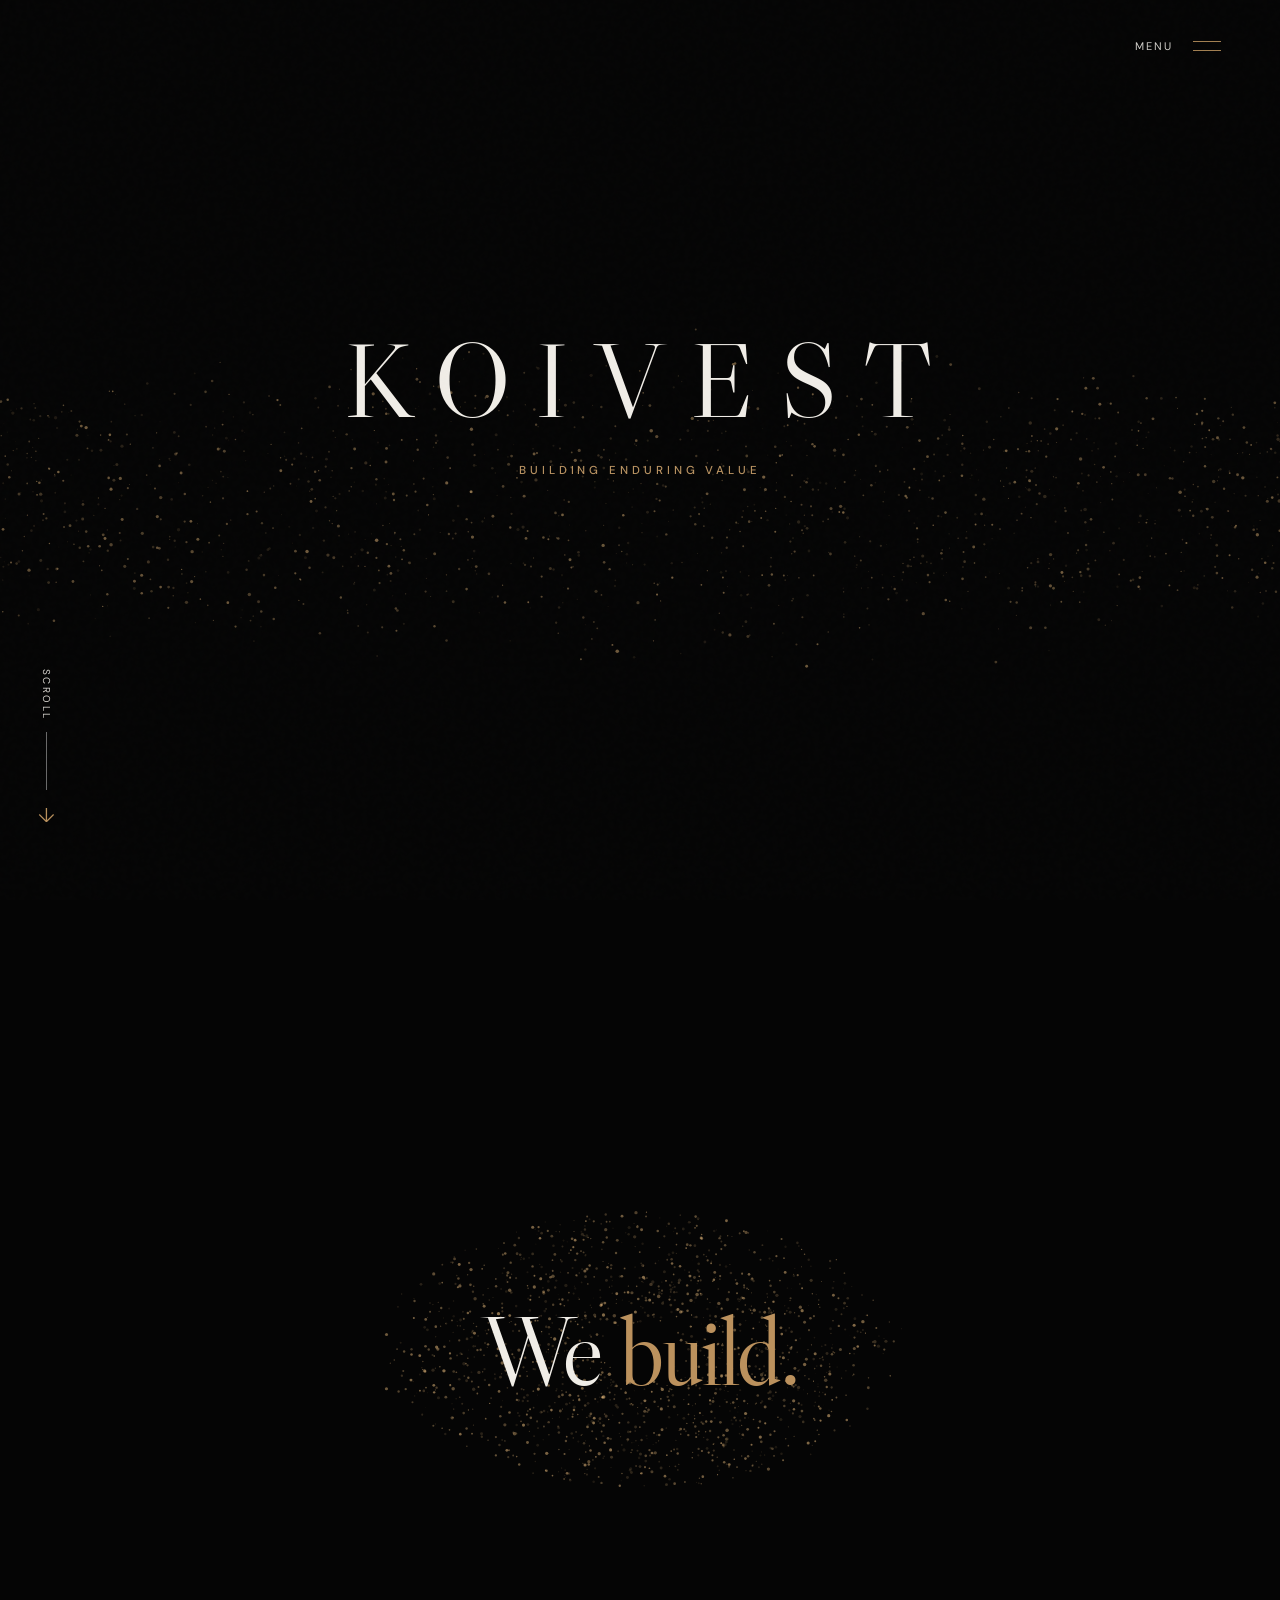
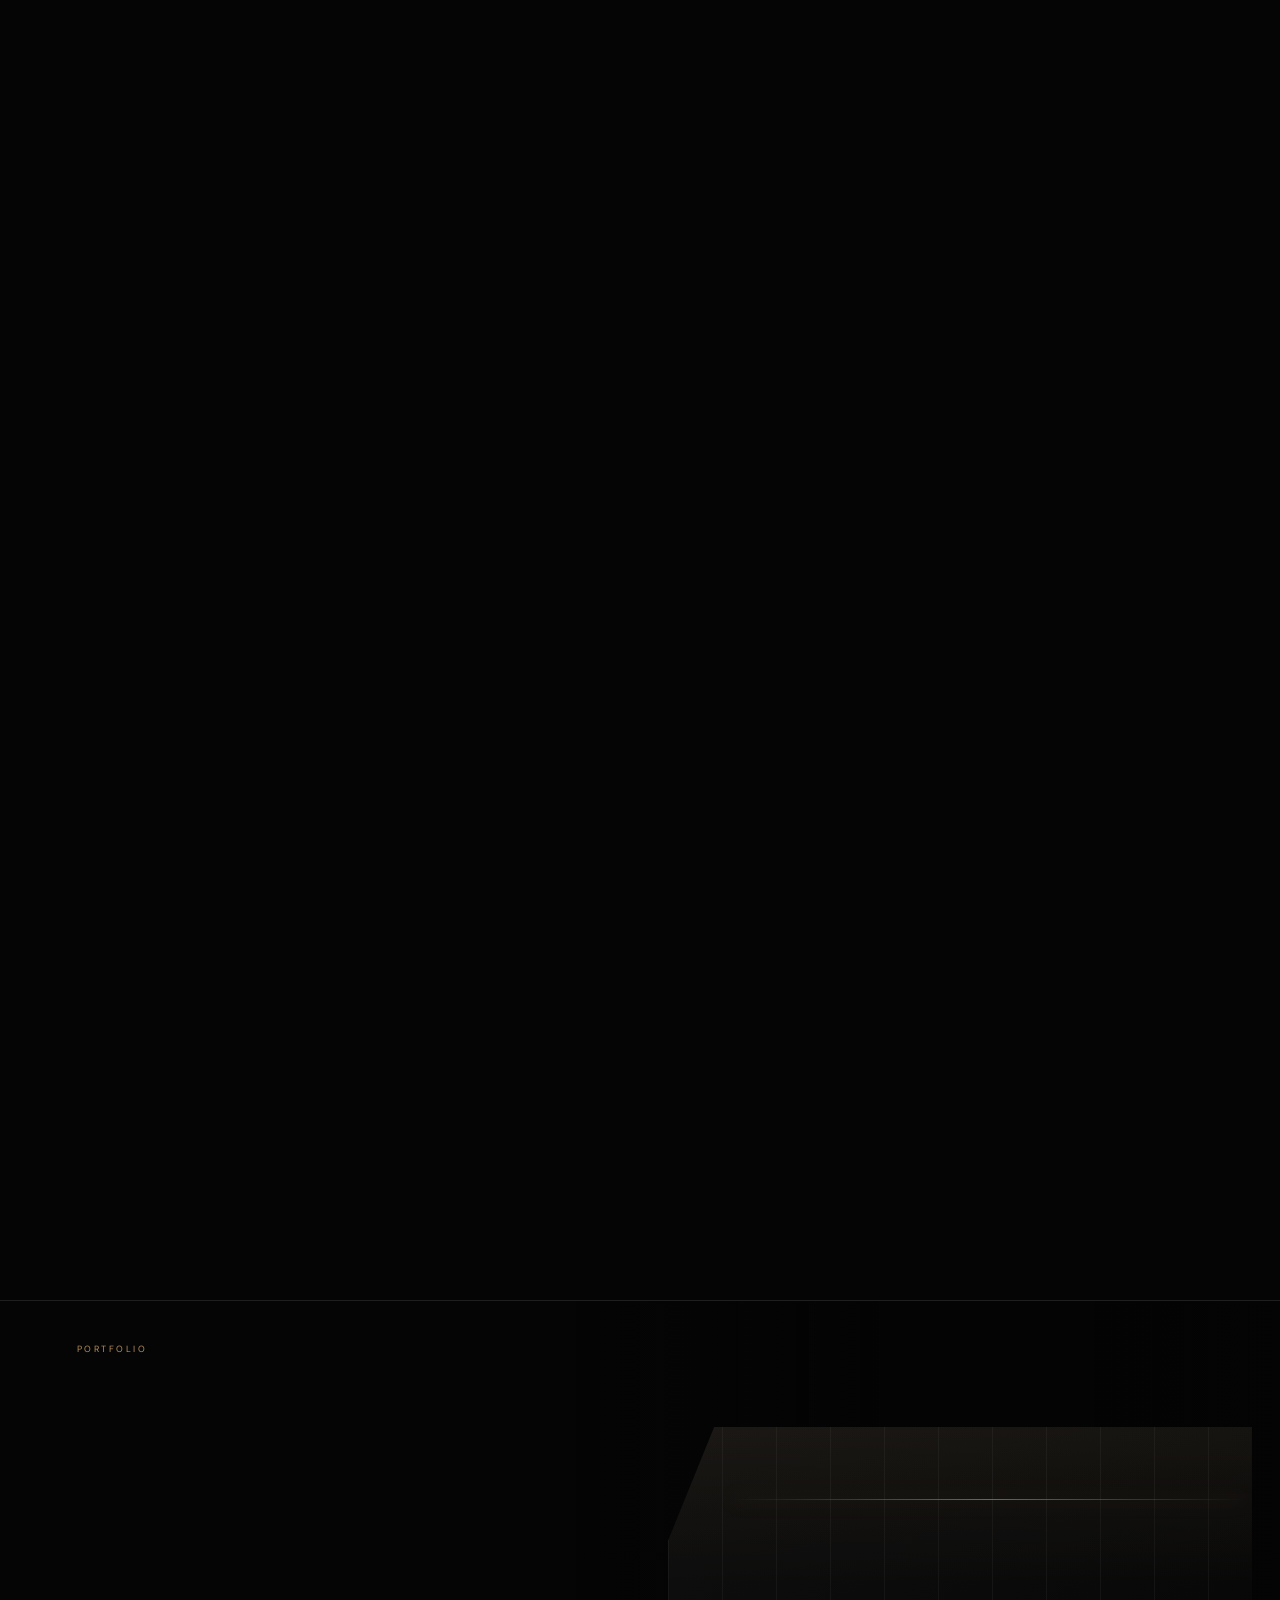
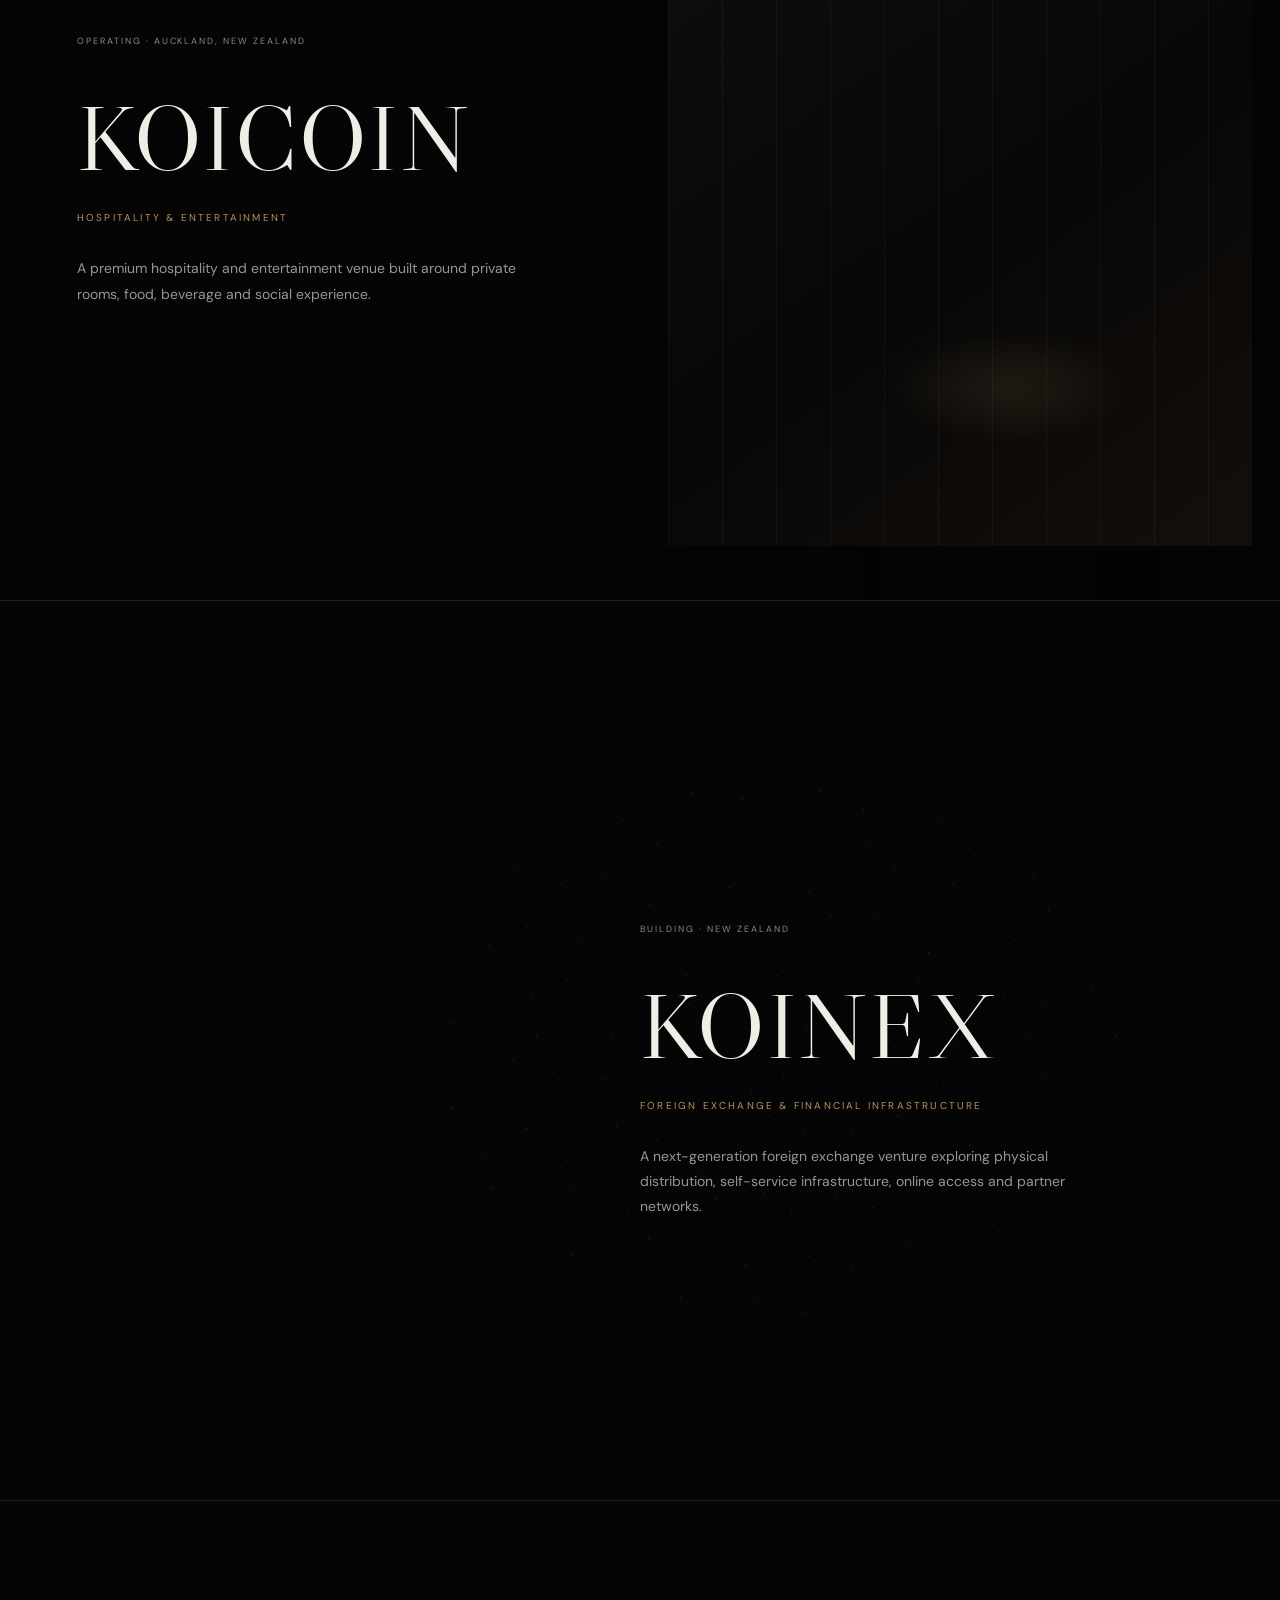
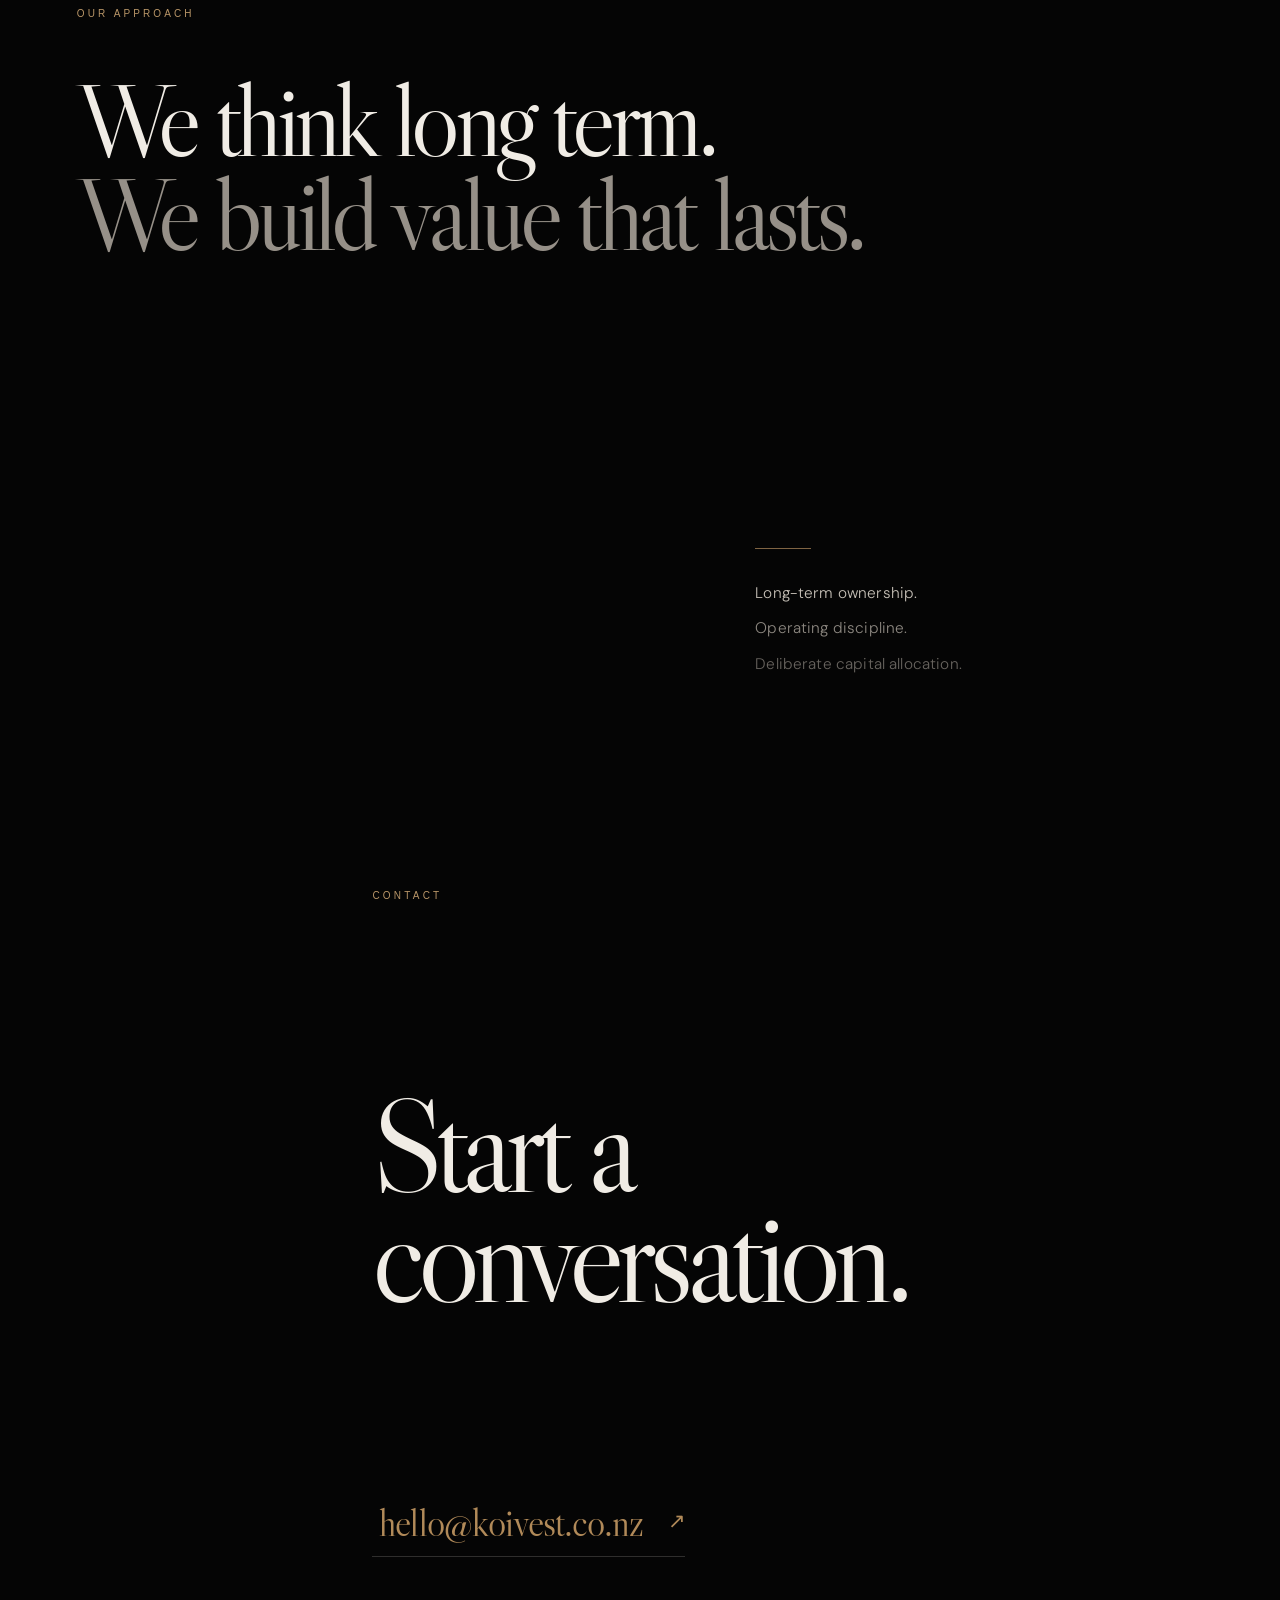
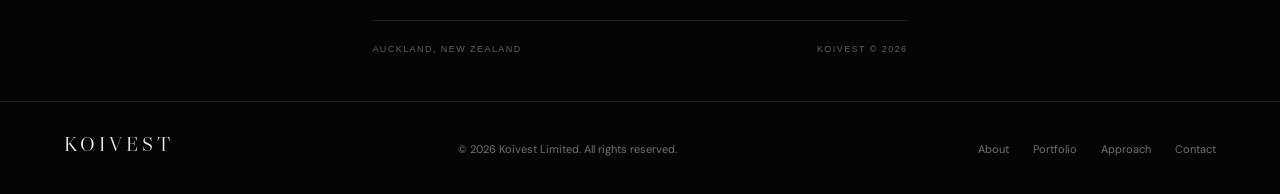
==== index.html @ 76604bec "Add files via upload" ====
<!doctype html>
<html lang="en">
<head>
  <meta charset="utf-8" />
  <meta name="viewport" content="width=device-width, initial-scale=1" />
  <meta name="theme-color" content="#050505" />
  <meta name="description" content="Koivest — an investment and operating company built for the long term." />
  <title>Koivest — Building Enduring Value</title>
  <link rel="preconnect" href="https://fonts.googleapis.com">
  <link rel="preconnect" href="https://fonts.gstatic.com" crossorigin>
  <link href="https://fonts.googleapis.com/css2?family=DM+Sans:wght@300;400;500&family=Libre+Caslon+Display&display=swap" rel="stylesheet">
  <link rel="stylesheet" href="./styles.css?v=11.0" />
</head>
<body>
  <div class="grain" aria-hidden="true"></div>

  <header class="site-header" id="siteHeader">
    <button class="menu-button" id="menuButton" aria-label="Open menu" aria-expanded="false">
      <span>MENU</span>
      <i></i><i></i>
    </button>
  </header>

  <aside class="menu-panel" id="menuPanel" aria-hidden="true">
    <nav class="quiet-menu">
      <a href="#about"><span>About</span></a>
      <a href="#portfolio"><span>Portfolio</span></a>
      <a href="#approach"><span>Approach</span></a>
      <a href="#contact"><span>Contact</span></a>
    </nav>
  </aside>

  <main>
    <section class="hero full-screen" id="hero">
      <canvas id="heroCanvas" aria-hidden="true"></canvas>
      <div class="hero-center">
        <h1>KOIVEST</h1>
        <p>BUILDING ENDURING VALUE</p>
      </div>
      <div class="scroll-cue">
        <span>SCROLL</span>
        <i></i>
        <b>↓</b>
      </div>
    </section>

    <section class="story-pin" id="story">
      <div class="story-sticky">
        <canvas id="storyCanvas" aria-hidden="true"></canvas>

        <div class="story-copy">
          <div class="story-state is-active" data-step="build">
            <h2>We <em>build.</em></h2>
          </div>
          <div class="story-state" data-step="operate">
            <h2>We <em>operate.</em></h2>
          </div>
          <div class="story-state" data-step="allocate">
            <h2>We <em>allocate.</em></h2>
          </div>
          <div class="story-state final-state" data-step="about" id="about">
            <p class="eyebrow">ABOUT KOIVEST</p>
            <h2>An investment &amp; operating company<br><em>built for the long term.</em></h2>
          </div>
        </div>
      </section>

    <section class="portfolio" id="portfolio">
      <div class="section-label inside">PORTFOLIO</div>

      <article class="venture venture-koicoin">
        <div class="venture-media koicoin-visual" aria-hidden="true">
          <div class="room-line"></div>
          <div class="room-glow"></div>
        </div>
        <div class="venture-copy">
          <div class="venture-meta">OPERATING · AUCKLAND, NEW ZEALAND</div>
          <h2>KOICOIN</h2>
          <p class="venture-sector">Hospitality &amp; Entertainment</p>
          <p>A premium hospitality and entertainment venue built around private rooms, food, beverage and social experience.</p>
        </div>
      </article>

      <article class="venture venture-koinex">
        <canvas id="networkCanvas" aria-hidden="true"></canvas>
        <div class="venture-copy">
          <div class="venture-meta">BUILDING · NEW ZEALAND</div>
          <h2>KOINEX</h2>
          <p class="venture-sector">Foreign Exchange &amp; Financial Infrastructure</p>
          <p>A next-generation foreign exchange venture exploring physical distribution, self-service infrastructure, online access and partner networks.</p>
        </div>
      </article>
    </section>

    <section class="kv-approach section-space" id="approach">
      <div class="kv-approach-inner">
        <p class="kv-kicker">OUR APPROACH</p>
        <h2>We think long term.<br><span>We build value that lasts.</span></h2>
        <div class="kv-approach-stack">
          <p>Long-term ownership.</p>
          <p>Operating discipline.</p>
          <p>Deliberate capital allocation.</p>
        </div>
      </div>
    </section>

    <section class="kv-contact section-space" id="contact">
      <div class="kv-contact-inner">
        <p class="kv-kicker">CONTACT</p>
        <h2>Start a<br>conversation.</h2>
        <a class="kv-email" href="mailto:hello@koivest.co.nz">
          <span>hello@koivest.co.nz</span><span class="kv-email-arrow">↗</span>
        </a>
        <div class="kv-contact-meta">
          <p>Auckland, New Zealand</p>
          <p>KOIVEST © 2026</p>
        </div>
      </div>
    </section>
  </main>

  <footer>
    <div class="footer-wordmark">KOIVEST</div>
    <p>© <span id="year"></span> Koivest Limited. All rights reserved.</p>
    <nav>
      <a href="#about">About</a>
      <a href="#portfolio">Portfolio</a>
      <a href="#approach">Approach</a>
      <a href="#contact">Contact</a>
    </nav>
  </footer>

  <script src="./script.js?v=14.0"></script>
</body>
</html>
---- styles.css ----
:root{
  --bg:#050505;
  --bg-soft:#090909;
  --ink:#f1eee8;
  --muted:#9d9a93;
  --line:rgba(241,238,232,.13);
  --gold:#c5a06b;
  --gold-soft:#917047;
  --max:1440px;
}
*{box-sizing:border-box}
html{scroll-behavior:smooth;background:var(--bg)}
body{margin:0;background:var(--bg);color:var(--ink);font-family:"DM Sans",sans-serif;overflow-x:hidden}
a{color:inherit;text-decoration:none}
button{font:inherit}
canvas{display:block}
.grain{position:fixed;inset:0;z-index:100;pointer-events:none;opacity:.028;background-image:url("data:image/svg+xml,%3Csvg viewBox='0 0 180 180' xmlns='http://www.w3.org/2000/svg'%3E%3Cfilter id='n'%3E%3CfeTurbulence type='fractalNoise' baseFrequency='.85' numOctaves='4' stitchTiles='stitch'/%3E%3C/filter%3E%3Crect width='100%25' height='100%25' filter='url(%23n)' opacity='.55'/%3E%3C/svg%3E")}
.site-header{position:fixed;top:0;left:0;right:0;height:92px;z-index:90;display:flex;justify-content:flex-end;align-items:center;padding:0 4vw;mix-blend-mode:normal}
.menu-button{display:grid;grid-template-columns:auto 30px;grid-template-rows:1fr 1fr;background:none;color:var(--ink);border:0;gap:4px 20px;align-items:center;cursor:pointer;letter-spacing:.18em;font-size:11px}
.menu-button span{grid-row:1/3}
.menu-button i{display:block;height:1px;background:var(--gold);width:28px;transition:.25s}
.menu-button[aria-expanded="true"] i:first-of-type{transform:translateY(3px) rotate(45deg)}
.menu-button[aria-expanded="true"] i:last-of-type{transform:translateY(-2px) rotate(-45deg)}
.menu-panel{position:fixed;inset:0;z-index:80;background:rgba(5,5,5,.96);display:grid;place-items:center;opacity:0;visibility:hidden;transition:.35s}
.menu-panel.open{opacity:1;visibility:visible}
.menu-panel nav{display:flex;flex-direction:column;gap:20px;text-align:center}
.menu-panel a{font-family:"Libre Caslon Display",serif;font-size:clamp(42px,7vw,90px);line-height:.95}
.full-screen{height:100svh;min-height:680px;position:relative}
.hero{overflow:hidden;background:#040404}
#heroCanvas,#storyCanvas,#networkCanvas{position:absolute;inset:0;width:100%;height:100%}
.hero-center{position:absolute;inset:0;display:flex;flex-direction:column;justify-content:center;align-items:center;transform:translateY(-6vh);text-align:center}
.hero-center h1{font-family:"Libre Caslon Display",serif;font-size:clamp(62px,9vw,132px);font-weight:400;letter-spacing:.22em;margin:0 0 18px;padding-left:.22em}
.hero-center p{margin:0;font-size:clamp(10px,1.05vw,16px);letter-spacing:.32em;color:var(--gold);font-weight:500}
.scroll-cue{position:absolute;left:3vw;bottom:8vh;display:flex;flex-direction:column;align-items:center;gap:12px;color:#d8d5cf}
.scroll-cue span{writing-mode:vertical-rl;font-size:10px;letter-spacing:.24em}
.scroll-cue i{height:58px;width:1px;background:rgba(255,255,255,.4)}
.scroll-cue b{font-size:20px;color:var(--gold);font-weight:300}
.story-pin{height:400vh;position:relative;background:#050505}
.story-sticky{position:sticky;top:0;height:100svh;min-height:680px;overflow:hidden}
.story-copy{position:absolute;inset:0;display:grid;place-items:center;text-align:center;padding:7vw}
.story-state{position:absolute;max-width:1100px;opacity:0;transform:translateY(30px) scale(.985);transition:opacity .7s ease,transform .8s cubic-bezier(.2,.8,.2,1);pointer-events:none}
.story-state.is-active{opacity:1;transform:none}
.story-state h2{font-family:"Libre Caslon Display",serif;font-size:clamp(58px,8.5vw,132px);font-weight:400;line-height:.98;margin:0;letter-spacing:-.035em}
.story-state h2 em{font-style:normal;color:var(--gold)}
.story-state.final-state{text-align:left;width:min(1180px,82vw)}
.final-state .eyebrow{font-size:11px;letter-spacing:.24em;color:var(--gold);margin-bottom:24px}
.final-state h2{font-size:clamp(48px,6.7vw,100px);line-height:1.02}
.story-body{font-size:clamp(15px,1.3vw,20px);line-height:1.75;color:#b9b6af;max-width:680px;margin:36px 0 0}
.story-progress{position:absolute;right:4vw;top:50%;transform:translateY(-50%);display:flex;flex-direction:column;gap:16px}
.story-progress span{width:5px;height:5px;border-radius:50%;background:#454545;transition:.35s}
.story-progress span.active{background:var(--gold);box-shadow:0 0 0 6px rgba(197,160,107,.08)}
.section-space{padding:150px max(5vw,24px)}
.section-label{font-size:10px;letter-spacing:.24em;color:var(--gold);margin-bottom:62px}
.about{border-top:1px solid var(--line)}
.about-grid{display:grid;grid-template-columns:1.05fr .95fr;gap:12vw;align-items:start;max-width:var(--max);margin:auto}
.about h2,.approach h2,.contact h2{font-family:"Libre Caslon Display",serif;font-size:clamp(48px,6vw,88px);line-height:1.02;font-weight:400;letter-spacing:-.035em;margin:0}
.body-copy{font-size:clamp(16px,1.35vw,20px);line-height:1.85;color:#b6b2aa;padding-top:14px}
.body-copy p{margin:0 0 28px}
.portfolio{border-top:1px solid var(--line);position:relative}
.section-label.inside{position:absolute;z-index:2;top:38px;left:5vw;margin:0}
.venture{min-height:88svh;position:relative;display:flex;align-items:center;border-bottom:1px solid var(--line);overflow:hidden;padding:120px 5vw 80px}
.venture-copy{position:relative;z-index:3;width:min(560px,42vw)}
.venture-meta{font-size:10px;letter-spacing:.2em;color:#aaa59c;margin-bottom:30px}
.venture h2{font-family:"Libre Caslon Display",serif;font-size:clamp(58px,8vw,116px);font-weight:400;letter-spacing:.03em;margin:0 0 12px}
.venture-sector{font-size:13px;text-transform:uppercase;letter-spacing:.16em;color:var(--gold);margin:0 0 30px}
.venture-copy>p:last-child{font-size:16px;line-height:1.75;color:#aaa69e;max-width:520px}
.venture-media{position:absolute;inset:0 0 0 45%;background:
radial-gradient(circle at 65% 55%,rgba(197,160,107,.13),transparent 20%),
linear-gradient(90deg,#050505 0%,rgba(5,5,5,.85) 16%,rgba(5,5,5,.12) 48%,rgba(5,5,5,.35) 100%)}
.koicoin-visual:before{content:"";position:absolute;inset:14% 4% 6% 13%;background:
linear-gradient(180deg,rgba(197,160,107,.08),transparent 22%),
repeating-linear-gradient(90deg,rgba(255,255,255,.05) 0 1px,transparent 1px 54px),
linear-gradient(145deg,#111 0%,#090909 56%,#17110c 100%);clip-path:polygon(8% 0,100% 0,100% 100%,0 100%,0 16%)}
.room-line{position:absolute;left:22%;right:5%;top:22%;height:1px;background:linear-gradient(90deg,transparent,var(--gold-soft),transparent);box-shadow:0 0 20px rgba(197,160,107,.45)}
.room-glow{position:absolute;width:260px;height:120px;right:20%;bottom:17%;border-radius:50%;background:radial-gradient(ellipse at center,rgba(197,160,107,.13),transparent 68%);filter:blur(4px)}
.venture-koinex{background:#050505}
#networkCanvas{opacity:.9}
.venture-koinex .venture-copy{margin-left:auto;text-align:left}
.venture-koinex .venture-copy{width:min(600px,44vw)}
.approach{border-top:1px solid var(--line)}
.approach-grid{max-width:var(--max);margin:auto;display:grid;grid-template-columns:1fr .9fr;gap:12vw}
.approach-intro h2{font-size:clamp(46px,5.6vw,82px)}
.principle-list{display:flex;flex-direction:column}
.principle{background:none;color:#77736c;border:0;border-bottom:1px solid var(--line);text-align:left;padding:19px 0;font-family:"Libre Caslon Display",serif;font-size:clamp(24px,2.4vw,38px);cursor:pointer;transition:.25s}
.principle:hover,.principle.active{color:var(--ink);padding-left:10px}
.principle.active:after{content:" ↗";color:var(--gold);font-family:"DM Sans",sans-serif;font-size:16px}
.principle-copy{color:#a9a59d;line-height:1.7;min-height:85px;margin:28px 0 0;max-width:540px}
.contact{border-top:1px solid var(--line);min-height:78svh;display:flex;flex-direction:column;justify-content:center}
.contact-line{display:flex;justify-content:space-between;border-bottom:1px solid var(--line);padding-bottom:22px;margin-bottom:74px;font-size:11px;letter-spacing:.18em}
.contact-line p{margin:0;color:#8f8b84}
.contact-line a{color:var(--gold)}
.contact h2{font-size:clamp(72px,10vw,150px)}
.contact-meta{display:flex;justify-content:space-between;gap:30px;margin-top:70px;color:#89857e;font-size:12px}
footer{border-top:1px solid var(--line);padding:40px 5vw 54px;display:grid;grid-template-columns:1fr 1fr 1fr;align-items:end;gap:30px;color:#76726b;font-size:11px}
.footer-wordmark{font-family:"Libre Caslon Display",serif;color:var(--ink);font-size:24px;letter-spacing:.2em}
footer p{margin:0}
footer nav{display:flex;justify-content:flex-end;gap:24px}
@media (max-width: 820px){
  .site-header{height:72px}
  .hero-center{transform:translateY(-2vh)}
  .hero-center h1{font-size:clamp(46px,14vw,78px);letter-spacing:.16em;padding-left:.16em}
  .scroll-cue{left:18px;bottom:30px}
  .story-state.final-state{width:86vw}
  .story-progress{right:20px}
  .about-grid,.approach-grid{grid-template-columns:1fr;gap:52px}
  .section-space{padding:100px 22px}
  .venture{min-height:78svh;padding:120px 24px 65px;align-items:flex-end}
  .venture-copy,.venture-koinex .venture-copy{width:100%;margin:0}
  .venture-media{inset:0 0 34% 0;opacity:.75}
  .venture-koinex #networkCanvas{opacity:.65}
  .venture-koinex .venture-copy{margin-top:auto}
  .contact-line,.contact-meta{flex-direction:column}
  .contact h2{font-size:clamp(58px,17vw,92px)}
  footer{grid-template-columns:1fr;gap:18px}
  footer nav{justify-content:flex-start;flex-wrap:wrap}
}
@media (prefers-reduced-motion: reduce){
  html{scroll-behavior:auto}
  .story-state{transition:none}
}


/* ===== V2 EDITORIAL REFINEMENT ===== */
:root{--ink:#f0ede7;--muted:#969189;--gold:#b9915d;--line:rgba(240,237,231,.115)}
.hero-center h1{font-size:clamp(58px,8.2vw,122px);letter-spacing:.245em;font-weight:400}
.hero-center p{font-size:clamp(9px,.9vw,13px);letter-spacing:.34em;color:#b89261}
.menu-button{opacity:.88}
.story-state h2{font-size:clamp(56px,7.7vw,116px);letter-spacing:-.045em}
.story-state h2 em{color:#bb915d}
.story-state.final-state{width:min(1120px,78vw);left:10vw;transform:translateY(30px) scale(.985)}
.story-state.final-state.is-active{transform:none}
.final-state .eyebrow{font-size:9px;letter-spacing:.28em;margin-bottom:30px;color:#b9915d}
.final-state h2{font-size:clamp(48px,6.2vw,88px);max-width:1040px;line-height:1.04}
.story-body{max-width:610px;font-size:clamp(14px,1.08vw,17px);line-height:1.72;margin-top:38px;color:#aaa59d}
.section-label.inside{top:42px;font-size:9px;letter-spacing:.28em}
.venture{min-height:92svh;padding-top:135px}
.venture-copy{width:min(535px,39vw)}
.venture-meta{font-size:9px;letter-spacing:.22em;margin-bottom:34px;color:#8e8981}
.venture h2{font-size:clamp(58px,7.2vw,104px);letter-spacing:.025em;margin-bottom:16px}
.venture-sector{font-size:10px;letter-spacing:.22em;margin-bottom:32px;color:#b9915d}
.venture-copy>p:last-child{max-width:470px;font-size:14px;line-height:1.8;color:#99958e}
.approach-grid{gap:10vw}
.approach-intro h2{font-size:clamp(44px,5vw,72px);line-height:1.06}
.principle{font-size:clamp(23px,2.05vw,32px);padding:21px 0}
.principle-copy{font-size:14px;max-width:500px;color:#98948d}

/* Contact becomes a typographic closing scene rather than another corporate content block. */
.contact{min-height:100svh;padding-top:110px;padding-bottom:46px;justify-content:flex-start}
.contact-kicker{font-size:9px;letter-spacing:.28em;color:#b9915d;margin-bottom:12vh}
.contact-display{display:flex;flex-direction:column;align-items:flex-start;font-family:"Libre Caslon Display",serif;font-size:clamp(78px,11vw,168px);font-weight:400;line-height:.78;letter-spacing:-.055em;width:100%}
.contact-display span:nth-child(2){margin-left:12vw}
.contact-display span:nth-child(3){margin-left:28vw}
.contact-display .accent{color:#b9915d}
.contact-bottom{margin-top:auto;padding-top:12vh;display:grid;grid-template-columns:minmax(280px,520px) auto;justify-content:space-between;align-items:end;gap:70px;border-bottom:1px solid var(--line);padding-bottom:28px}
.contact-bottom p{margin:0;color:#8f8b84;font-size:13px;line-height:1.75;max-width:500px}
.contact-cta{display:flex;align-items:center;gap:44px;color:var(--ink);font-size:12px;letter-spacing:.16em;text-transform:uppercase;white-space:nowrap}
.contact-cta b{font-size:22px;font-weight:300;color:#b9915d;transition:transform .25s ease}
.contact-cta:hover b{transform:translate(4px,-4px)}
.contact-meta{margin-top:24px;font-size:10px;letter-spacing:.08em;color:#716d66}
footer{padding-top:30px;padding-bottom:38px}
.footer-wordmark{font-size:20px}
@media (min-width:1100px){.section-space{padding-left:6vw;padding-right:6vw}.section-label.inside{left:6vw}.venture{padding-left:6vw;padding-right:6vw}}
@media (max-width:820px){
  .story-state.final-state{left:auto;width:86vw}
  .contact{padding-top:90px}
  .contact-kicker{margin-bottom:10vh}
  .contact-display{font-size:clamp(62px,19vw,100px);line-height:.86}
  .contact-display span:nth-child(2){margin-left:5vw}
  .contact-display span:nth-child(3){margin-left:14vw}
  .contact-bottom{grid-template-columns:1fr;gap:38px;padding-top:10vh}
  .contact-cta{justify-content:space-between;width:100%}
}


/* ===== V4 — QUIET LUXURY / MASTER DIRECTION ===== */
:root{
  --v4-white:#eeeae3;
  --v4-muted:#77736d;
  --v4-gold:#b18a59;
  --v4-line:rgba(238,234,227,.105);
}

/* Navigation: restrained, architectural, never louder than the hero */
.menu-panel{
  background:rgba(3,3,3,.985);
}
.quiet-menu{
  width:min(920px,78vw);
  height:100svh;
  margin:0 auto;
  display:flex;
  flex-direction:column;
  justify-content:center;
}
.quiet-menu a{
  display:grid;
  grid-template-columns:1fr auto;
  align-items:baseline;
  padding:22px 0;
  border-bottom:1px solid var(--v4-line);
  color:#a29d95;
  transition:color .25s ease,padding .25s ease;
}
.quiet-menu a:first-child{border-top:1px solid var(--v4-line)}
.quiet-menu span{
  font-family:"Libre Caslon Display",serif;
  font-size:clamp(34px,4.2vw,62px);
  font-weight:400;
  letter-spacing:-.025em;
}
.quiet-menu small{
  font-size:9px;
  letter-spacing:.2em;
  text-transform:uppercase;
  color:#55514c;
}
.quiet-menu a:hover{color:var(--v4-white);padding-left:10px}
.quiet-menu a:hover small{color:var(--v4-gold)}

/* About is a pause in the narrative, not another content page */
.story-state.final-state{
  left:9vw;
  width:min(1120px,82vw);
  text-align:left;
}
.final-state .eyebrow{
  margin-bottom:6vh;
  color:var(--v4-gold);
  font-size:9px;
  letter-spacing:.3em;
}
.final-state h2{
  max-width:1080px;
  font-size:clamp(48px,6.1vw,88px);
  line-height:1.04;
  letter-spacing:-.035em;
}
.final-state h2 em{
  color:#9d9890;
  font-style:normal;
}

/* Portfolio remains cinematic */
.venture{min-height:100svh}
.venture-copy>p:last-child{max-width:450px}
.venture-media{opacity:.88}

/* Approach: only three principles, low visual noise */
.approach{
  min-height:88svh;
  display:grid;
  grid-template-columns:1fr 1fr;
  gap:10vw;
  align-items:center;
}
.approach-head .section-label{
  margin-bottom:36px;
  color:var(--v4-gold);
}
.approach-head h2{
  font-family:"Libre Caslon Display",serif;
  font-size:clamp(46px,5.1vw,76px);
  line-height:1.04;
  font-weight:400;
  letter-spacing:-.04em;
}
.approach-lines{
  border-top:1px solid var(--v4-line);
}
.approach-lines>div{
  display:grid;
  grid-template-columns:54px 1fr;
  align-items:center;
  min-height:104px;
  border-bottom:1px solid var(--v4-line);
}
.approach-lines span{
  color:var(--v4-gold);
  font-size:9px;
  letter-spacing:.16em;
}
.approach-lines p{
  margin:0;
  color:#aaa59d;
  font-size:clamp(16px,1.35vw,20px);
  font-weight:300;
}

/* Closing: brand signature, not a poster and not a form */
.contact{
  min-height:82svh;
  display:flex;
  flex-direction:column;
  justify-content:center;
  padding-top:10vh;
  padding-bottom:7vh;
}
.closing-signature{
  display:flex;
  flex-wrap:wrap;
  align-items:baseline;
  gap:.18em;
  font-family:"Libre Caslon Display",serif;
  font-size:clamp(60px,8.5vw,126px);
  line-height:.96;
  letter-spacing:-.055em;
  color:var(--v4-white);
}
.closing-signature span:nth-child(2){color:#aaa59d}
.closing-signature span:nth-child(3){color:var(--v4-gold)}
.closing-line{
  margin-top:12vh;
  padding-top:25px;
  border-top:1px solid var(--v4-line);
  display:flex;
  justify-content:space-between;
  align-items:center;
  gap:40px;
}
.closing-line p{
  margin:0;
  color:#6f6b65;
  font-size:11px;
}
.closing-line a{
  color:#b6b1a9;
  font-size:10px;
  letter-spacing:.16em;
  text-transform:uppercase;
}
.closing-line i{
  color:var(--v4-gold);
  font-style:normal;
  margin-left:8px;
  display:inline-block;
  transition:transform .25s ease;
}
.closing-line a:hover i{transform:translate(4px,-4px)}

footer{
  border-top:1px solid var(--v4-line);
}

@media(max-width:820px){
  .quiet-menu{width:84vw}
  .quiet-menu span{font-size:clamp(34px,11vw,54px)}
  .story-state.final-state{left:auto;width:86vw}
  .approach{grid-template-columns:1fr;gap:65px;min-height:auto;padding-top:110px;padding-bottom:110px}
  .closing-signature{font-size:clamp(58px,17vw,90px);display:block}
  .closing-signature span{display:block}
  .closing-line{align-items:flex-start;flex-direction:column}
}


/* ===== V5 refinement: remove presentation/report artifacts ===== */

/* Menu: small, centered, quiet. One label per row. */
.quiet-menu{
  width:min(560px,72vw);
  height:100svh;
  margin:0 auto;
  justify-content:center;
}
.quiet-menu a{
  display:block;
  padding:13px 0 15px;
  border-bottom:1px solid rgba(238,234,227,.08);
  color:#8d8982;
}
.quiet-menu a:first-child{border-top:1px solid rgba(238,234,227,.08)}
.quiet-menu span{
  display:block;
  font-family:"Libre Caslon Display",serif;
  font-size:clamp(30px,3.2vw,46px);
  line-height:1;
  letter-spacing:-.025em;
}
.quiet-menu a:hover{
  color:#eeeae3;
  padding-left:7px;
}
.quiet-menu small{display:none!important}

/* Approach: no numbers, no spreadsheet/list feeling. */
.approach{
  min-height:86svh;
  display:block;
  padding-top:15vh;
  padding-bottom:14vh;
}
.approach>.section-label{
  margin-bottom:7vh;
  color:#b18a59;
}
.approach-title{
  max-width:1050px;
  margin:0;
  font-family:"Libre Caslon Display",serif;
  font-size:clamp(48px,6.1vw,88px);
  line-height:1.01;
  font-weight:400;
  letter-spacing:-.045em;
}
.approach-title span{color:#96918a}
.approach-principles{
  margin-top:12vh;
  width:min(850px,72vw);
  display:flex;
  gap:36px;
  padding-top:22px;
  border-top:1px solid rgba(238,234,227,.10);
}
.approach-principles p{
  flex:1;
  margin:0;
  color:#77736d;
  font-size:10px;
  letter-spacing:.10em;
  text-transform:uppercase;
  white-space:nowrap;
}

/* Contact: unmistakably a contact section. */
.contact{
  min-height:76svh;
  display:flex;
  flex-direction:column;
  justify-content:center;
  align-items:flex-start;
  padding-top:12vh;
  padding-bottom:10vh;
}
.contact>.section-label{
  color:#b18a59;
  margin-bottom:7vh;
}
.contact-main h2{
  margin:0 0 28px;
  font-family:"Libre Caslon Display",serif;
  font-size:clamp(54px,7vw,104px);
  line-height:.96;
  font-weight:400;
  letter-spacing:-.045em;
}
.contact-email{
  display:inline-block;
  color:#99948d;
  font-size:clamp(16px,1.5vw,21px);
  border-bottom:1px solid rgba(238,234,227,.16);
  padding-bottom:7px;
  transition:color .25s ease,border-color .25s ease;
}
.contact-email span{
  display:inline-block;
  margin-left:7px;
  color:#b18a59;
  transition:transform .25s ease;
}
.contact-email:hover{
  color:#eeeae3;
  border-color:#b18a59;
}
.contact-email:hover span{transform:translate(4px,-4px)}
.contact-location{
  margin-top:12vh;
  color:#5e5a55;
  font-size:10px;
  letter-spacing:.12em;
  text-transform:uppercase;
}

/* Hide any stale V4 elements if old markup survives browser cache. */
.closing-signature,.closing-line,.approach-lines,.approach-head{display:none!important}

@media(max-width:820px){
  .quiet-menu{width:76vw}
  .quiet-menu span{font-size:clamp(30px,10vw,44px)}
  .approach{padding-top:120px;padding-bottom:110px}
  .approach-principles{
    width:100%;
    flex-direction:column;
    gap:15px;
    margin-top:80px;
  }
  .approach-principles p{white-space:normal}
  .contact{min-height:70svh}
}


/* ===== V6 — COMPACT TOP-RIGHT MENU ===== */

/* The overlay no longer behaves like a full-screen visual page. */
.menu-panel{
  position:fixed !important;
  inset:auto 34px auto auto !important;
  top:72px !important;
  width:190px !important;
  height:auto !important;
  min-height:0 !important;
  background:rgba(7,7,7,.94) !important;
  border:1px solid rgba(238,234,227,.09);
  padding:11px 17px 13px !important;
  z-index:90;
  opacity:0;
  visibility:hidden;
  transform:translateY(-7px);
  transition:opacity .22s ease,transform .22s ease,visibility .22s ease;
  backdrop-filter:blur(16px);
  -webkit-backdrop-filter:blur(16px);
}

/* Support the existing JS/open-state conventions. */
.menu-panel.open,
.menu-panel.is-open,
.menu-panel.active,
body.menu-open .menu-panel{
  opacity:1;
  visibility:visible;
  transform:translateY(0);
}

.quiet-menu{
  width:100% !important;
  height:auto !important;
  min-height:0 !important;
  margin:0 !important;
  display:block !important;
}

.quiet-menu a,
.quiet-menu a:first-child{
  display:block !important;
  padding:8px 0 !important;
  border:0 !important;
  color:#a9a49c !important;
  line-height:1 !important;
  transition:color .18s ease,transform .18s ease !important;
}

.quiet-menu a + a{
  border-top:1px solid rgba(238,234,227,.055) !important;
}

.quiet-menu span{
  display:block !important;
  font-family:"Libre Caslon Display", Georgia, serif !important;
  font-size:19px !important;
  line-height:1.12 !important;
  font-weight:400 !important;
  letter-spacing:-.012em !important;
}

.quiet-menu a:hover{
  color:#d0aa77 !important;
  padding-left:0 !important;
  transform:translateX(3px);
}

.quiet-menu small{display:none !important}

/* Keep MENU itself understated. */
.menu-toggle{
  letter-spacing:.18em !important;
  font-size:9px !important;
}

/* When compact menu is open, don't dim or lock the whole site visually. */
body.menu-open::before{display:none !important}

@media(max-width:820px){
  .menu-panel{
    right:20px !important;
    top:62px !important;
    width:170px !important;
    padding:10px 15px 12px !important;
  }
  .quiet-menu span{font-size:18px !important}
}


/* ===== V7 CLEAN SECTIONS — unique selectors, no legacy collisions ===== */
.kv-kicker{
  margin:0 0 54px !important;
  color:#b18a59 !important;
  font-family:Arial,Helvetica,sans-serif !important;
  font-size:9px !important;
  line-height:1 !important;
  letter-spacing:.28em !important;
  text-transform:uppercase !important;
}

/* Approach */
.kv-approach{
  display:block !important;
  min-height:88svh !important;
  padding:15vh 6vw 13vh !important;
  visibility:visible !important;
  opacity:1 !important;
}
.kv-approach-inner{
  display:block !important;
  width:100% !important;
  max-width:1280px !important;
  margin:0 auto !important;
}
.kv-approach h2{
  display:block !important;
  max-width:1020px !important;
  margin:0 !important;
  color:#eeeae3 !important;
  font-family:"Libre Caslon Display",Georgia,serif !important;
  font-size:clamp(48px,6vw,86px) !important;
  line-height:1.02 !important;
  font-weight:400 !important;
  letter-spacing:-.045em !important;
}
.kv-approach h2 span{color:#8d8982 !important}
.kv-principles{
  display:flex !important;
  gap:36px !important;
  width:min(900px,78vw) !important;
  margin-top:12vh !important;
  padding-top:20px !important;
  border-top:1px solid rgba(238,234,227,.10) !important;
}
.kv-principles p{
  flex:1 !important;
  margin:0 !important;
  color:#716d67 !important;
  font-family:Arial,Helvetica,sans-serif !important;
  font-size:9px !important;
  letter-spacing:.12em !important;
  text-transform:uppercase !important;
}

/* Contact */
.kv-contact{
  display:flex !important;
  min-height:78svh !important;
  padding:14vh 6vw 10vh !important;
  align-items:center !important;
  visibility:visible !important;
  opacity:1 !important;
}
.kv-contact-inner{
  display:block !important;
  width:100% !important;
  max-width:1280px !important;
  margin:0 auto !important;
  visibility:visible !important;
  opacity:1 !important;
}
.kv-contact h2{
  display:block !important;
  margin:0 0 30px !important;
  color:#eeeae3 !important;
  font-family:"Libre Caslon Display",Georgia,serif !important;
  font-size:clamp(56px,7vw,102px) !important;
  line-height:.98 !important;
  font-weight:400 !important;
  letter-spacing:-.045em !important;
}
.kv-email{
  display:inline-block !important;
  color:#a09b94 !important;
  font-family:Arial,Helvetica,sans-serif !important;
  font-size:clamp(15px,1.4vw,20px) !important;
  line-height:1.3 !important;
  text-decoration:none !important;
  padding-bottom:7px !important;
  border-bottom:1px solid rgba(238,234,227,.15) !important;
}
.kv-email span{
  display:inline-block !important;
  margin-left:7px !important;
  color:#b18a59 !important;
  transition:transform .2s ease !important;
}
.kv-email:hover{color:#eeeae3 !important;border-color:#b18a59 !important}
.kv-email:hover span{transform:translate(4px,-4px) !important}
.kv-location{
  display:block !important;
  margin:12vh 0 0 !important;
  color:#55514c !important;
  font-family:Arial,Helvetica,sans-serif !important;
  font-size:9px !important;
  letter-spacing:.16em !important;
  text-transform:uppercase !important;
}

/* Do not allow legacy contact/approach rules to hide new sections */
.kv-contact,.kv-contact *,.kv-approach,.kv-approach *{
  box-sizing:border-box;
}

@media(max-width:820px){
  .kv-approach,.kv-contact{padding-left:7vw !important;padding-right:7vw !important}
  .kv-principles{
    width:100% !important;
    flex-direction:column !important;
    gap:14px !important;
    margin-top:70px !important;
  }
  .kv-contact{min-height:72svh !important}
  .kv-location{margin-top:80px !important}
}


/* ===== V8 — EDITORIAL SCALE FOR APPROACH + CONTACT ===== */

/* APPROACH */
.kv-approach{
  min-height:100svh !important;
  padding:0 7vw !important;
  display:flex !important;
  align-items:center !important;
}
.kv-approach-inner{
  max-width:1320px !important;
  margin:0 auto !important;
}
.kv-approach .kv-kicker{
  margin:0 0 5vh !important;
  color:#b99668 !important;
  font-size:10px !important;
  letter-spacing:.30em !important;
}
.kv-approach h2{
  max-width:1160px !important;
  font-family:"Libre Caslon Display",Georgia,serif !important;
  font-size:clamp(64px,7.15vw,112px) !important;
  line-height:.94 !important;
  font-weight:400 !important;
  letter-spacing:-.052em !important;
  color:#f0ece5 !important;
}
.kv-approach h2 span{
  color:#9b958c !important;
}
.kv-principles{
  width:100% !important;
  max-width:1160px !important;
  margin-top:10vh !important;
  padding-top:0 !important;
  border-top:1px solid rgba(238,234,227,.12) !important;
  display:grid !important;
  grid-template-columns:repeat(3,1fr) !important;
  gap:0 !important;
}
.kv-principles p{
  min-height:92px !important;
  display:flex !important;
  align-items:center !important;
  margin:0 !important;
  padding:0 34px 0 0 !important;
  border-right:1px solid rgba(238,234,227,.08) !important;
  color:#8e8981 !important;
  font-family:Arial,Helvetica,sans-serif !important;
  font-size:11px !important;
  line-height:1.45 !important;
  letter-spacing:.08em !important;
  text-transform:uppercase !important;
}
.kv-principles p:nth-child(2){padding-left:34px !important}
.kv-principles p:nth-child(3){
  padding-left:34px !important;
  border-right:0 !important;
}

/* CONTACT — spacious final scene, not a small information block */
.kv-contact{
  min-height:100svh !important;
  padding:0 7vw !important;
  display:flex !important;
  align-items:center !important;
}
.kv-contact-inner{
  position:relative !important;
  max-width:1320px !important;
  min-height:72vh !important;
  margin:0 auto !important;
  display:flex !important;
  flex-direction:column !important;
  justify-content:center !important;
}
.kv-contact .kv-kicker{
  position:absolute !important;
  top:0 !important;
  left:0 !important;
  margin:0 !important;
  color:#b99668 !important;
  font-size:10px !important;
  letter-spacing:.30em !important;
}
.kv-contact h2{
  margin:0 0 4vh !important;
  max-width:1000px !important;
  font-family:"Libre Caslon Display",Georgia,serif !important;
  font-size:clamp(72px,8.3vw,128px) !important;
  line-height:.92 !important;
  font-weight:400 !important;
  letter-spacing:-.055em !important;
  color:#f0ece5 !important;
}
.kv-email{
  font-family:"Libre Caslon Display",Georgia,serif !important;
  font-size:clamp(26px,2.7vw,42px) !important;
  line-height:1.15 !important;
  font-weight:400 !important;
  letter-spacing:-.02em !important;
  color:#969087 !important;
  padding-bottom:10px !important;
  border-bottom:1px solid rgba(238,234,227,.16) !important;
}
.kv-email:hover{color:#d2ad7d !important}
.kv-location{
  position:absolute !important;
  bottom:0 !important;
  left:0 !important;
  margin:0 !important;
  color:#5f5a54 !important;
  font-size:9px !important;
  letter-spacing:.18em !important;
}

/* subtle gold hairline to connect the closing composition */
.kv-contact-inner::after{
  content:"" !important;
  position:absolute !important;
  left:0 !important;
  right:0 !important;
  bottom:42px !important;
  height:1px !important;
  background:linear-gradient(90deg,rgba(185,150,104,.38),rgba(238,234,227,.08) 42%,transparent 88%) !important;
}

@media(max-width:820px){
  .kv-approach,.kv-contact{padding:0 7vw !important}
  .kv-approach h2{font-size:clamp(54px,15vw,78px) !important}
  .kv-principles{
    grid-template-columns:1fr !important;
    margin-top:70px !important;
  }
  .kv-principles p,
  .kv-principles p:nth-child(2),
  .kv-principles p:nth-child(3){
    min-height:58px !important;
    padding:0 !important;
    border-right:0 !important;
    border-bottom:1px solid rgba(238,234,227,.08) !important;
  }
  .kv-contact h2{font-size:clamp(60px,17vw,90px) !important}
  .kv-email{font-size:clamp(23px,6.5vw,34px) !important}
}


/* =========================================================
   V10 — CONTACT FINAL SCENE
   Deliberately overrides all earlier contact declarations.
   ========================================================= */
.kv-contact{
  min-height:100svh !important;
  padding:0 6vw !important;
  display:flex !important;
  align-items:stretch !important;
}
.kv-contact-inner{
  width:100% !important;
  max-width:none !important;
  min-height:100svh !important;
  margin:0 !important;
  padding:10vh 0 5vh !important;
  box-sizing:border-box !important;
  display:grid !important;
  grid-template-rows:auto 1fr auto auto !important;
  align-items:start !important;
  position:relative !important;
}
.kv-contact .kv-kicker{
  position:static !important;
  margin:0 !important;
  color:#b99668 !important;
  font-family:Arial,Helvetica,sans-serif !important;
  font-size:10px !important;
  line-height:1 !important;
  letter-spacing:.32em !important;
  text-transform:uppercase !important;
}
.kv-contact h2{
  align-self:center !important;
  margin:0 !important;
  max-width:1100px !important;
  font-family:"Libre Caslon Display",Georgia,serif !important;
  font-size:clamp(88px,10.2vw,160px) !important;
  line-height:.84 !important;
  font-weight:400 !important;
  letter-spacing:-.06em !important;
  color:#f0ece5 !important;
}
.kv-email{
  justify-self:start !important;
  display:inline-flex !important;
  align-items:center !important;
  gap:18px !important;
  margin:0 0 7vh !important;
  padding:0 0 12px !important;
  border-bottom:1px solid rgba(238,234,227,.18) !important;
  font-family:"Libre Caslon Display",Georgia,serif !important;
  font-size:clamp(30px,3vw,48px) !important;
  line-height:1.1 !important;
  font-weight:400 !important;
  letter-spacing:-.025em !important;
  color:#aaa39a !important;
  transition:color .35s ease,border-color .35s ease !important;
}
.kv-email-arrow{
  color:#b99668 !important;
  font-family:Arial,Helvetica,sans-serif !important;
  font-size:.55em !important;
  transform:translateY(-.15em) !important;
  transition:transform .35s ease !important;
}
.kv-email:hover{
  color:#f0ece5 !important;
  border-color:#b99668 !important;
}
.kv-email:hover .kv-email-arrow{
  transform:translate(.22em,-.37em) !important;
}
.kv-contact-meta{
  width:100% !important;
  padding-top:22px !important;
  border-top:1px solid rgba(238,234,227,.10) !important;
  display:flex !important;
  justify-content:space-between !important;
  gap:24px !important;
}
.kv-contact-meta p{
  margin:0 !important;
  color:#66615b !important;
  font-family:Arial,Helvetica,sans-serif !important;
  font-size:9px !important;
  line-height:1.4 !important;
  letter-spacing:.16em !important;
  text-transform:uppercase !important;
}
.kv-contact-inner::after{display:none !important}
.kv-location{display:none !important}

@media(max-width:820px){
  .kv-contact{padding:0 7vw !important}
  .kv-contact-inner{padding:9vh 0 4vh !important}
  .kv-contact h2{
    font-size:clamp(64px,18vw,100px) !important;
    line-height:.88 !important;
  }
  .kv-email{
    font-size:clamp(25px,7vw,36px) !important;
    margin-bottom:6vh !important;
  }
  .kv-contact-meta{
    align-items:flex-end !important;
  }
}


/* =========================================================
   V11 — APPROACH ASYMMETRIC STACK
   Keeps V10 Contact and approved compact menu untouched.
   ========================================================= */
.kv-approach{
  min-height:100svh !important;
  padding:0 6vw !important;
  display:flex !important;
  align-items:center !important;
}
.kv-approach-inner{
  position:relative !important;
  width:100% !important;
  max-width:none !important;
  min-height:76vh !important;
  margin:0 !important;
  display:block !important;
}
.kv-approach .kv-kicker{
  margin:0 0 6vh !important;
  color:#b99668 !important;
  font-family:Arial,Helvetica,sans-serif !important;
  font-size:10px !important;
  line-height:1 !important;
  letter-spacing:.31em !important;
  text-transform:uppercase !important;
}
.kv-approach h2{
  margin:0 !important;
  max-width:1120px !important;
  font-family:"Libre Caslon Display",Georgia,serif !important;
  font-size:clamp(74px,8vw,126px) !important;
  line-height:.92 !important;
  font-weight:400 !important;
  letter-spacing:-.055em !important;
  color:#f0ece5 !important;
}
.kv-approach h2 span{
  color:#969088 !important;
}
.kv-approach-stack{
  position:absolute !important;
  right:2vw !important;
  bottom:2vh !important;
  width:min(430px,33vw) !important;
  display:flex !important;
  flex-direction:column !important;
  gap:13px !important;
  align-items:flex-start !important;
}
.kv-approach-stack p{
  margin:0 !important;
  font-family:"DM Sans",Arial,Helvetica,sans-serif !important;
  font-size:clamp(14px,1.2vw,18px) !important;
  line-height:1.45 !important;
  font-weight:300 !important;
  letter-spacing:.01em !important;
  text-transform:none !important;
}
.kv-approach-stack p:nth-child(1){color:#c6c0b7 !important}
.kv-approach-stack p:nth-child(2){color:#8d8881 !important}
.kv-approach-stack p:nth-child(3){color:#67635e !important}
.kv-approach-stack::before{
  content:"" !important;
  display:block !important;
  width:56px !important;
  height:1px !important;
  background:#a98558 !important;
  margin-bottom:20px !important;
  opacity:.75 !important;
}

/* hide prior horizontal principle constructs if any remain */
.kv-principles{display:none !important}

@media(max-width:820px){
  .kv-approach{padding:0 7vw !important}
  .kv-approach-inner{min-height:78vh !important}
  .kv-approach h2{
    font-size:clamp(60px,17vw,92px) !important;
    line-height:.9 !important;
  }
  .kv-approach-stack{
    position:absolute !important;
    left:0 !important;
    right:auto !important;
    bottom:1vh !important;
    width:100% !important;
  }
  .kv-approach-stack p{
    font-size:14px !important;
  }
}
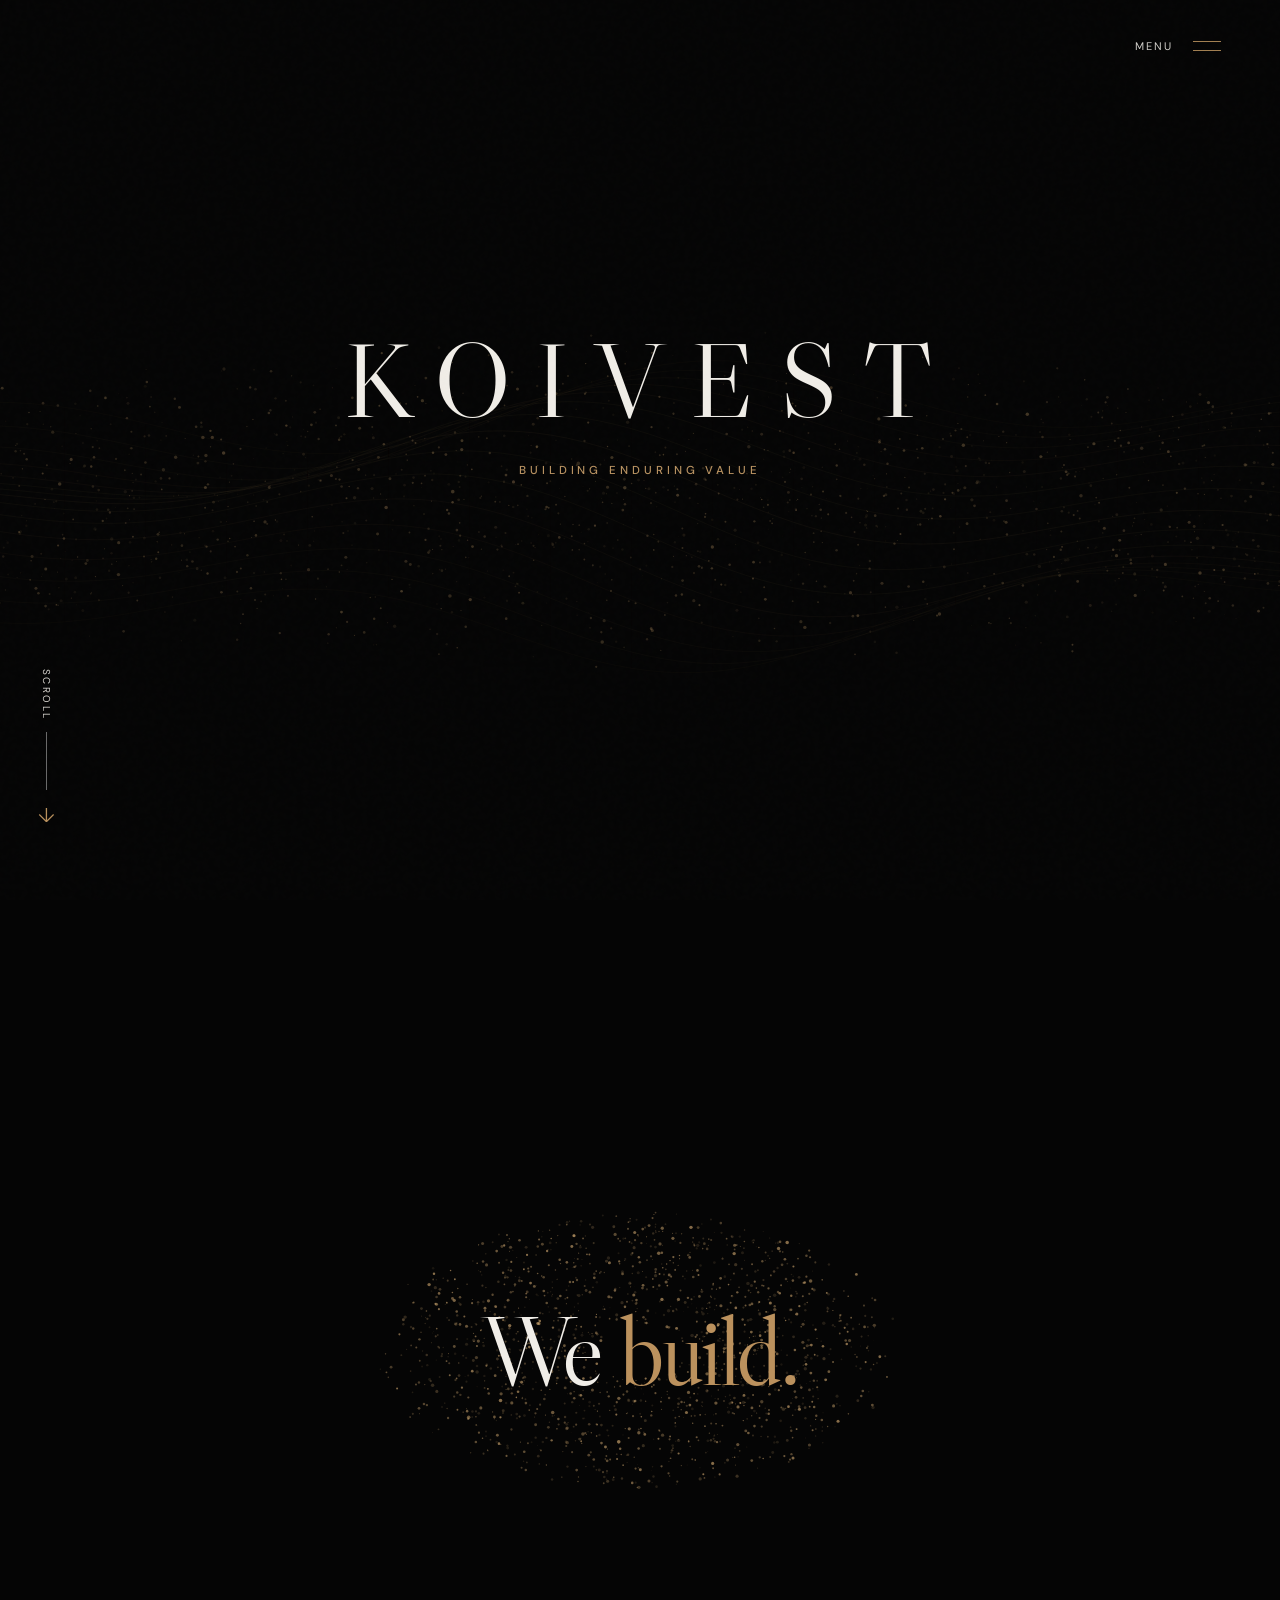
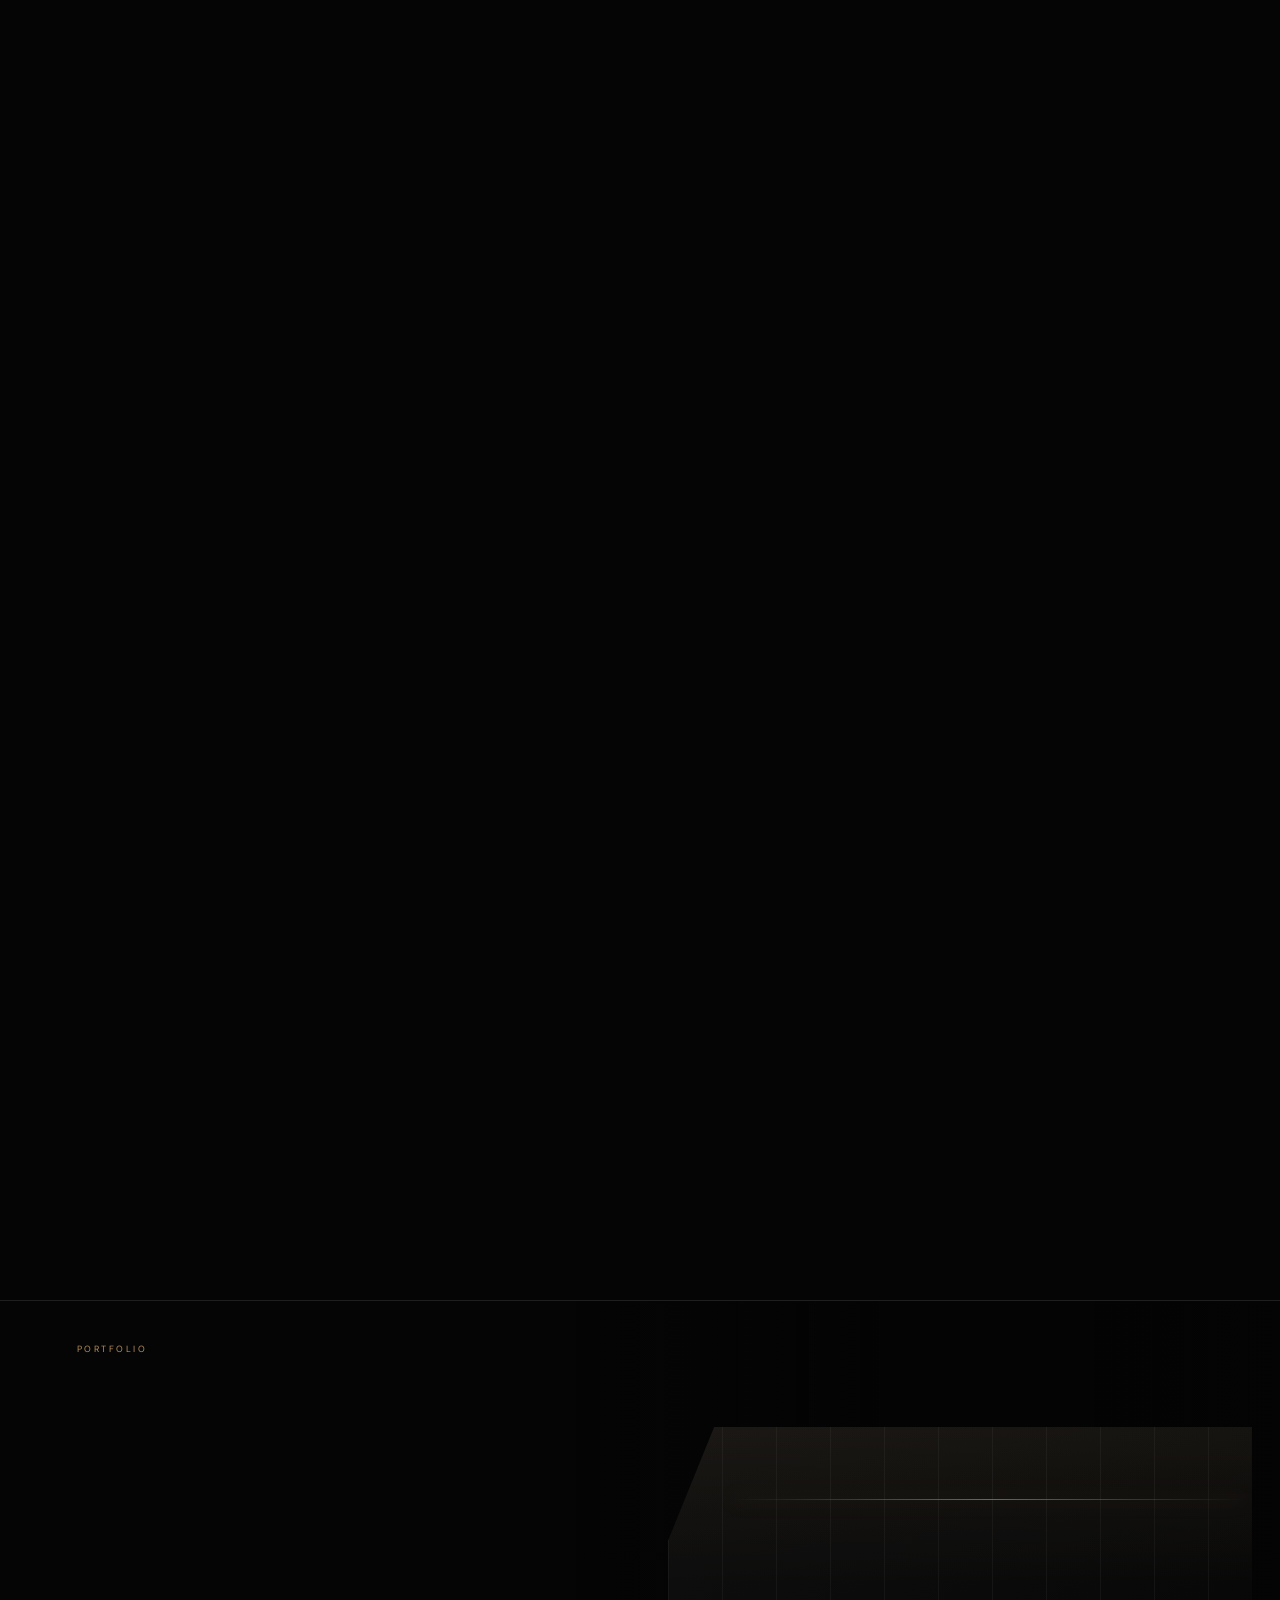
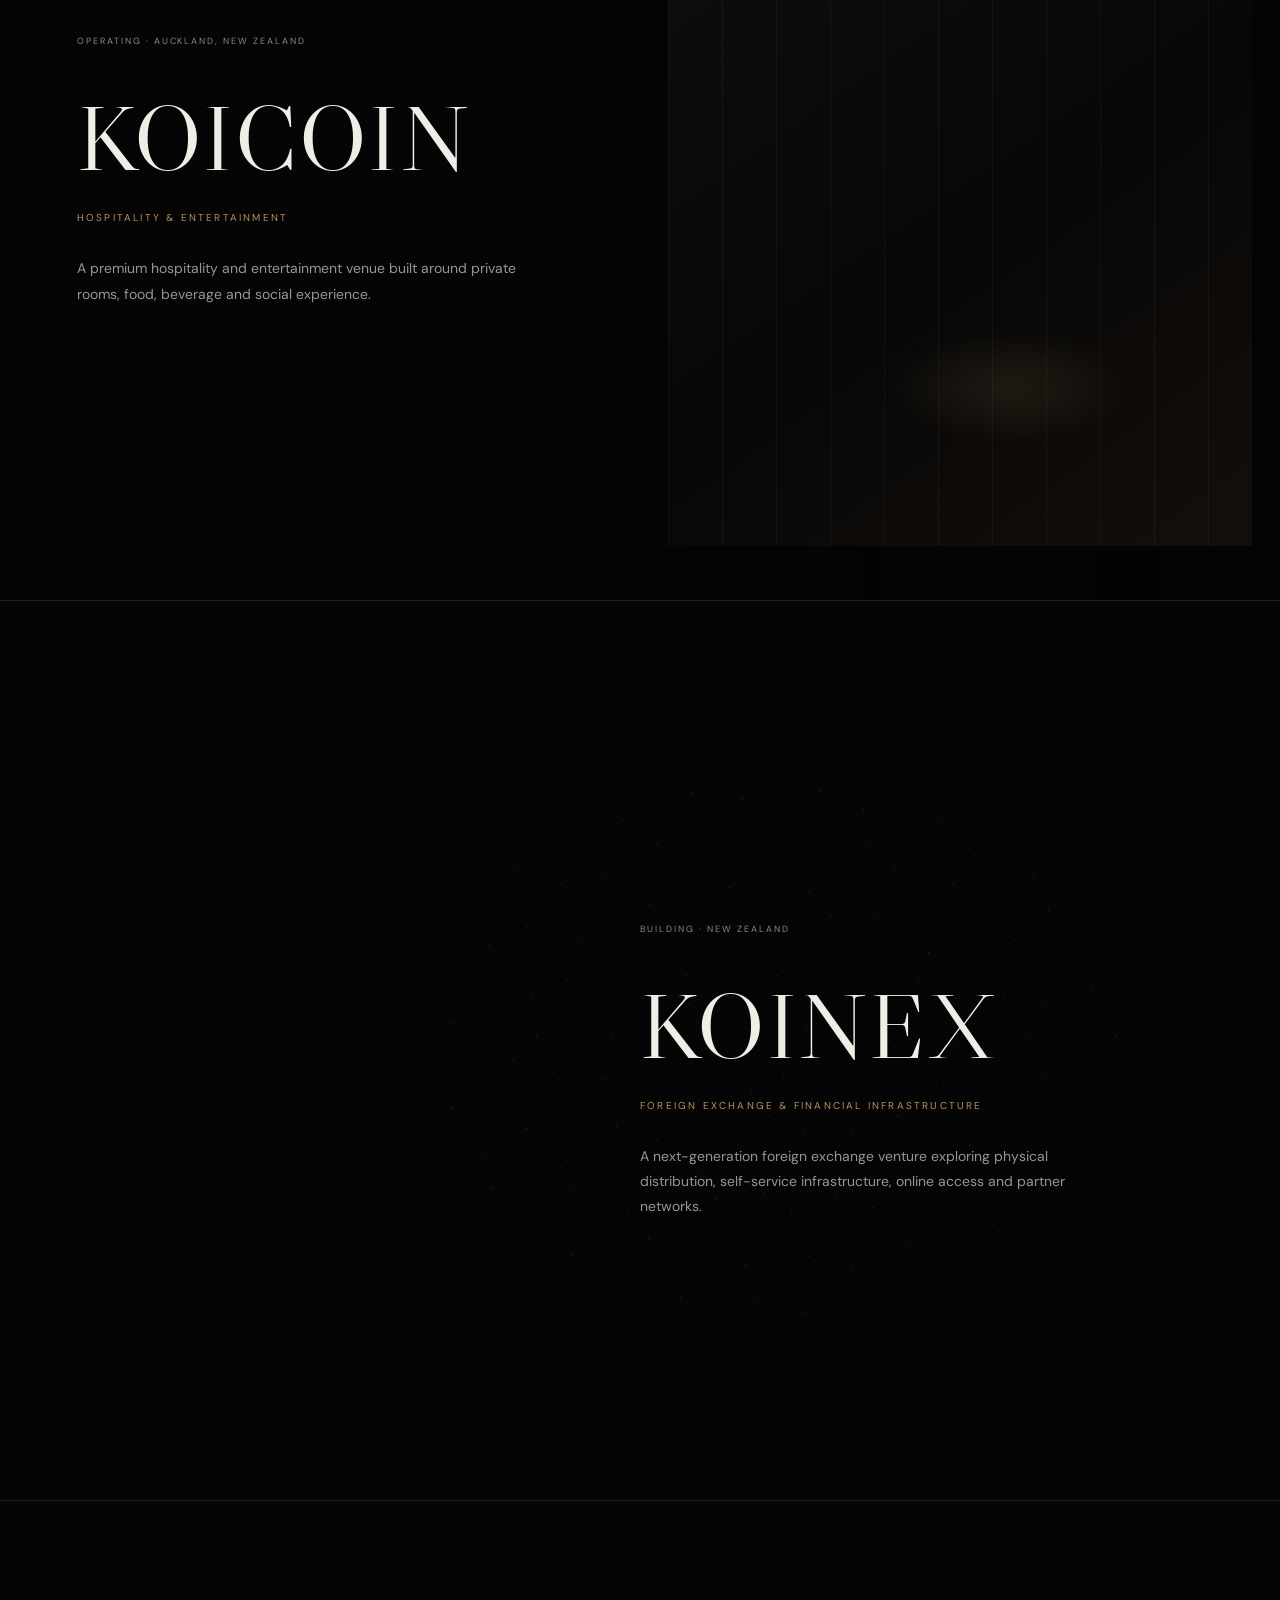
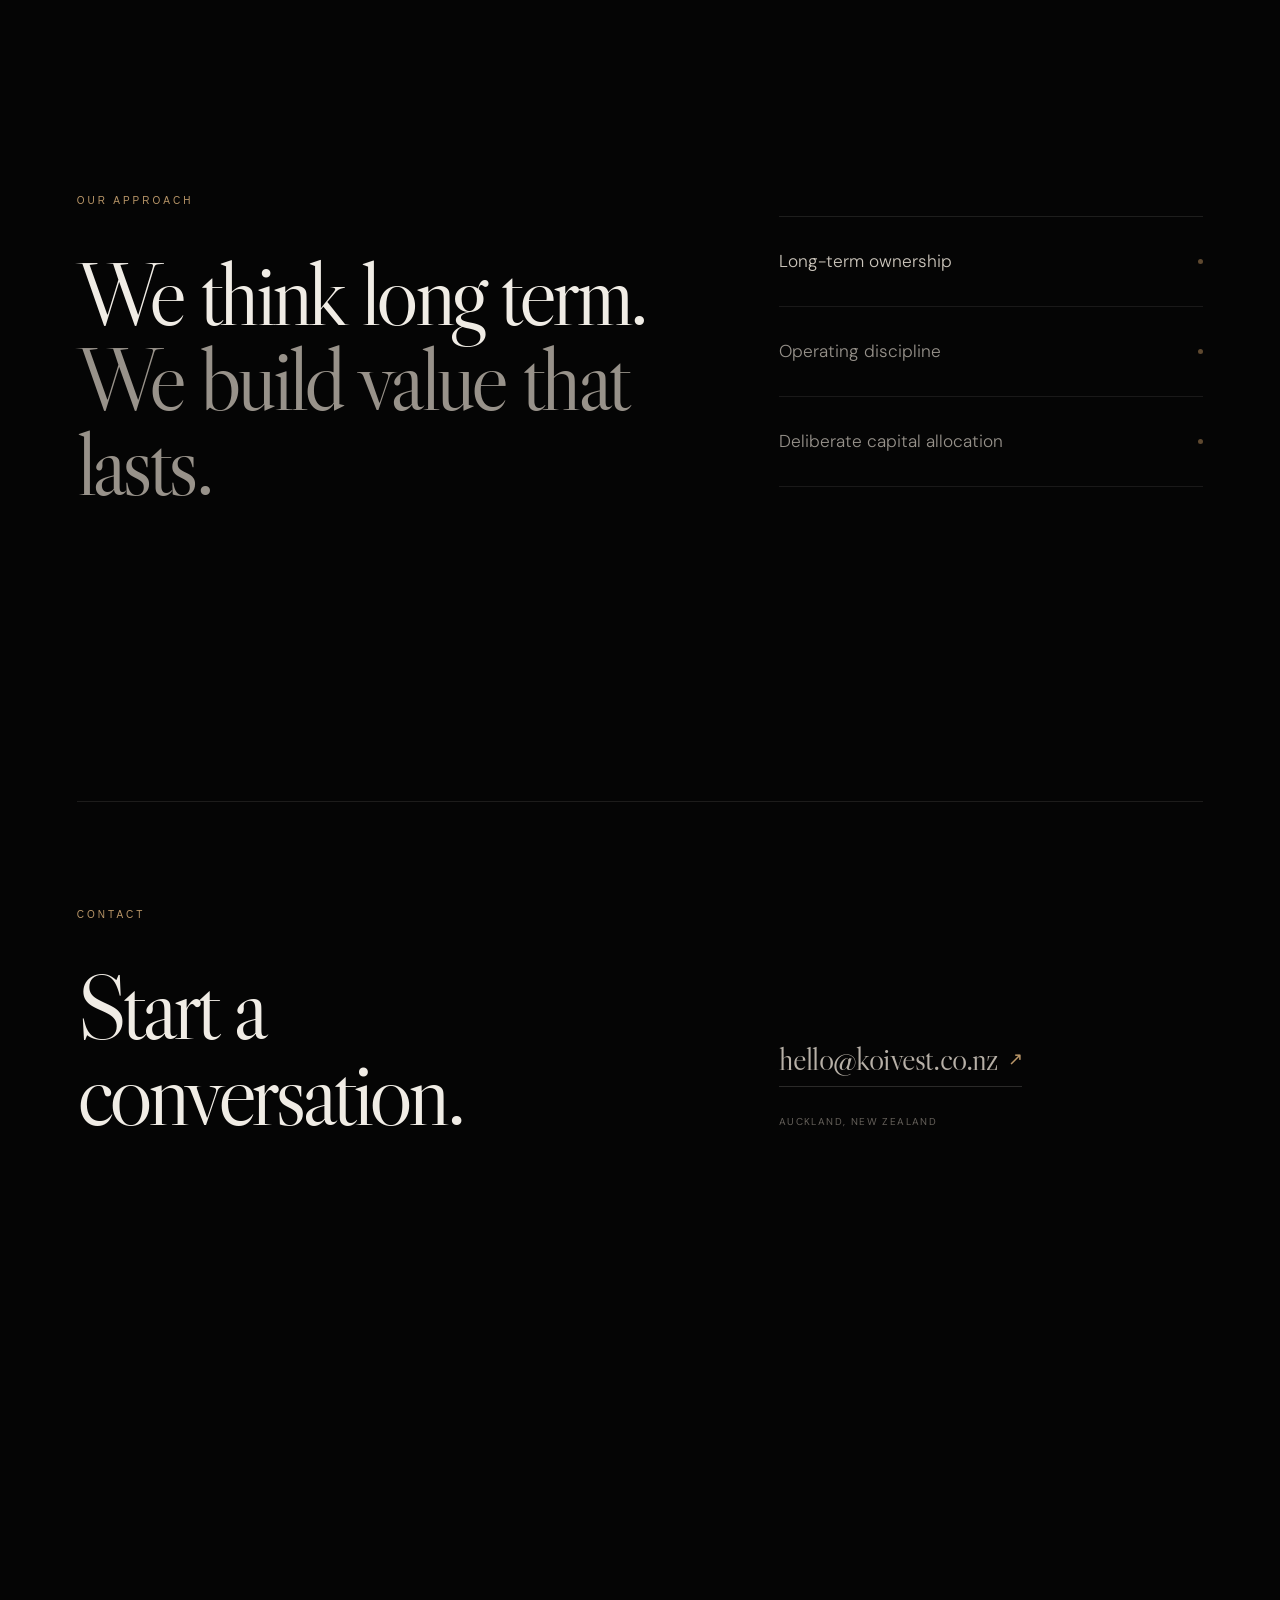
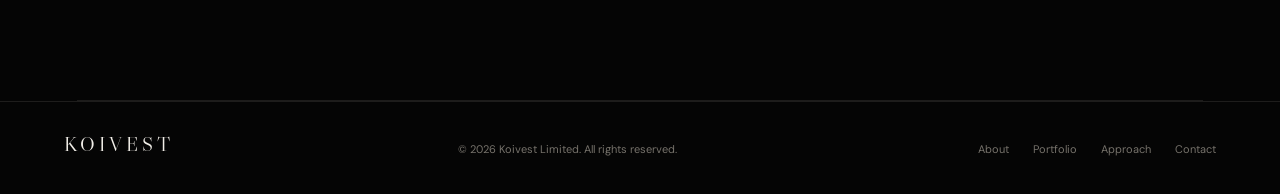
==== commit ae4d467f: "Add files via upload" ====
--- a/index.html
+++ b/index.html
@@ -9,7 +9,7 @@
   <link rel="preconnect" href="https://fonts.googleapis.com">
   <link rel="preconnect" href="https://fonts.gstatic.com" crossorigin>
   <link href="https://fonts.googleapis.com/css2?family=DM+Sans:wght@300;400;500&family=Libre+Caslon+Display&display=swap" rel="stylesheet">
-  <link rel="stylesheet" href="./styles.css?v=11.0" />
+  <link rel="stylesheet" href="./styles.css?v=15.0" />
 </head>
 <body>
   <div class="grain" aria-hidden="true"></div>
@@ -94,26 +94,27 @@
 
     <section class="kv-approach section-space" id="approach">
       <div class="kv-approach-inner">
-        <p class="kv-kicker">OUR APPROACH</p>
-        <h2>We think long term.<br><span>We build value that lasts.</span></h2>
-        <div class="kv-approach-stack">
-          <p>Long-term ownership.</p>
-          <p>Operating discipline.</p>
-          <p>Deliberate capital allocation.</p>
+        <div class="kv-approach-left">
+          <p class="kv-kicker">OUR APPROACH</p>
+          <h2>We think long term.<br><span>We build value that lasts.</span></h2>
+        </div>
+        <div class="kv-approach-right">
+          <div class="kv-principle-row"><span>Long-term ownership</span><i></i></div>
+          <div class="kv-principle-row"><span>Operating discipline</span><i></i></div>
+          <div class="kv-principle-row"><span>Deliberate capital allocation</span><i></i></div>
         </div>
       </div>
     </section>
 
     <section class="kv-contact section-space" id="contact">
       <div class="kv-contact-inner">
-        <p class="kv-kicker">CONTACT</p>
-        <h2>Start a<br>conversation.</h2>
-        <a class="kv-email" href="mailto:hello@koivest.co.nz">
-          <span>hello@koivest.co.nz</span><span class="kv-email-arrow">↗</span>
-        </a>
-        <div class="kv-contact-meta">
+        <div class="kv-contact-left">
+          <p class="kv-kicker">CONTACT</p>
+          <h2>Start a conversation.</h2>
+        </div>
+        <div class="kv-contact-right">
+          <a class="kv-contact-email" href="mailto:hello@koivest.co.nz">hello@koivest.co.nz <span>↗</span></a>
           <p>Auckland, New Zealand</p>
-          <p>KOIVEST © 2026</p>
         </div>
       </div>
     </section>
@@ -130,6 +131,6 @@
     </nav>
   </footer>
 
-  <script src="./script.js?v=14.0"></script>
+  <script src="./script.js?v=15.0"></script>
 </body>
 </html>
--- a/styles.css
+++ b/styles.css
@@ -1058,3 +1058,149 @@
     font-size:14px !important;
   }
 }
+
+
+/* =========================================================
+   V15 — HERO LINE-MESH + BALANCED APPROACH / CONTACT
+   ========================================================= */
+
+/* Approach */
+.kv-approach{
+  min-height:100svh !important;
+  padding:0 6vw !important;
+  display:flex !important;
+  align-items:center !important;
+}
+.kv-approach-inner{
+  width:100% !important;
+  max-width:none !important;
+  margin:0 !important;
+  display:grid !important;
+  grid-template-columns:minmax(0,1.15fr) minmax(320px,.85fr) !important;
+  gap:10vw !important;
+  align-items:center !important;
+}
+.kv-approach-left .kv-kicker{
+  margin:0 0 5vh !important;
+  color:#b99668 !important;
+  font-size:10px !important;
+  letter-spacing:.30em !important;
+}
+.kv-approach-left h2{
+  margin:0 !important;
+  font-family:"Libre Caslon Display",Georgia,serif !important;
+  font-size:clamp(64px,7vw,108px) !important;
+  line-height:.95 !important;
+  font-weight:400 !important;
+  letter-spacing:-.052em !important;
+  color:#f0ece5 !important;
+}
+.kv-approach-left h2 span{
+  color:#98928a !important;
+}
+.kv-approach-right{
+  display:flex !important;
+  flex-direction:column !important;
+  border-top:1px solid rgba(238,234,227,.11) !important;
+}
+.kv-principle-row{
+  min-height:90px !important;
+  display:flex !important;
+  align-items:center !important;
+  justify-content:space-between !important;
+  gap:24px !important;
+  border-bottom:1px solid rgba(238,234,227,.09) !important;
+  color:#96918a !important;
+  font-size:clamp(16px,1.35vw,20px) !important;
+  font-weight:300 !important;
+}
+.kv-principle-row:first-child{color:#cbc5bb !important}
+.kv-principle-row i{
+  width:5px !important;
+  height:5px !important;
+  border-radius:50% !important;
+  background:#a98254 !important;
+  opacity:.55 !important;
+}
+
+/* Contact */
+.kv-contact{
+  min-height:88svh !important;
+  padding:0 6vw !important;
+  display:flex !important;
+  align-items:center !important;
+}
+.kv-contact-inner{
+  width:100% !important;
+  max-width:none !important;
+  margin:0 !important;
+  display:grid !important;
+  grid-template-columns:minmax(0,1.15fr) minmax(320px,.85fr) !important;
+  gap:10vw !important;
+  align-items:end !important;
+  padding:12vh 0 !important;
+  border-top:1px solid rgba(238,234,227,.10) !important;
+  border-bottom:1px solid rgba(238,234,227,.10) !important;
+}
+.kv-contact-left .kv-kicker{
+  margin:0 0 5vh !important;
+  color:#b99668 !important;
+  font-size:10px !important;
+  letter-spacing:.30em !important;
+}
+.kv-contact-left h2{
+  margin:0 !important;
+  max-width:820px !important;
+  font-family:"Libre Caslon Display",Georgia,serif !important;
+  font-size:clamp(64px,7.2vw,112px) !important;
+  line-height:.93 !important;
+  font-weight:400 !important;
+  letter-spacing:-.055em !important;
+  color:#f0ece5 !important;
+}
+.kv-contact-right{
+  align-self:end !important;
+  padding-bottom:8px !important;
+}
+.kv-contact-email{
+  display:inline-flex !important;
+  align-items:center !important;
+  gap:10px !important;
+  padding-bottom:9px !important;
+  border-bottom:1px solid rgba(238,234,227,.16) !important;
+  color:#b7b0a7 !important;
+  font-family:"Libre Caslon Display",Georgia,serif !important;
+  font-size:clamp(26px,2.5vw,40px) !important;
+  line-height:1.1 !important;
+  letter-spacing:-.025em !important;
+}
+.kv-contact-email span{
+  color:#b99668 !important;
+  font-family:Arial,Helvetica,sans-serif !important;
+  font-size:.55em !important;
+  transition:transform .25s ease !important;
+}
+.kv-contact-email:hover{color:#f0ece5 !important;border-color:#b99668 !important}
+.kv-contact-email:hover span{transform:translate(4px,-4px) !important}
+.kv-contact-right p{
+  margin:28px 0 0 !important;
+  color:#66615b !important;
+  font-size:10px !important;
+  letter-spacing:.14em !important;
+  text-transform:uppercase !important;
+}
+
+/* Hide stale earlier approach/contact constructs */
+.kv-approach-stack,.kv-principles,.kv-email,.kv-location,.kv-contact-meta{display:none !important}
+
+@media(max-width:820px){
+  .kv-approach,.kv-contact{padding:0 7vw !important}
+  .kv-approach-inner,.kv-contact-inner{
+    grid-template-columns:1fr !important;
+    gap:70px !important;
+  }
+  .kv-approach-left h2,.kv-contact-left h2{
+    font-size:clamp(56px,16vw,86px) !important;
+  }
+  .kv-contact-inner{padding:10vh 0 !important}
+}
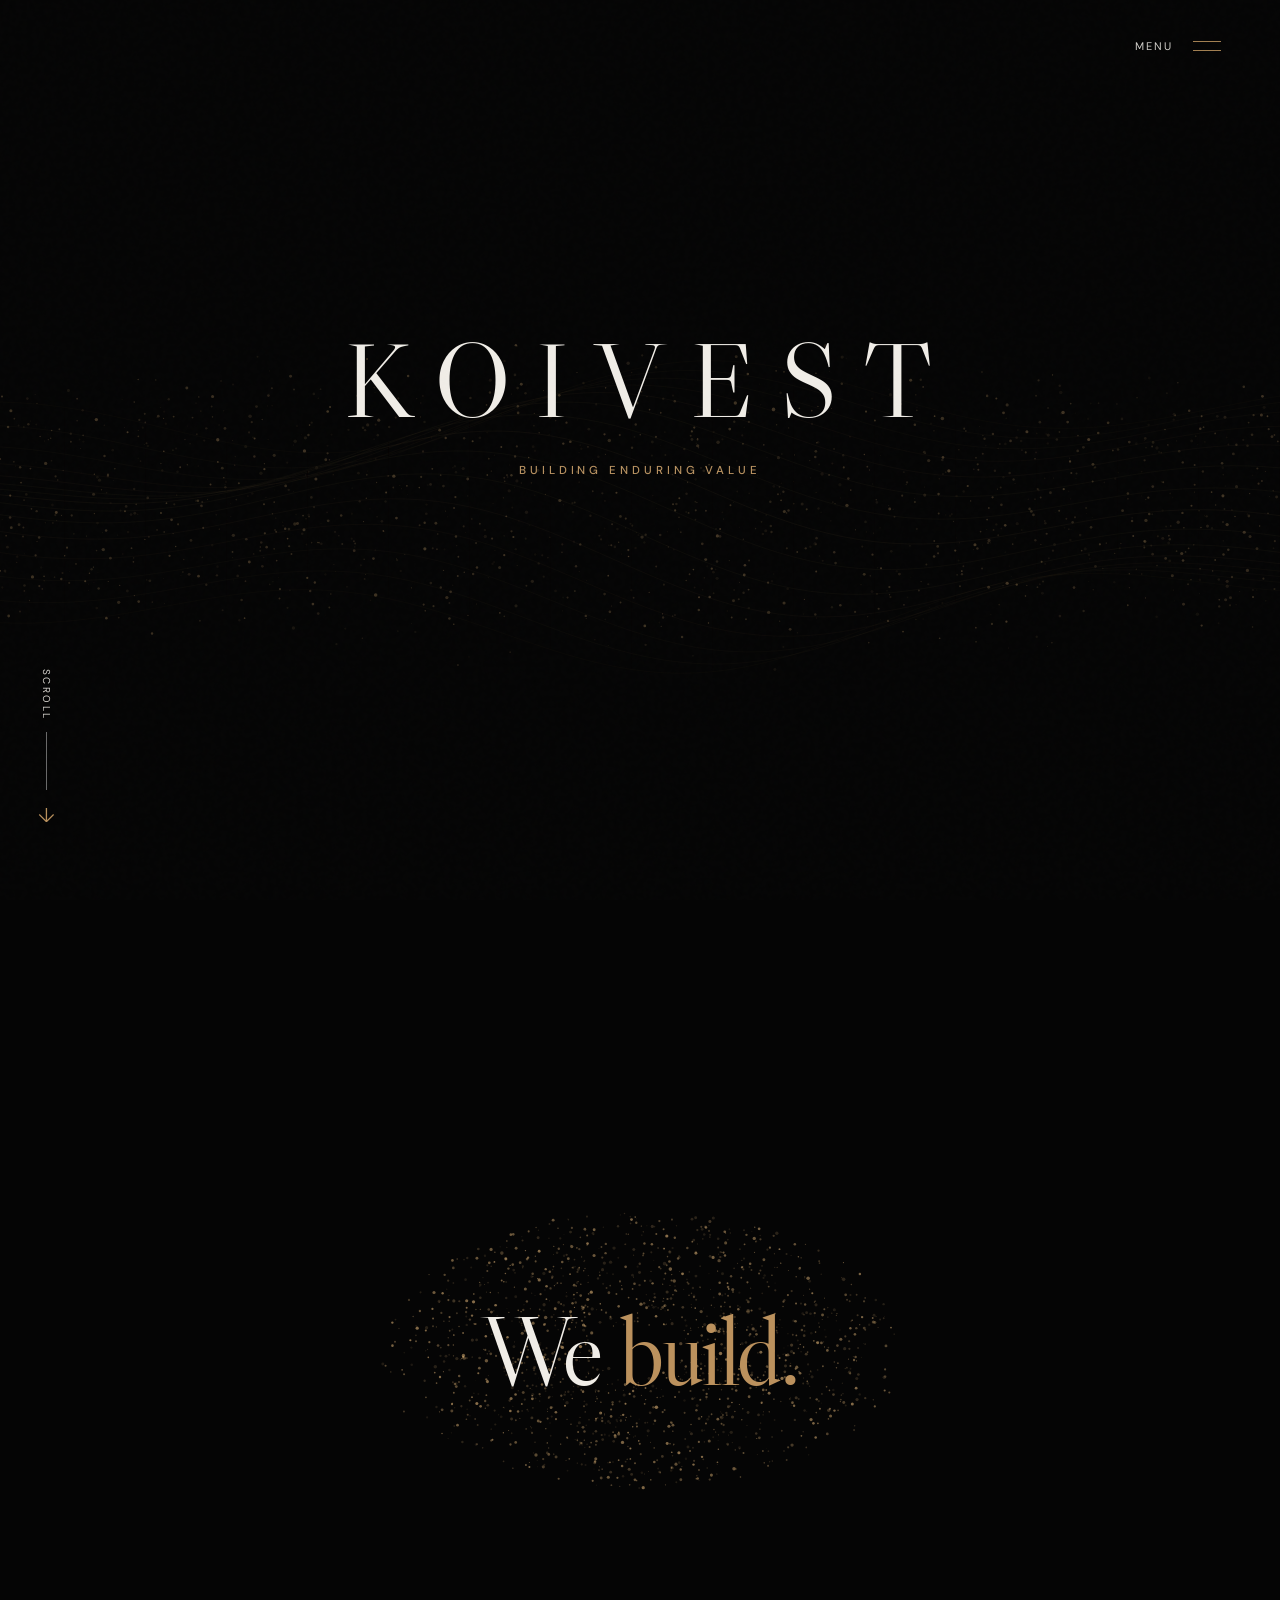
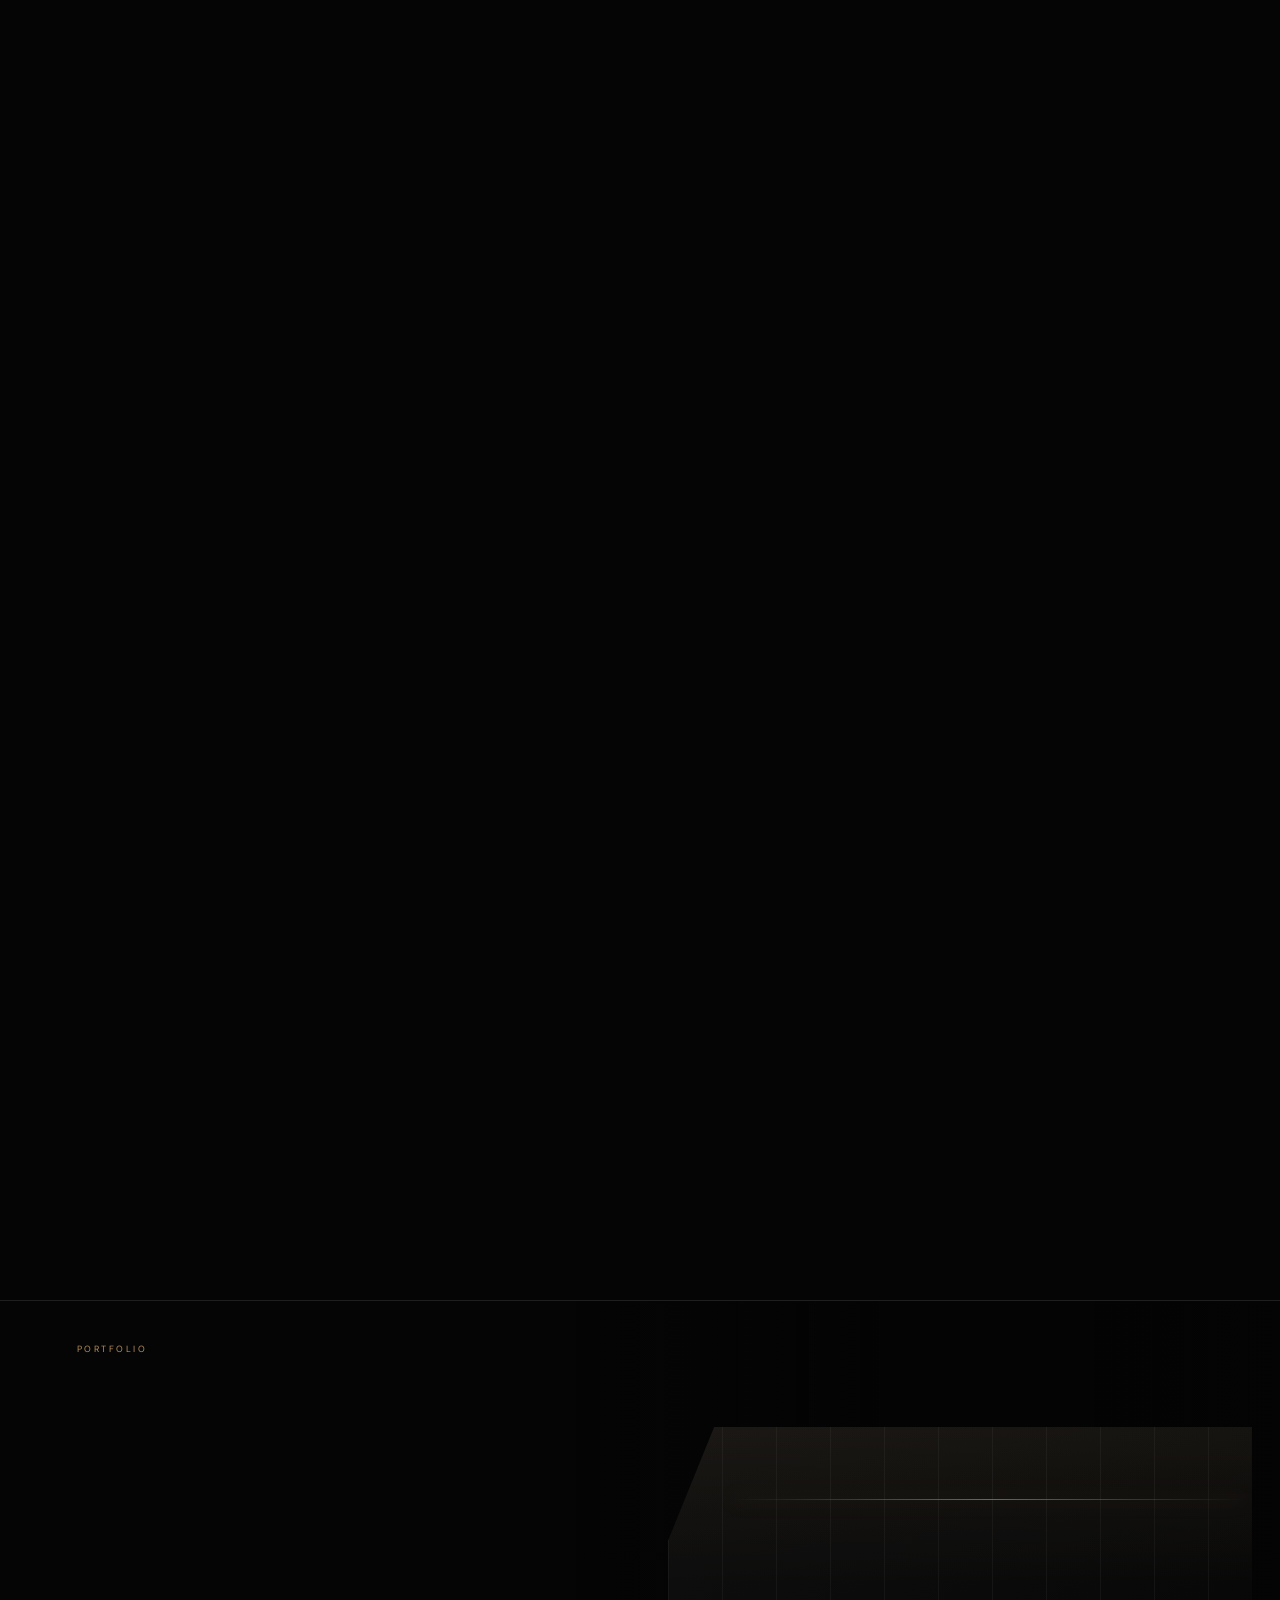
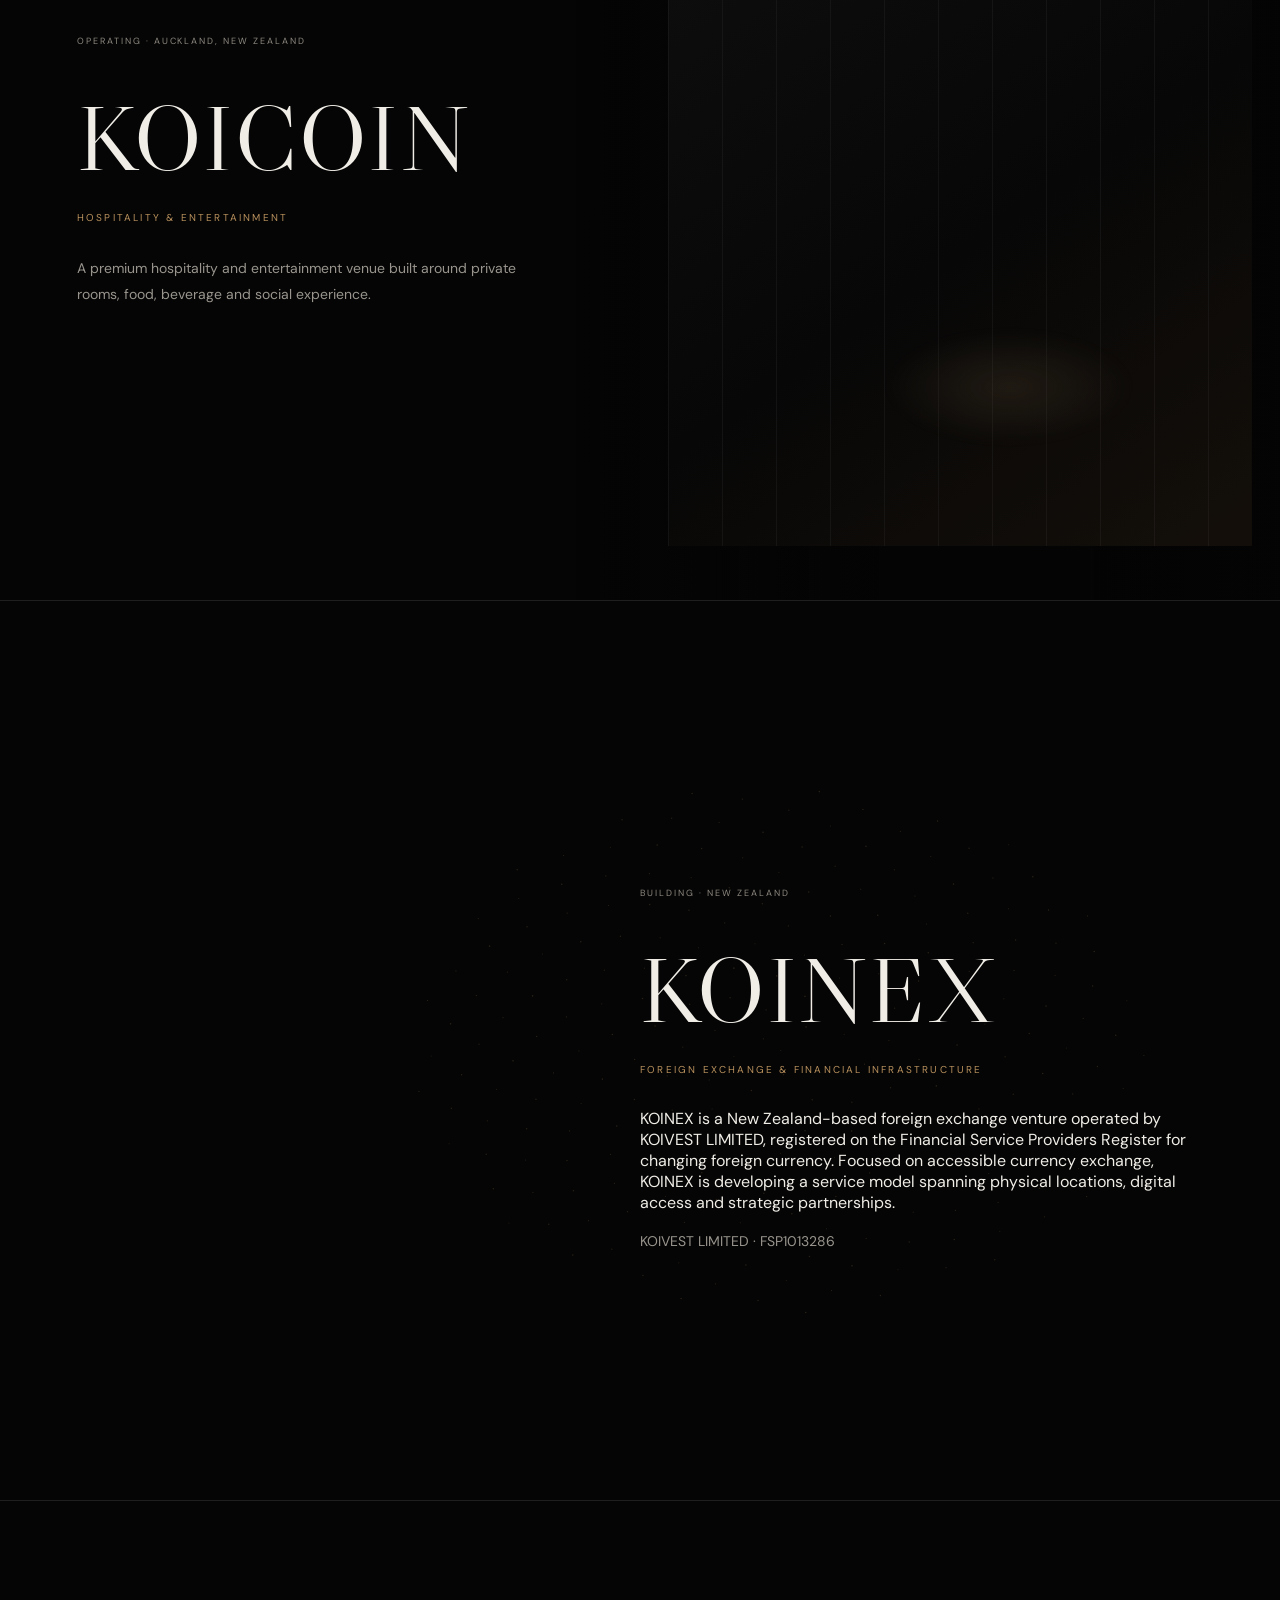
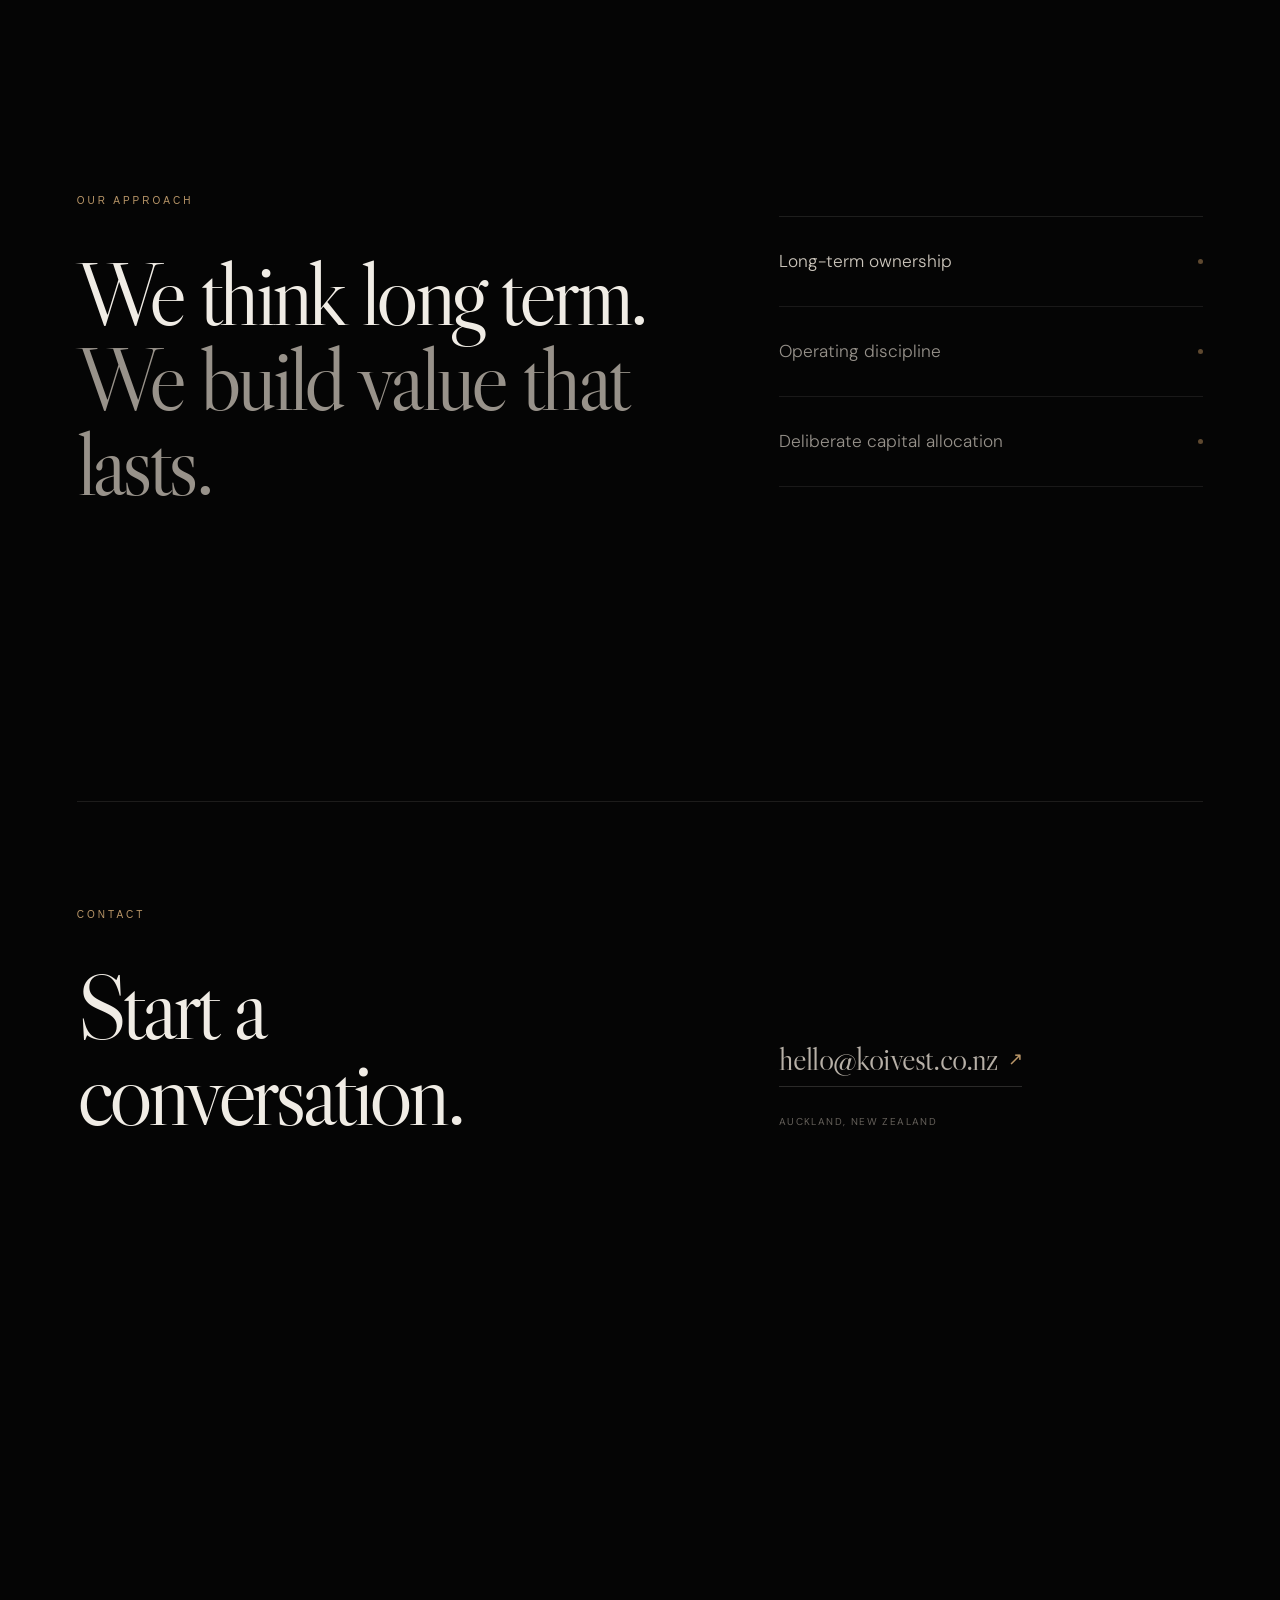
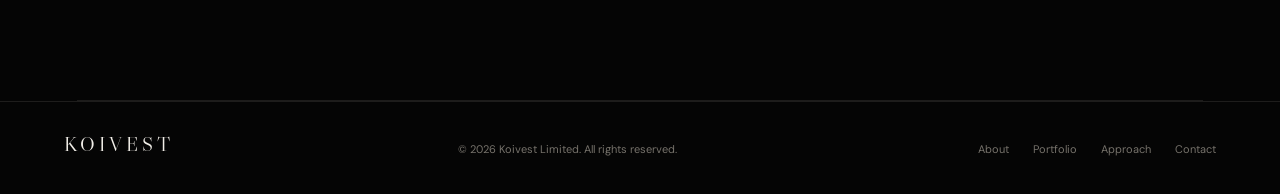
==== commit 8823cf4f: "Add files via upload" ====
--- a/index.html
+++ b/index.html
@@ -87,7 +87,8 @@
           <div class="venture-meta">BUILDING · NEW ZEALAND</div>
           <h2>KOINEX</h2>
           <p class="venture-sector">Foreign Exchange &amp; Financial Infrastructure</p>
-          <p>A next-generation foreign exchange venture exploring physical distribution, self-service infrastructure, online access and partner networks.</p>
+          <p>KOINEX is a New Zealand-based foreign exchange venture operated by KOIVEST LIMITED, registered on the Financial Service Providers Register for changing foreign currency. Focused on accessible currency exchange, KOINEX is developing a service model spanning physical locations, digital access and strategic partnerships.</p>
+          <p class="venture-fsp">KOIVEST LIMITED · FSP1013286</p>
         </div>
       </article>
     </section>
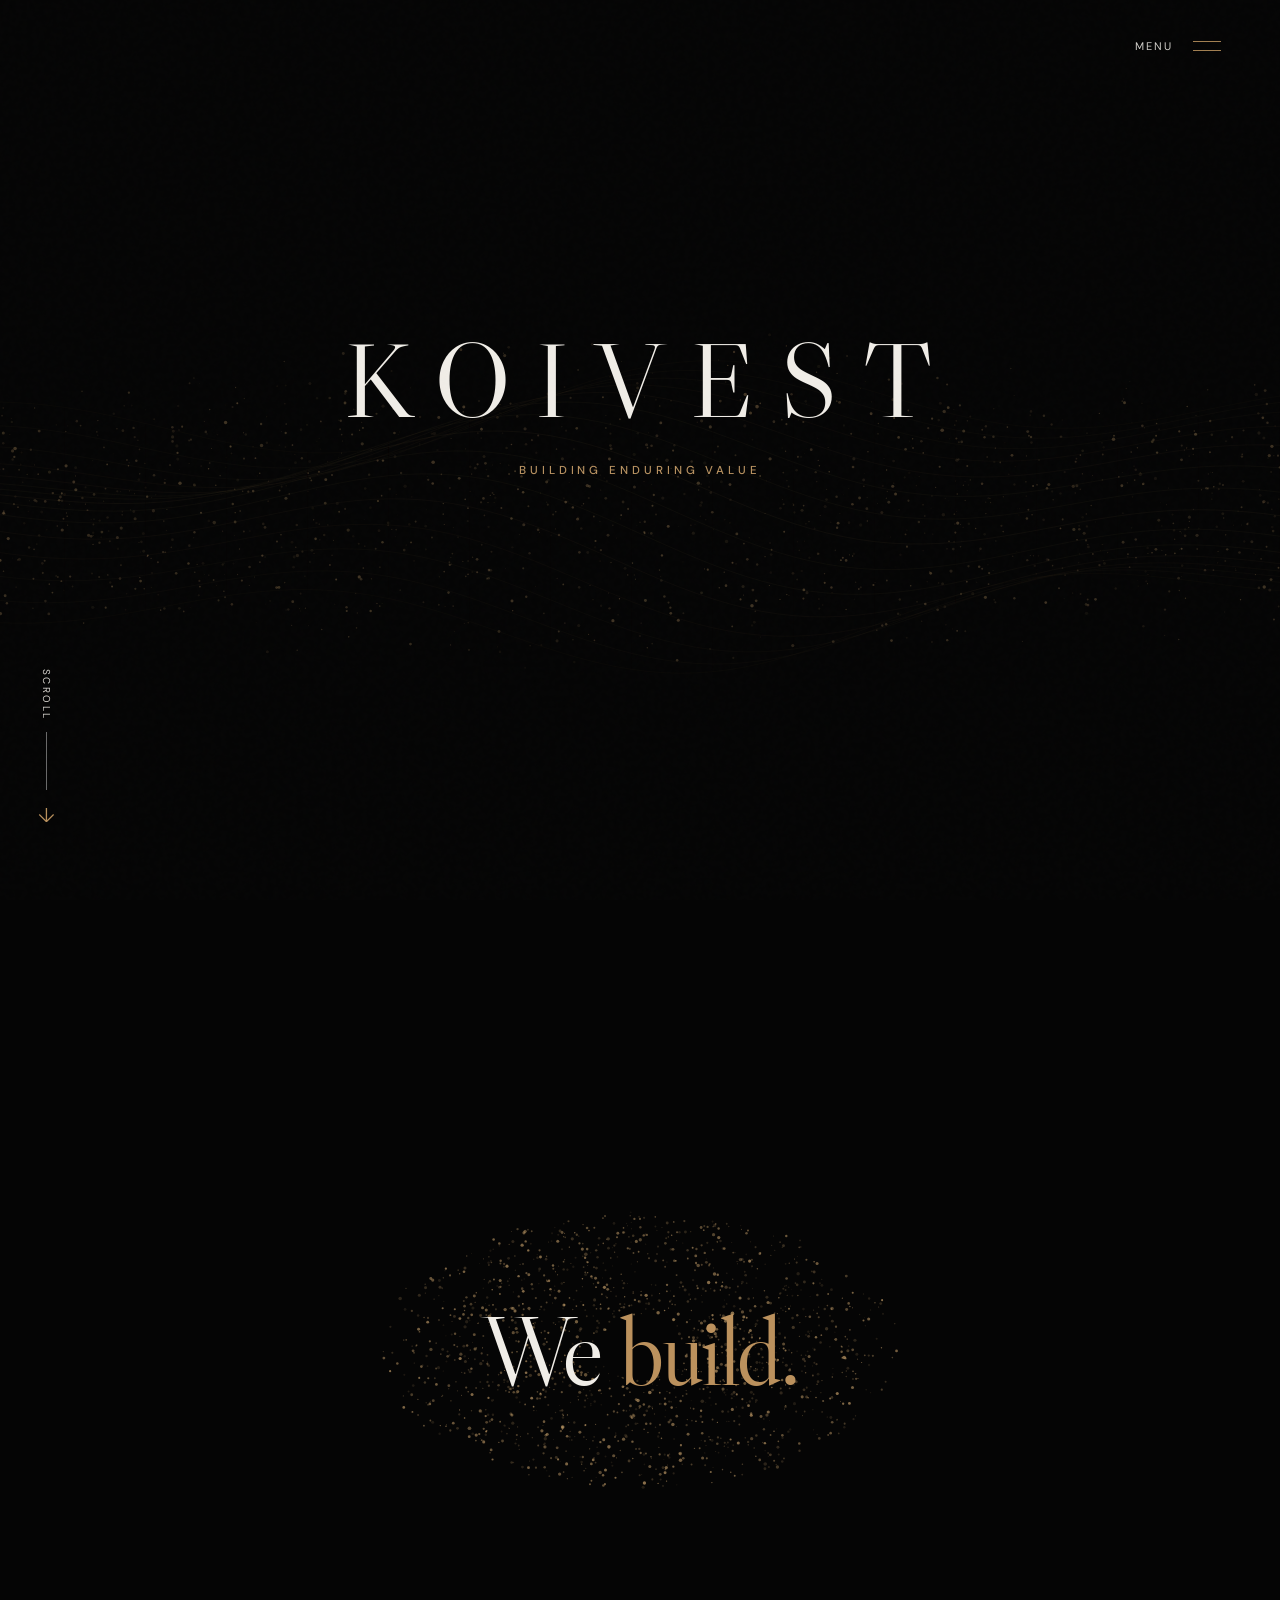
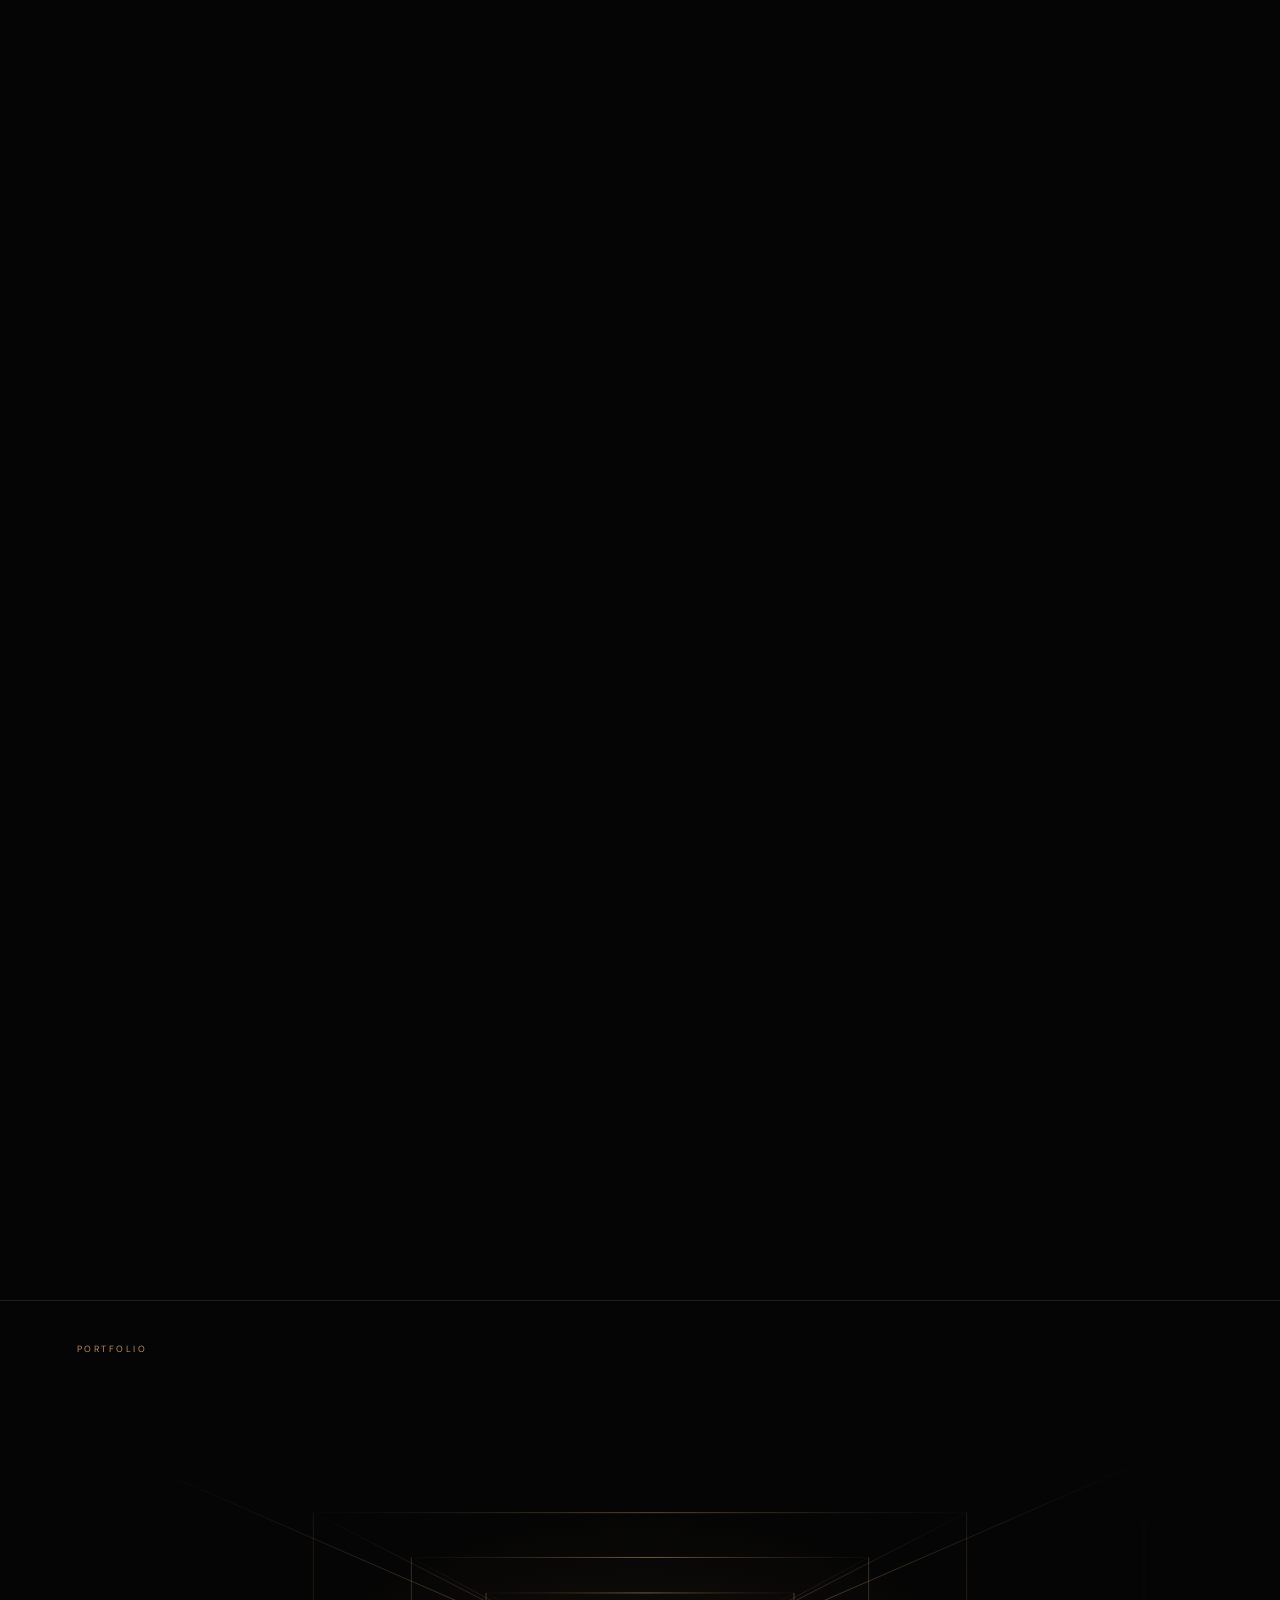
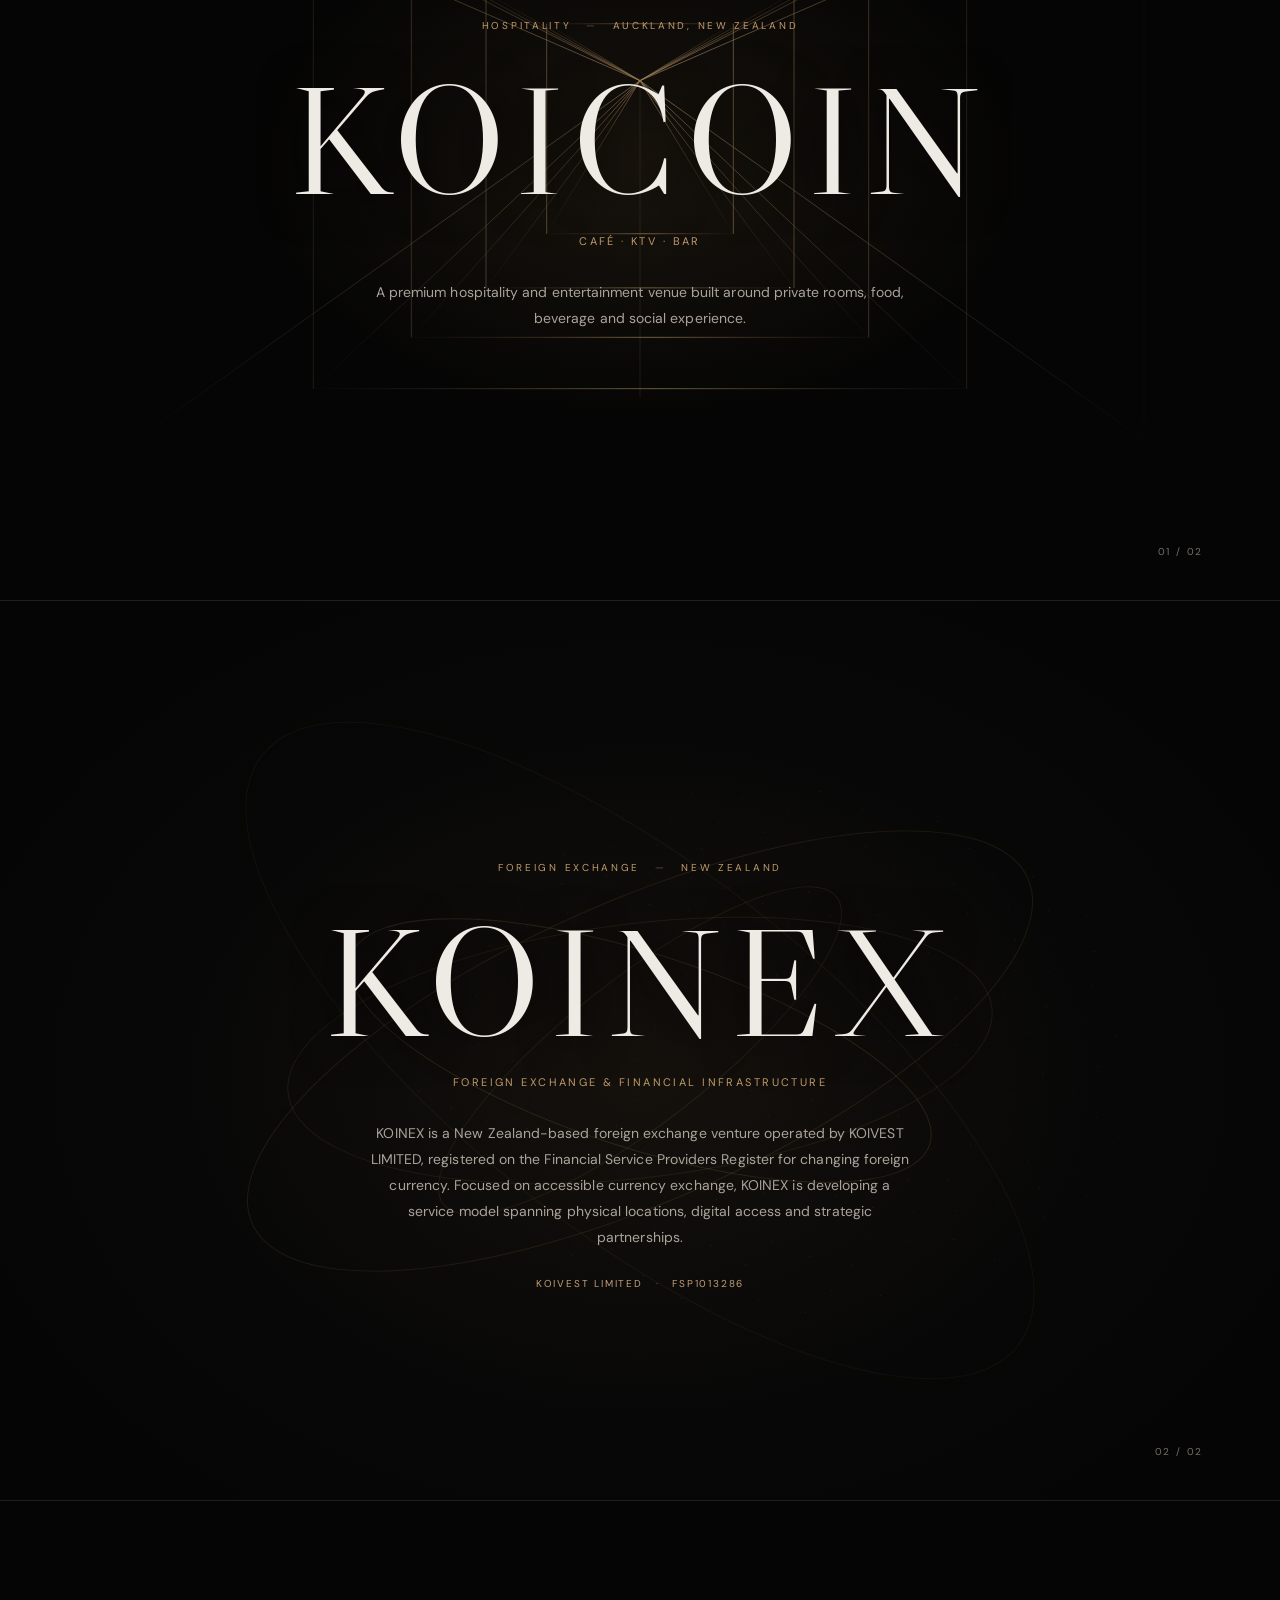
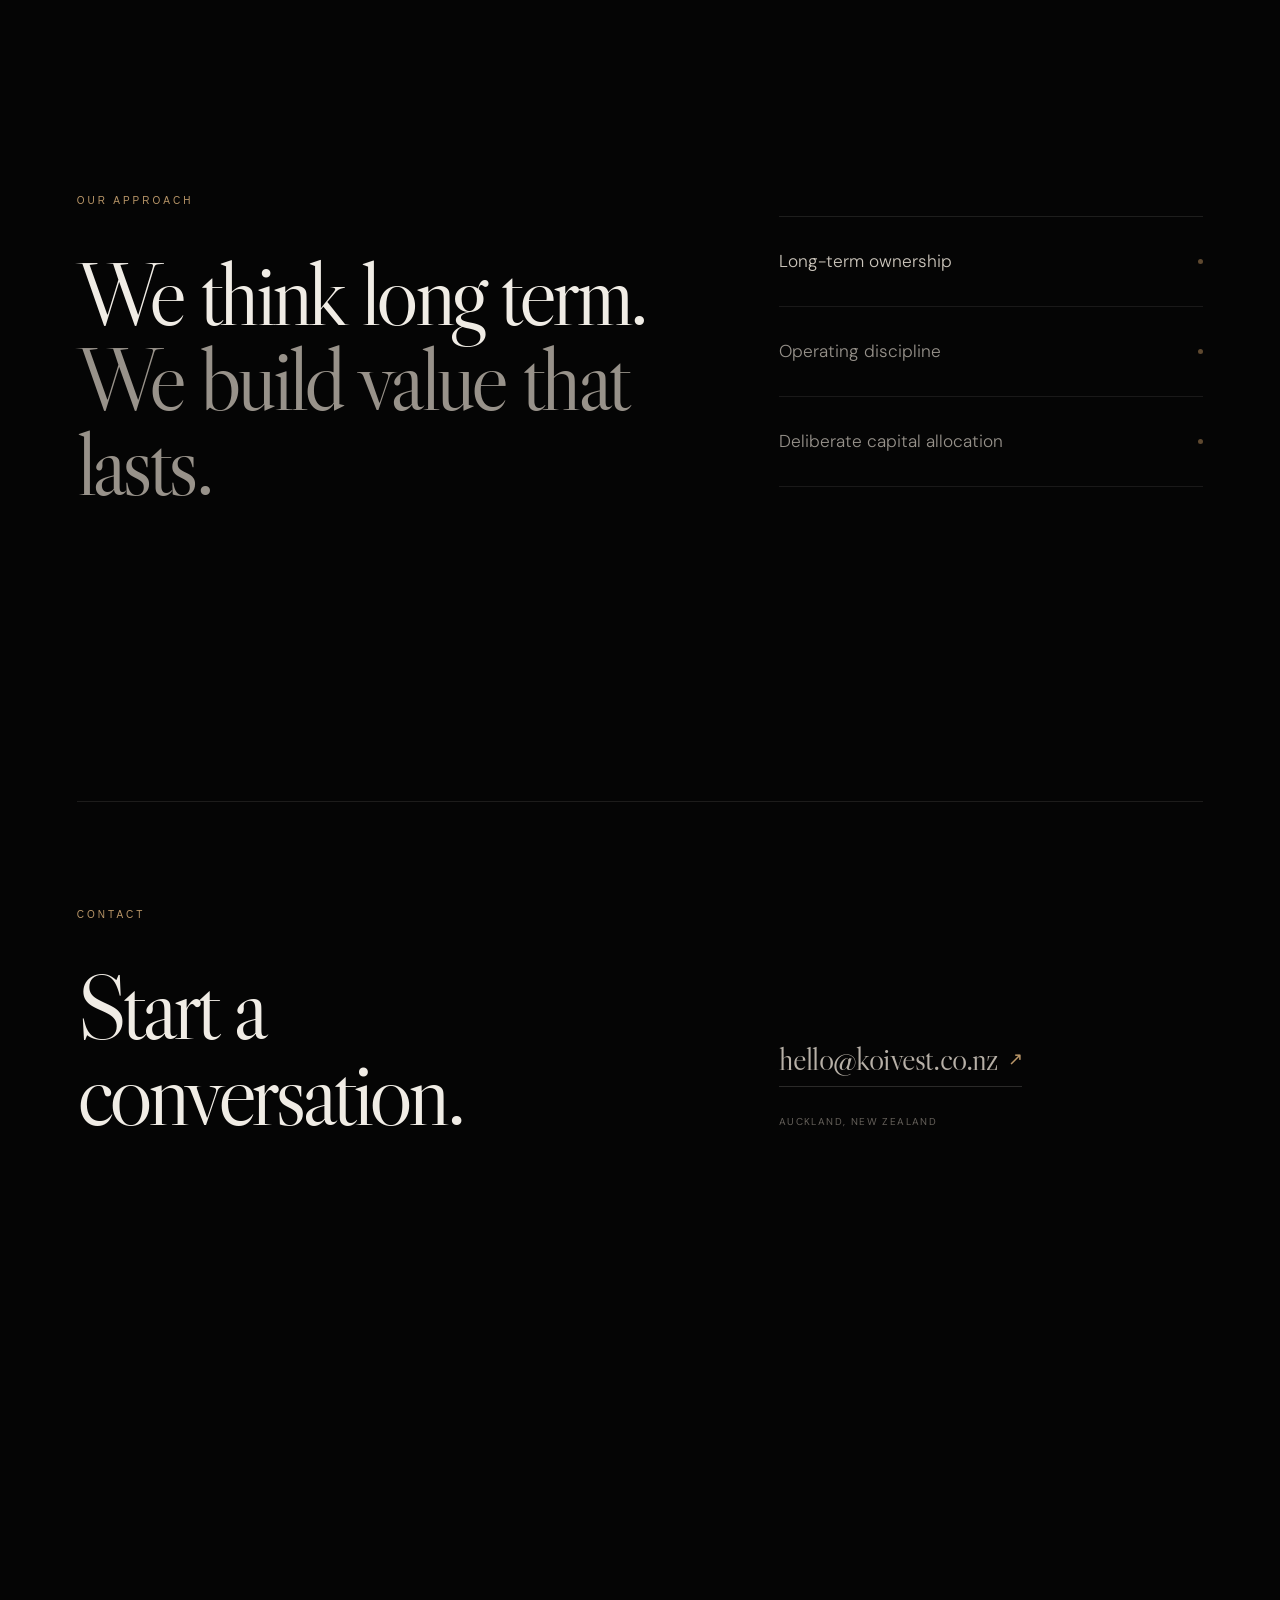
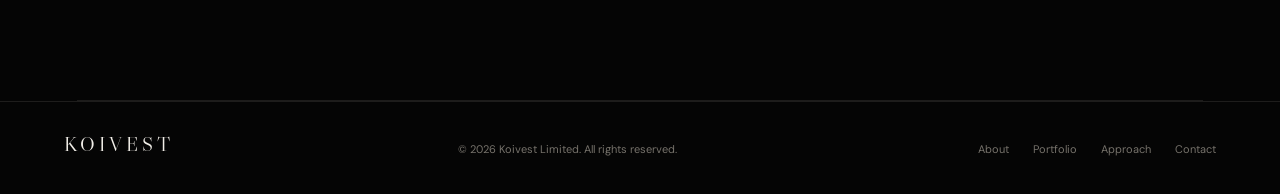
==== commit 1cf4a2f7: "Add files via upload" ====
--- a/index.html
+++ b/index.html
@@ -9,7 +9,7 @@
   <link rel="preconnect" href="https://fonts.googleapis.com">
   <link rel="preconnect" href="https://fonts.gstatic.com" crossorigin>
   <link href="https://fonts.googleapis.com/css2?family=DM+Sans:wght@300;400;500&family=Libre+Caslon+Display&display=swap" rel="stylesheet">
-  <link rel="stylesheet" href="./styles.css?v=15.0" />
+  <link rel="stylesheet" href="./styles.css?v=16.0" />
 </head>
 <body>
   <div class="grain" aria-hidden="true"></div>
@@ -65,31 +65,48 @@
         </div>
       </section>
 
-    <section class="portfolio" id="portfolio">
+    <section class="portfolio portfolio-v16" id="portfolio">
       <div class="section-label inside">PORTFOLIO</div>
 
-      <article class="venture venture-koicoin">
-        <div class="venture-media koicoin-visual" aria-hidden="true">
-          <div class="room-line"></div>
-          <div class="room-glow"></div>
+      <article class="venture venture-koicoin v16-brand" aria-labelledby="koicoin-title">
+        <div class="v16-art v16-architecture" aria-hidden="true">
+          <svg class="v16-room-svg" viewBox="0 0 1200 670" preserveAspectRatio="xMidYMid meet">
+            <defs>
+              <linearGradient id="roomGold" x1="0" x2="1"><stop offset="0" stop-color="#6e4e30" stop-opacity=".05"/><stop offset=".52" stop-color="#d7ae79" stop-opacity=".72"/><stop offset="1" stop-color="#6e4e30" stop-opacity=".08"/></linearGradient>
+              <radialGradient id="roomGlow"><stop stop-color="#b88b53" stop-opacity=".15"/><stop offset="1" stop-color="#b88b53" stop-opacity="0"/></radialGradient>
+            </defs>
+            <ellipse cx="600" cy="350" rx="430" ry="280" fill="url(#roomGlow)"/>
+            <g class="v16-room-lines" fill="none" stroke="url(#roomGold)" stroke-width="1">
+              <path d="M600 260 L60 25 M600 260 L1140 25 M600 260 L60 645 M600 260 L1140 645"/>
+              <path d="M600 260 L250 80 L950 80 Z M600 260 L250 590 L950 590 Z"/>
+              <path d="M600 260 L355 128 L845 128 Z M600 260 L355 535 L845 535 Z"/>
+              <path d="M600 260 L435 166 L765 166 Z M600 260 L435 482 L765 482 Z"/>
+              <path d="M600 260 L500 199 L700 199 Z M600 260 L500 424 L700 424 Z"/>
+              <path d="M60 25 V645 M1140 25 V645 M250 80 V590 M950 80 V590 M355 128 V535 M845 128 V535 M435 166 V482 M765 166 V482 M500 199 V424 M700 199 V424"/>
+            </g>
+            <path d="M600 260 L600 600" stroke="#cba16e" stroke-width=".7" opacity=".24"/>
+          </svg>
         </div>
-        <div class="venture-copy">
-          <div class="venture-meta">OPERATING · AUCKLAND, NEW ZEALAND</div>
-          <h2>KOICOIN</h2>
-          <p class="venture-sector">Hospitality &amp; Entertainment</p>
-          <p>A premium hospitality and entertainment venue built around private rooms, food, beverage and social experience.</p>
+        <div class="v16-brand-copy">
+          <p class="v16-eyebrow">HOSPITALITY <span>—</span> AUCKLAND, NEW ZEALAND</p>
+          <h2 id="koicoin-title">KOICOIN</h2>
+          <p class="v16-sector">Café · KTV · Bar</p>
+          <p class="v16-description">A premium hospitality and entertainment venue built around private rooms, food, beverage and social experience.</p>
         </div>
+        <span class="v16-index" aria-hidden="true">01 / 02</span>
       </article>
 
-      <article class="venture venture-koinex">
+      <article class="venture venture-koinex v16-brand" aria-labelledby="koinex-title">
         <canvas id="networkCanvas" aria-hidden="true"></canvas>
-        <div class="venture-copy">
-          <div class="venture-meta">BUILDING · NEW ZEALAND</div>
-          <h2>KOINEX</h2>
-          <p class="venture-sector">Foreign Exchange &amp; Financial Infrastructure</p>
-          <p>KOINEX is a New Zealand-based foreign exchange venture operated by KOIVEST LIMITED, registered on the Financial Service Providers Register for changing foreign currency. Focused on accessible currency exchange, KOINEX is developing a service model spanning physical locations, digital access and strategic partnerships.</p>
-          <p class="venture-fsp">KOIVEST LIMITED · FSP1013286</p>
+        <div class="v16-orbits" aria-hidden="true"><i></i><i></i><i></i><i></i><i></i></div>
+        <div class="v16-brand-copy">
+          <p class="v16-eyebrow">FOREIGN EXCHANGE <span>—</span> NEW ZEALAND</p>
+          <h2 id="koinex-title">KOINEX</h2>
+          <p class="v16-sector">Foreign Exchange &amp; Financial Infrastructure</p>
+          <p class="v16-description">KOINEX is a New Zealand-based foreign exchange venture operated by KOIVEST LIMITED, registered on the Financial Service Providers Register for changing foreign currency. Focused on accessible currency exchange, KOINEX is developing a service model spanning physical locations, digital access and strategic partnerships.</p>
+          <p class="v16-fsp">KOIVEST LIMITED <span>·</span> FSP1013286</p>
         </div>
+        <span class="v16-index" aria-hidden="true">02 / 02</span>
       </article>
     </section>
 
--- a/styles.css
+++ b/styles.css
@@ -1204,3 +1204,32 @@
   }
   .kv-contact-inner{padding:10vh 0 !important}
 }
+
+
+/* V16 — portfolio-only redesign; other sections untouched */
+.portfolio-v16{background:#050505}
+.portfolio-v16 .v16-brand{min-height:100svh;display:flex;flex-direction:column;justify-content:center;align-items:center;text-align:center;padding:145px 6vw 95px;isolation:isolate;overflow:hidden}
+.portfolio-v16 .v16-brand-copy{position:relative;z-index:4;width:min(800px,90vw);margin:0 auto;text-align:center}
+.portfolio-v16 .v16-eyebrow{font-size:10px;letter-spacing:.27em;color:#c19b6a;margin:0 0 38px;text-transform:uppercase}
+.portfolio-v16 .v16-eyebrow span{color:#605443;margin:0 9px}
+.portfolio-v16 .v16-brand h2{font-family:"Libre Caslon Display",Georgia,serif;font-size:clamp(86px,12vw,180px);font-weight:400;line-height:.92;letter-spacing:.065em;color:#eeeae4;margin:0 0 22px;text-shadow:0 3px 45px #050505}
+.portfolio-v16 .v16-sector{color:#c09a6b;font-size:11px;letter-spacing:.22em;text-transform:uppercase;margin:0 0 32px}
+.portfolio-v16 .v16-description{max-width:540px;margin:0 auto;color:#aaa39a;font-size:14px;line-height:1.85;letter-spacing:.005em}
+.portfolio-v16 .v16-fsp{font-size:10px;letter-spacing:.18em;color:#c4a078;margin:26px 0 0}
+.portfolio-v16 .v16-fsp span{padding:0 8px;color:#76614b}
+.portfolio-v16 .v16-index{position:absolute;z-index:5;bottom:42px;right:6vw;font-size:10px;letter-spacing:.18em;color:#777067}
+.portfolio-v16 .v16-art{position:absolute;inset:0;z-index:0;pointer-events:none}
+.portfolio-v16 .v16-architecture{display:flex;align-items:center;justify-content:center;opacity:.76;mask-image:linear-gradient(to bottom,transparent 4%,black 29%,black 76%,transparent 99%)}
+.portfolio-v16 .v16-room-svg{width:min(1120px,110vw);height:auto;max-height:85vh;animation:v16-breathe 14s ease-in-out infinite alternate}
+@keyframes v16-breathe{from{transform:scale(.97);opacity:.67}to{transform:scale(1.045);opacity:1}}
+.portfolio-v16 .venture-koinex{background:radial-gradient(ellipse at 50% 53%,#15110d 0%,#070707 53%,#050505 82%)}
+.portfolio-v16 #networkCanvas{z-index:1;opacity:.44;pointer-events:none}
+.portfolio-v16 .v16-orbits{position:absolute;inset:0;z-index:2;pointer-events:none;display:flex;align-items:center;justify-content:center;opacity:.65}
+.portfolio-v16 .v16-orbits i{position:absolute;width:min(74vw,850px);height:min(27vw,300px);border:1px solid rgba(191,147,91,.20);border-radius:50%;transform:rotate(-24deg);box-shadow:0 0 35px rgba(176,127,72,.025);animation:v16-orbit 20s ease-in-out infinite alternate}
+.portfolio-v16 .v16-orbits i:nth-child(2){width:min(62vw,710px);height:min(22vw,255px);transform:rotate(-7deg);border-color:rgba(196,153,99,.16);animation-delay:-4s}
+.portfolio-v16 .v16-orbits i:nth-child(3){width:min(53vw,610px);height:min(17vw,195px);transform:rotate(18deg);border-color:rgba(196,153,99,.24);animation-delay:-8s}
+.portfolio-v16 .v16-orbits i:nth-child(4){width:min(84vw,960px);height:min(32vw,365px);transform:rotate(38deg);border-color:rgba(196,153,99,.10);animation-delay:-12s}
+.portfolio-v16 .v16-orbits i:nth-child(5){width:min(43vw,500px);height:min(13vw,145px);transform:rotate(-38deg);border-color:rgba(196,153,99,.16);animation-delay:-15s}
+@keyframes v16-orbit{to{filter:brightness(1.5);opacity:.55;translate:0 -12px}}
+@media(max-width:760px){.portfolio-v16 .v16-brand{min-height:88svh;padding:130px 7vw 90px}.portfolio-v16 .v16-brand h2{font-size:clamp(62px,15vw,110px);letter-spacing:.035em}.portfolio-v16 .v16-eyebrow{font-size:9px;letter-spacing:.16em;margin-bottom:30px}.portfolio-v16 .v16-description{font-size:13px;line-height:1.75}.portfolio-v16 .v16-room-svg{width:155vw;max-width:none}.portfolio-v16 .v16-orbits i{width:100vw;height:44vw}.portfolio-v16 .v16-orbits i:nth-child(2){width:86vw;height:36vw}.portfolio-v16 .v16-orbits i:nth-child(3){width:75vw;height:29vw}.portfolio-v16 .v16-orbits i:nth-child(4){width:120vw;height:52vw}.portfolio-v16 .v16-orbits i:nth-child(5){width:64vw;height:22vw}.portfolio-v16 .v16-index{bottom:30px}}
+@media(prefers-reduced-motion:reduce){.portfolio-v16 .v16-room-svg,.portfolio-v16 .v16-orbits i{animation:none}}
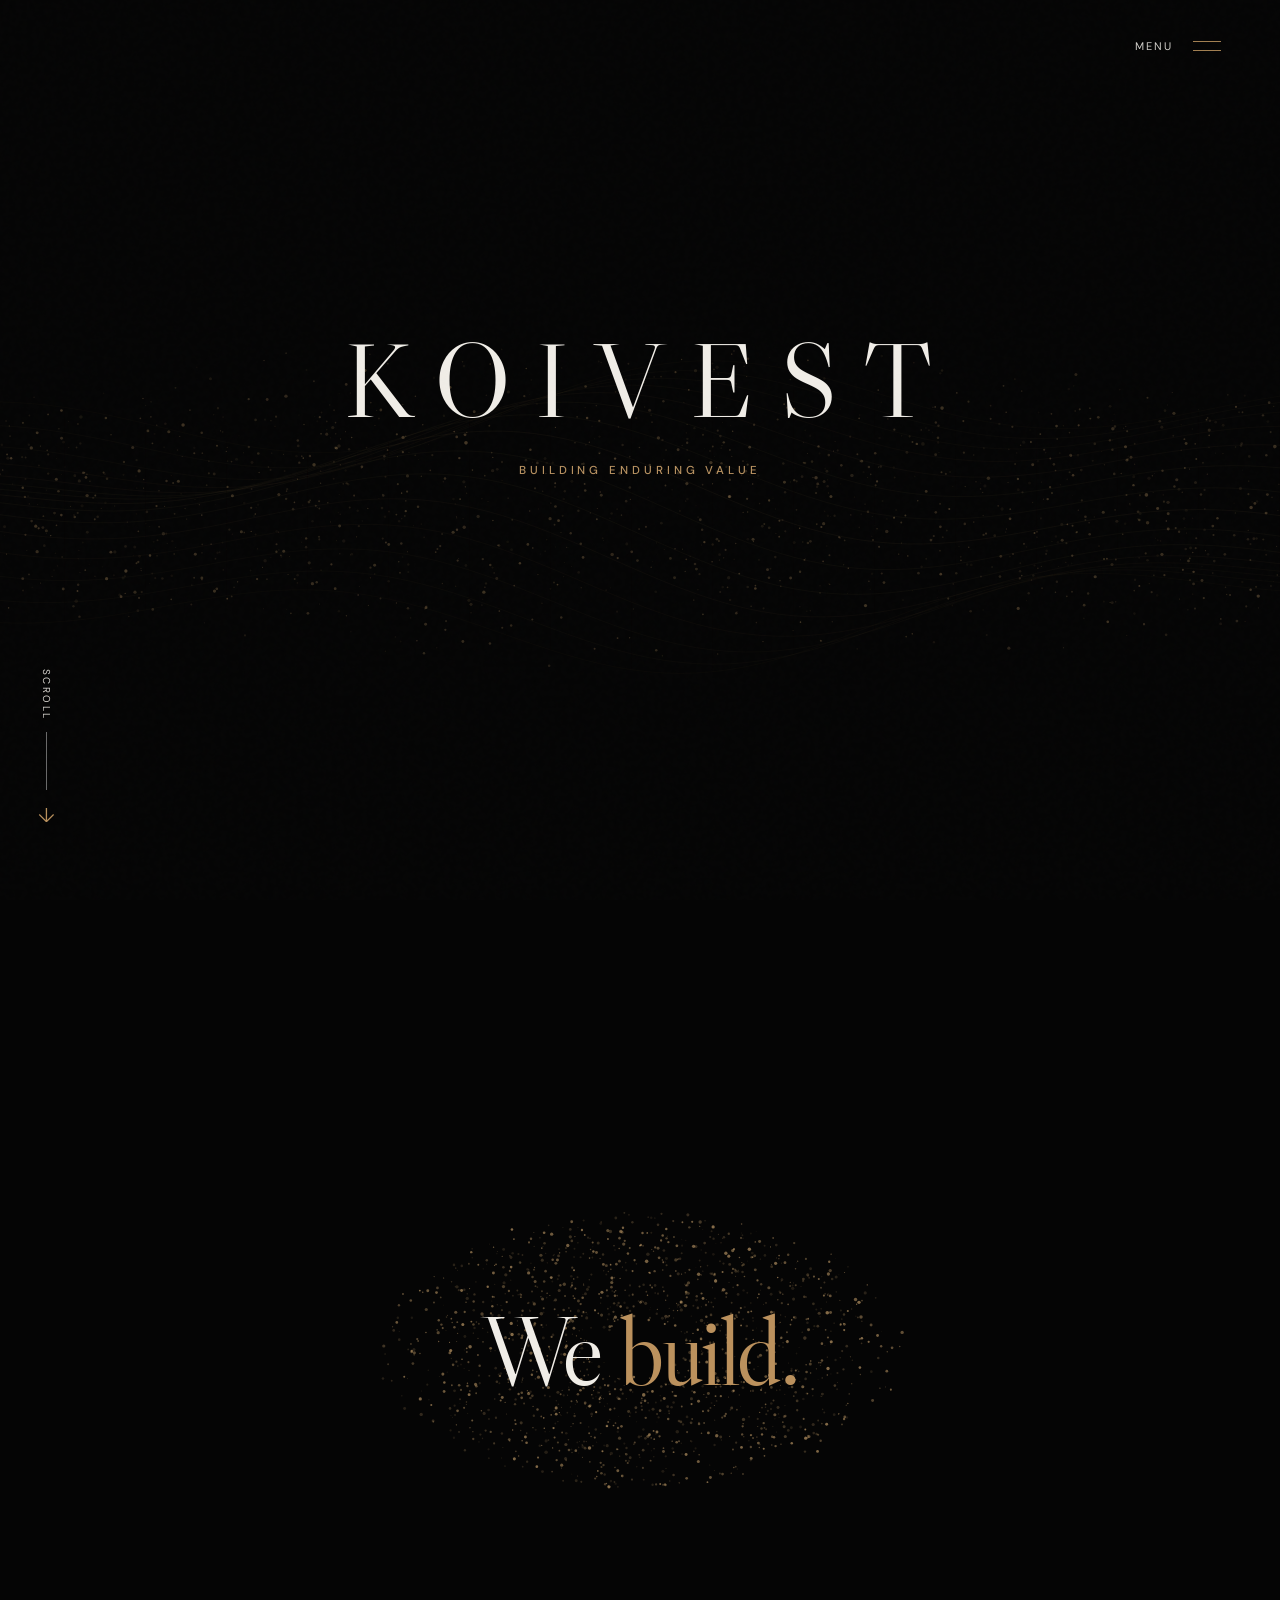
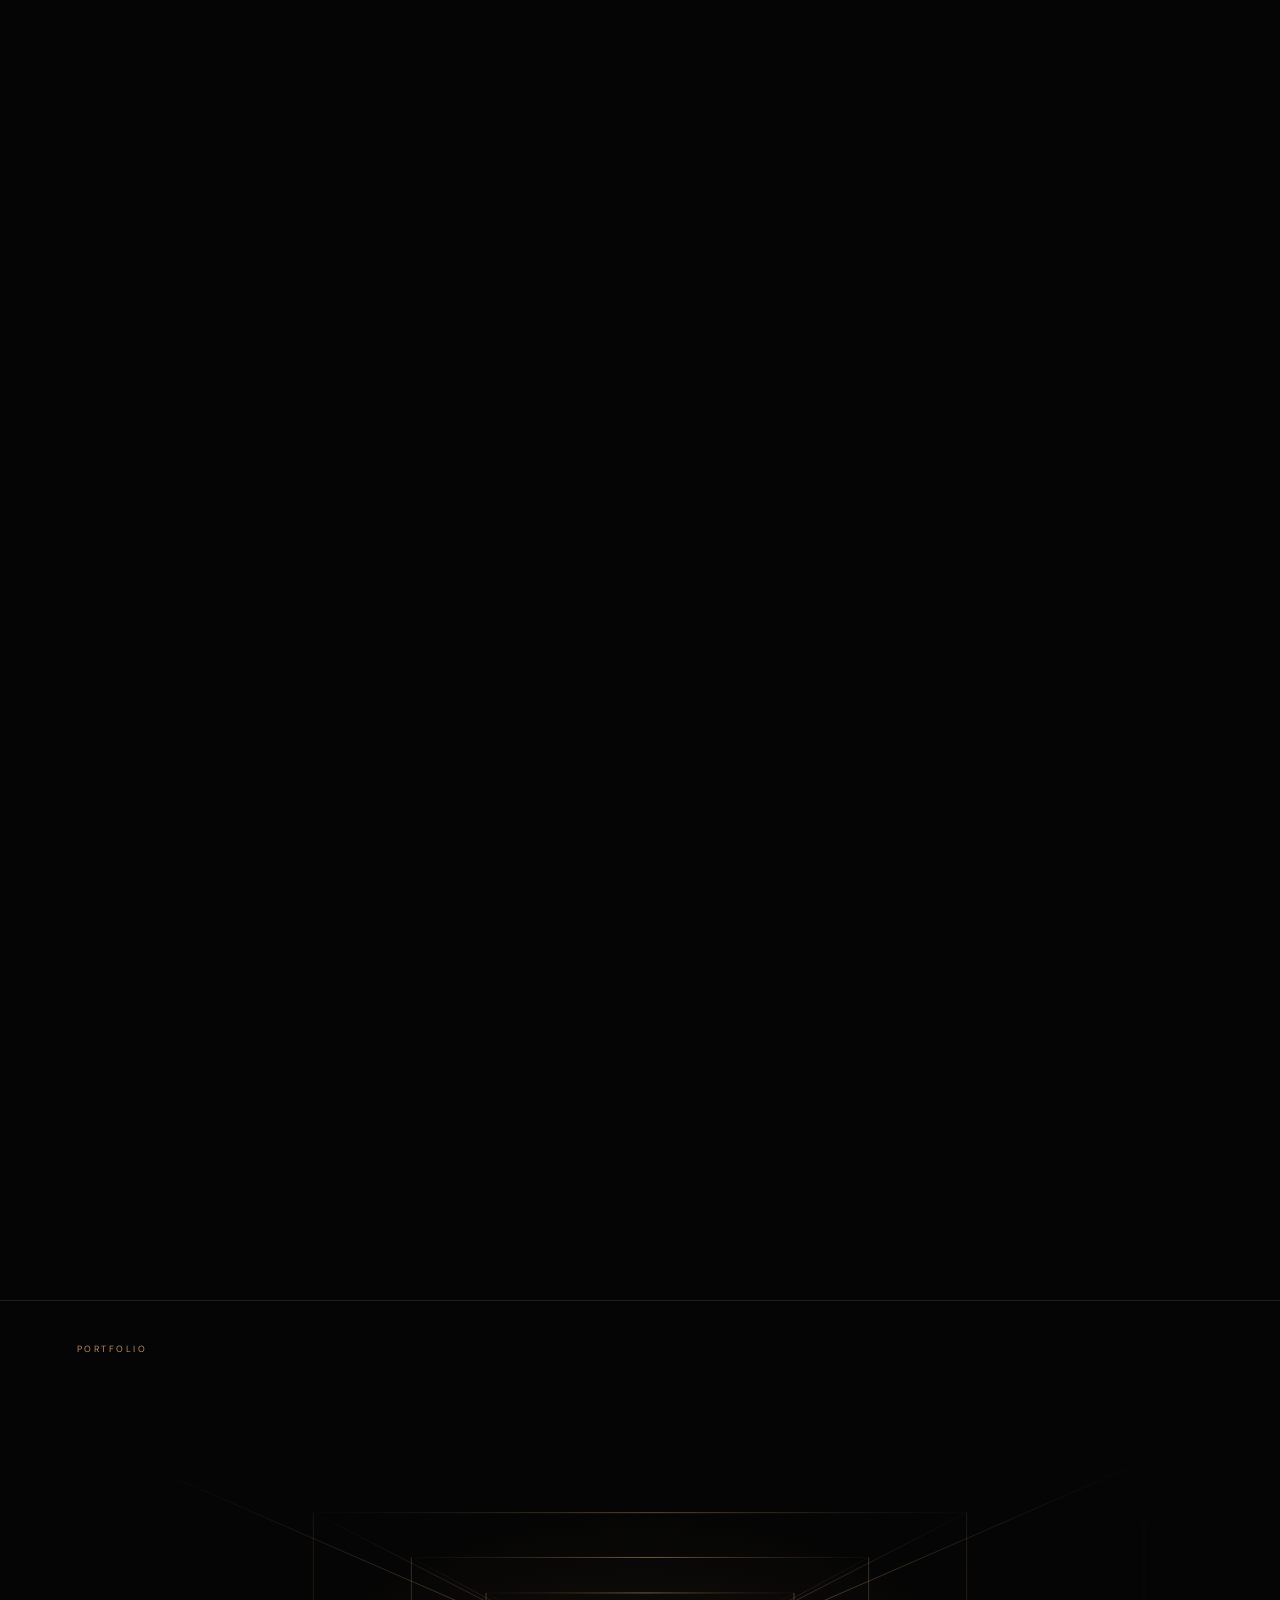
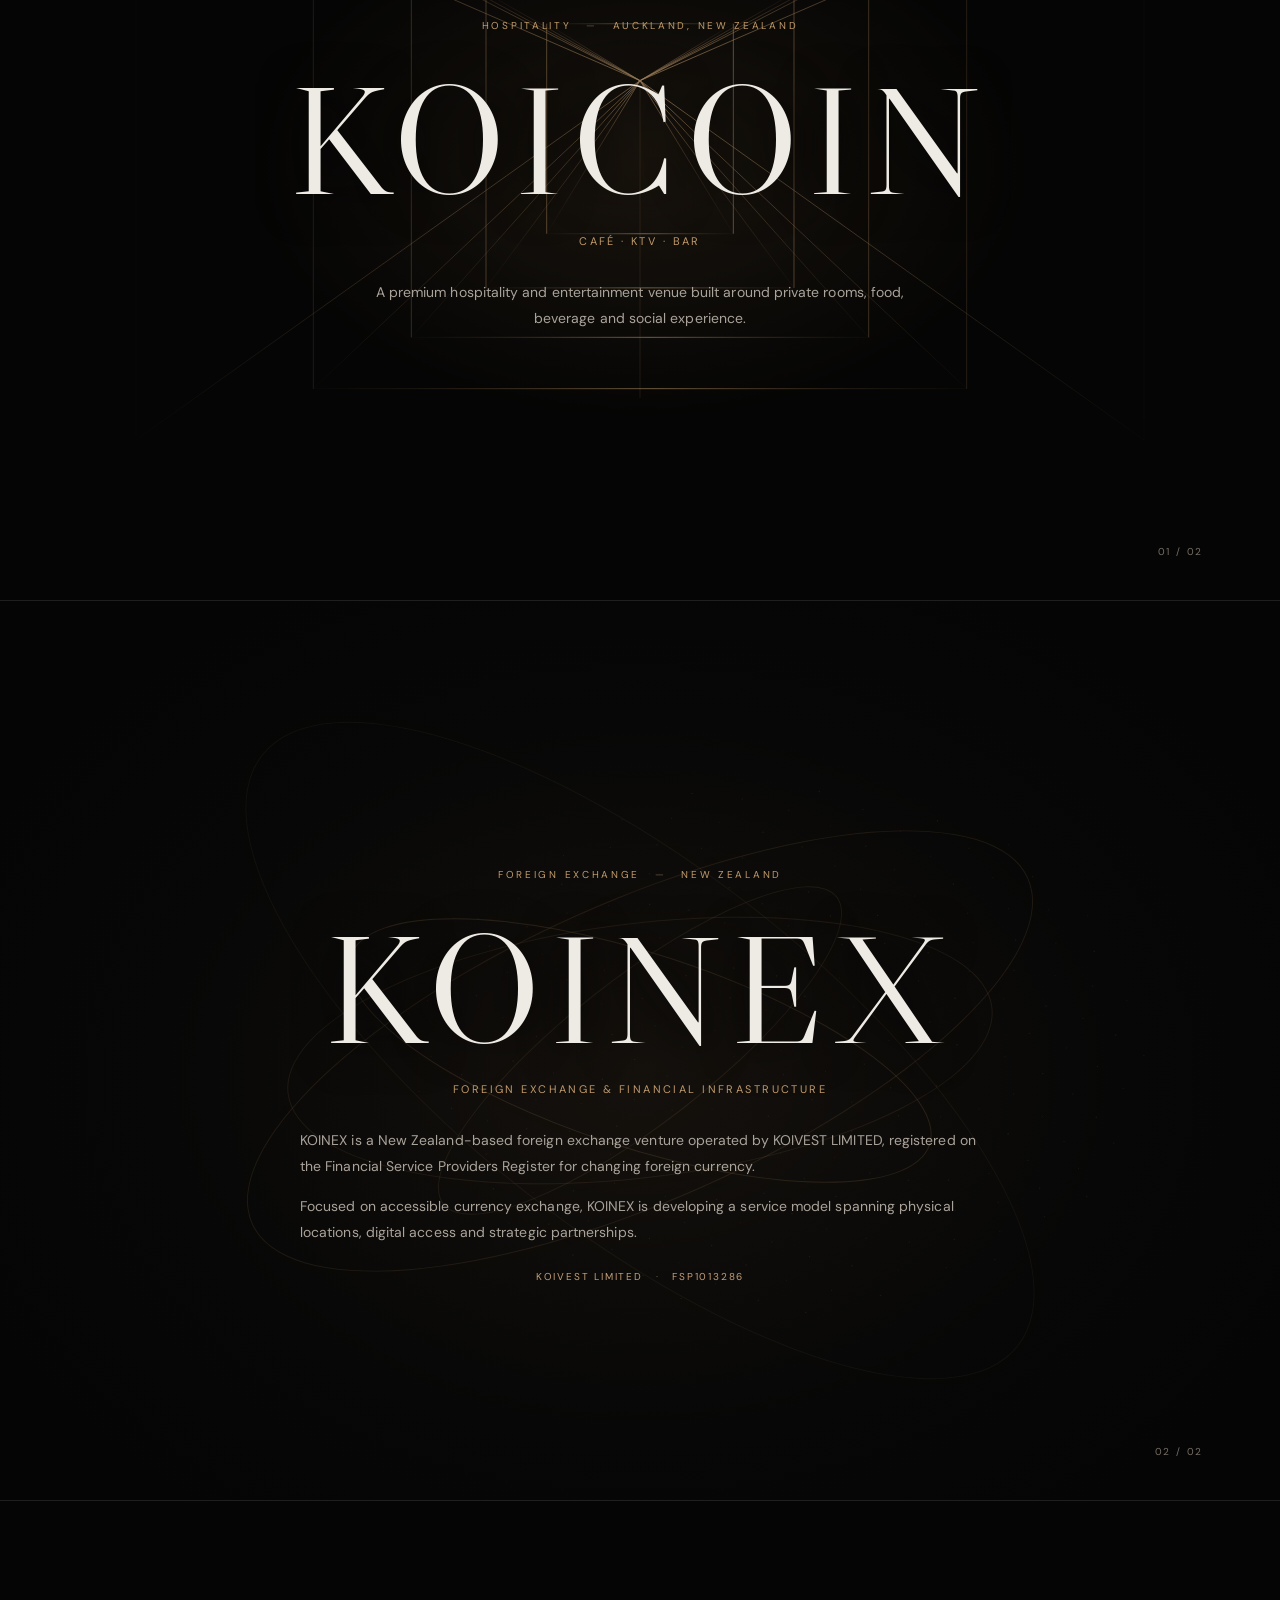
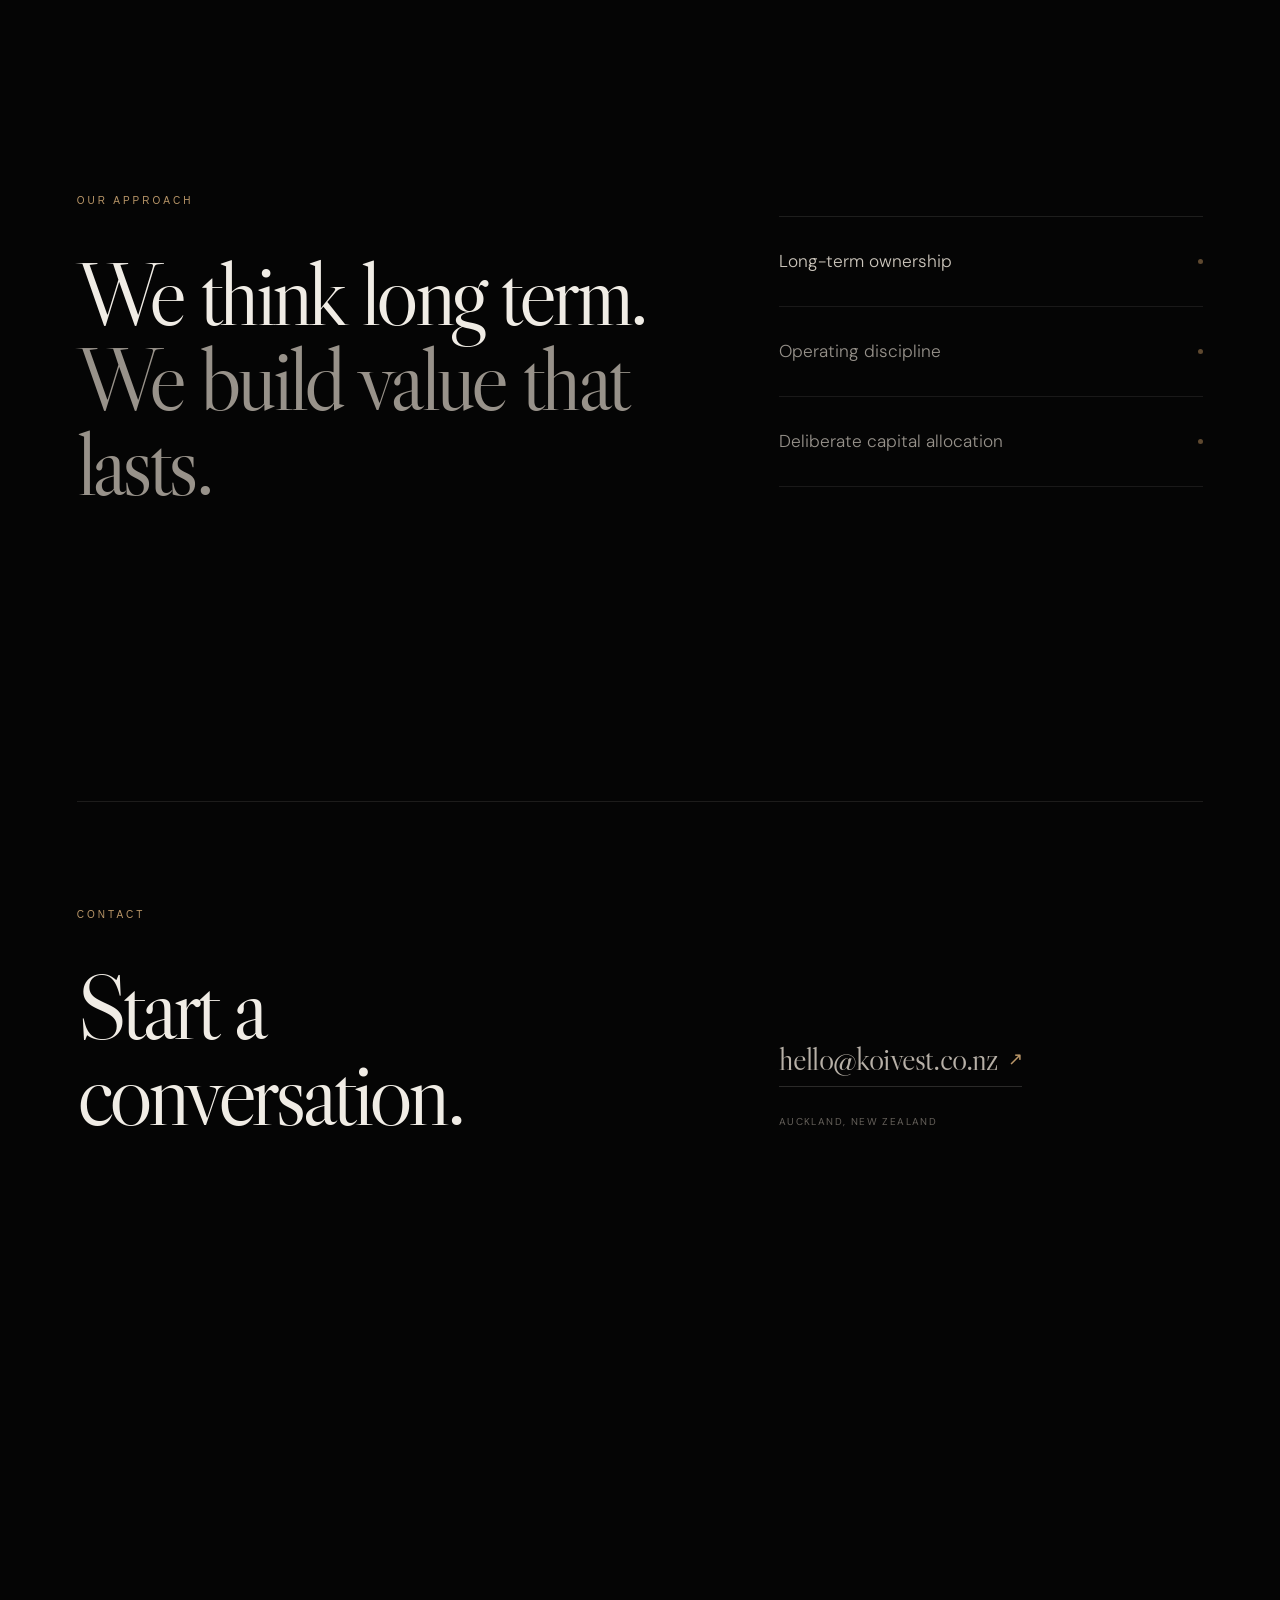
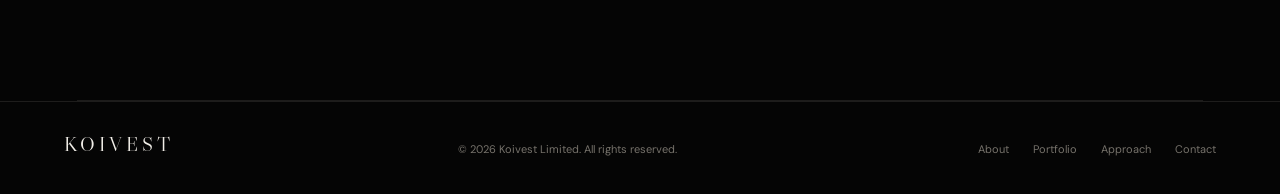
==== commit b935d845: "Add files via upload" ====
--- a/index.html
+++ b/index.html
@@ -9,7 +9,7 @@
   <link rel="preconnect" href="https://fonts.googleapis.com">
   <link rel="preconnect" href="https://fonts.gstatic.com" crossorigin>
   <link href="https://fonts.googleapis.com/css2?family=DM+Sans:wght@300;400;500&family=Libre+Caslon+Display&display=swap" rel="stylesheet">
-  <link rel="stylesheet" href="./styles.css?v=16.0" />
+  <link rel="stylesheet" href="./styles.css?v=16.1" />
 </head>
 <body>
   <div class="grain" aria-hidden="true"></div>
@@ -103,7 +103,8 @@
           <p class="v16-eyebrow">FOREIGN EXCHANGE <span>—</span> NEW ZEALAND</p>
           <h2 id="koinex-title">KOINEX</h2>
           <p class="v16-sector">Foreign Exchange &amp; Financial Infrastructure</p>
-          <p class="v16-description">KOINEX is a New Zealand-based foreign exchange venture operated by KOIVEST LIMITED, registered on the Financial Service Providers Register for changing foreign currency. Focused on accessible currency exchange, KOINEX is developing a service model spanning physical locations, digital access and strategic partnerships.</p>
+          <p class="v16-description v16-koinex-description">KOINEX is a New Zealand-based foreign exchange venture operated by KOIVEST LIMITED, registered on the Financial Service Providers Register for changing foreign currency.</p>
+          <p class="v16-description v16-koinex-description v16-koinex-description-second">Focused on accessible currency exchange, KOINEX is developing a service model spanning physical locations, digital access and strategic partnerships.</p>
           <p class="v16-fsp">KOIVEST LIMITED <span>·</span> FSP1013286</p>
         </div>
         <span class="v16-index" aria-hidden="true">02 / 02</span>
--- a/styles.css
+++ b/styles.css
@@ -1233,3 +1233,10 @@
 @keyframes v16-orbit{to{filter:brightness(1.5);opacity:.55;translate:0 -12px}}
 @media(max-width:760px){.portfolio-v16 .v16-brand{min-height:88svh;padding:130px 7vw 90px}.portfolio-v16 .v16-brand h2{font-size:clamp(62px,15vw,110px);letter-spacing:.035em}.portfolio-v16 .v16-eyebrow{font-size:9px;letter-spacing:.16em;margin-bottom:30px}.portfolio-v16 .v16-description{font-size:13px;line-height:1.75}.portfolio-v16 .v16-room-svg{width:155vw;max-width:none}.portfolio-v16 .v16-orbits i{width:100vw;height:44vw}.portfolio-v16 .v16-orbits i:nth-child(2){width:86vw;height:36vw}.portfolio-v16 .v16-orbits i:nth-child(3){width:75vw;height:29vw}.portfolio-v16 .v16-orbits i:nth-child(4){width:120vw;height:52vw}.portfolio-v16 .v16-orbits i:nth-child(5){width:64vw;height:22vw}.portfolio-v16 .v16-index{bottom:30px}}
 @media(prefers-reduced-motion:reduce){.portfolio-v16 .v16-room-svg,.portfolio-v16 .v16-orbits i{animation:none}}
+
+/* V16.1 — KOINEX copy readability only */
+.portfolio-v16 .venture-koinex .v16-brand-copy{width:min(850px,90vw)}
+.portfolio-v16 .venture-koinex .v16-koinex-description{max-width:680px;width:100%;margin:0 auto;text-align:left;font-size:14px;line-height:1.85;letter-spacing:.005em;text-wrap:pretty}
+.portfolio-v16 .venture-koinex .v16-koinex-description-second{margin-top:14px}
+.portfolio-v16 .venture-koinex .v16-fsp{margin-top:25px}
+@media(max-width:760px){.portfolio-v16 .venture-koinex .v16-koinex-description{max-width:100%;font-size:13px;line-height:1.75}.portfolio-v16 .venture-koinex .v16-koinex-description-second{margin-top:12px}}
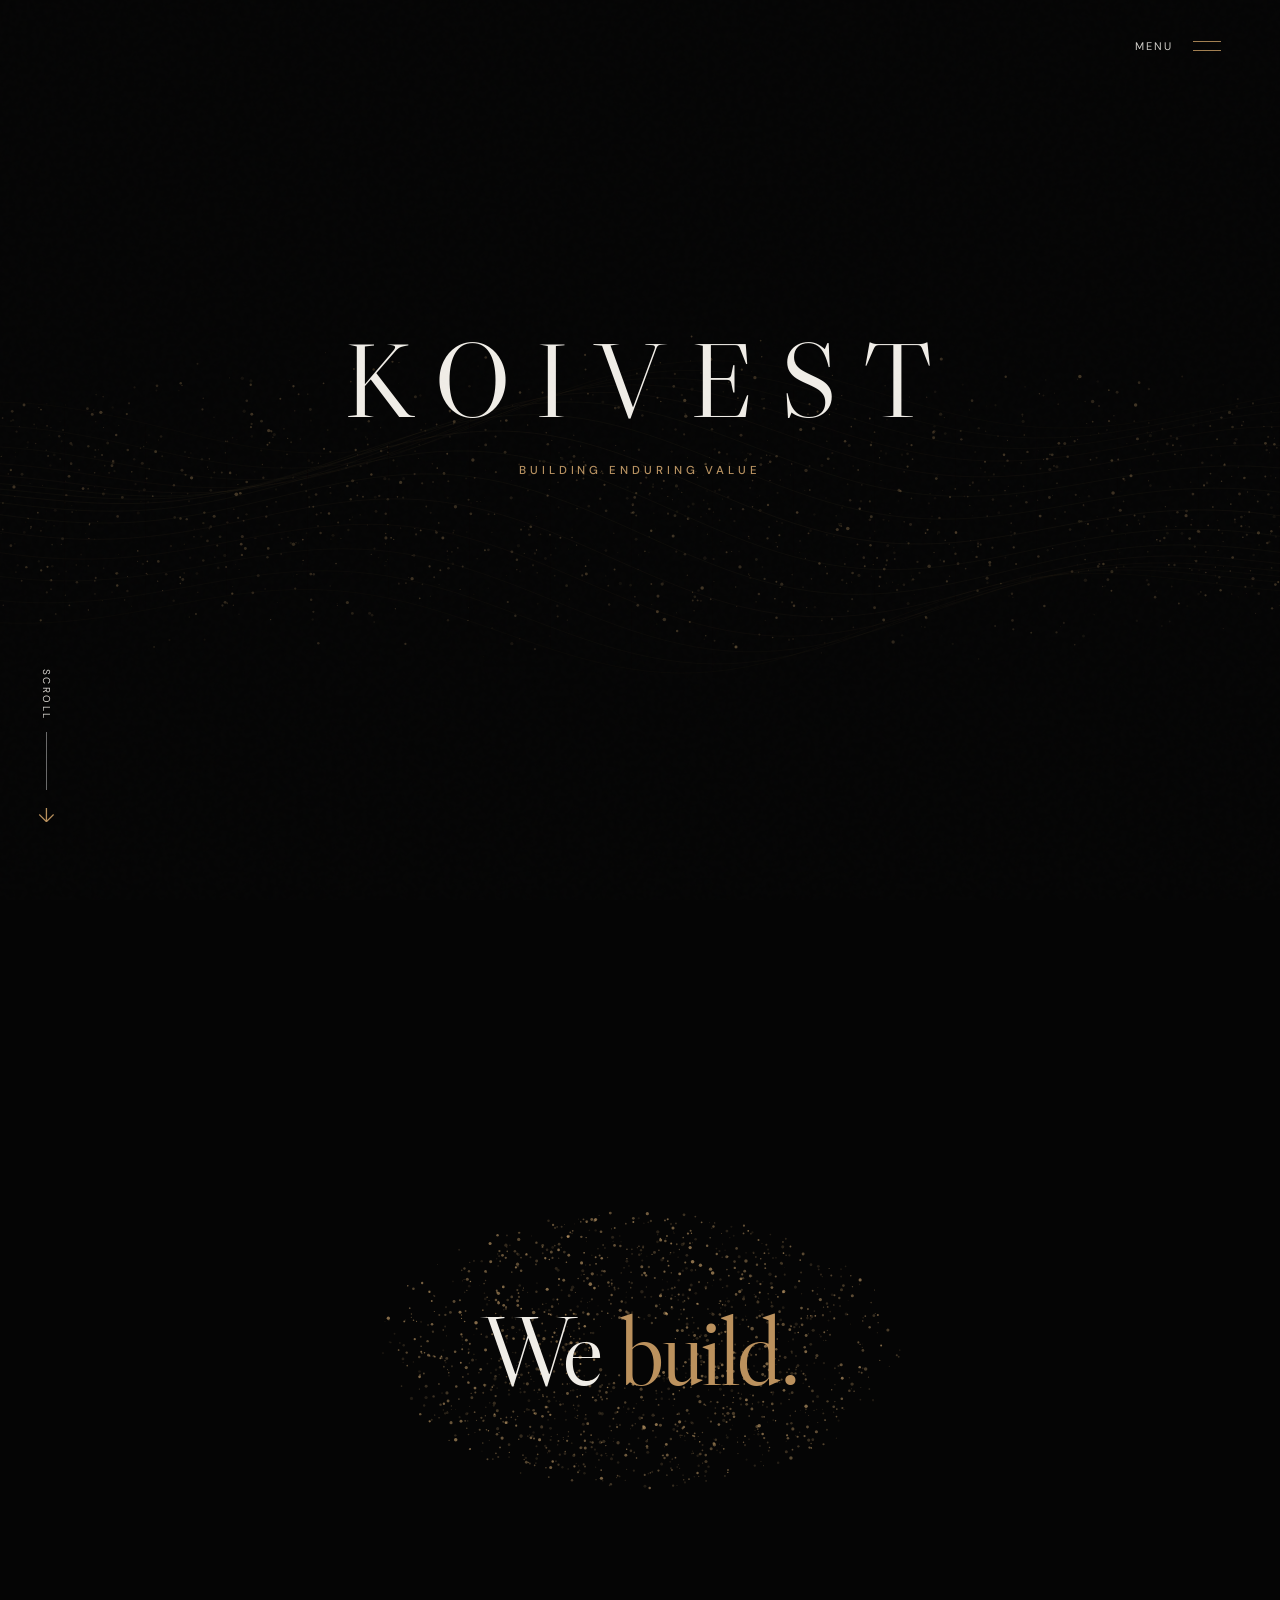
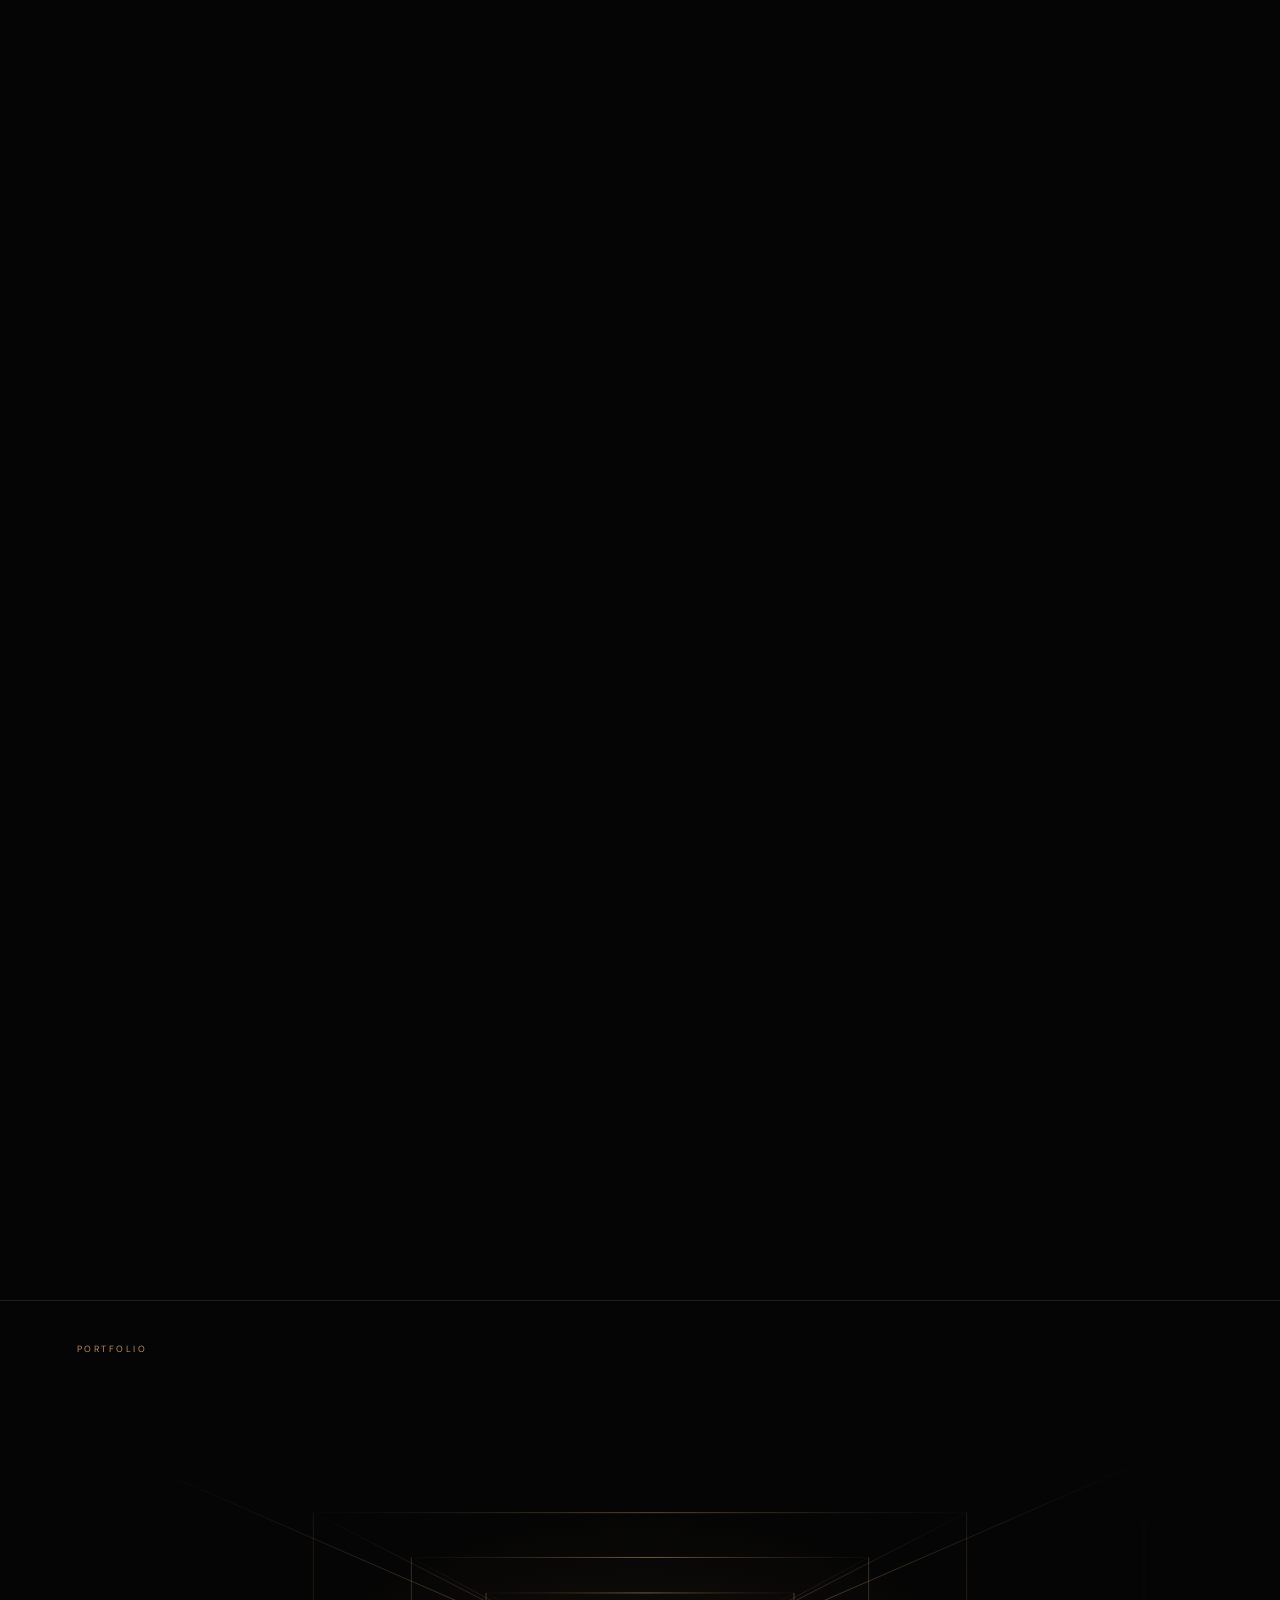
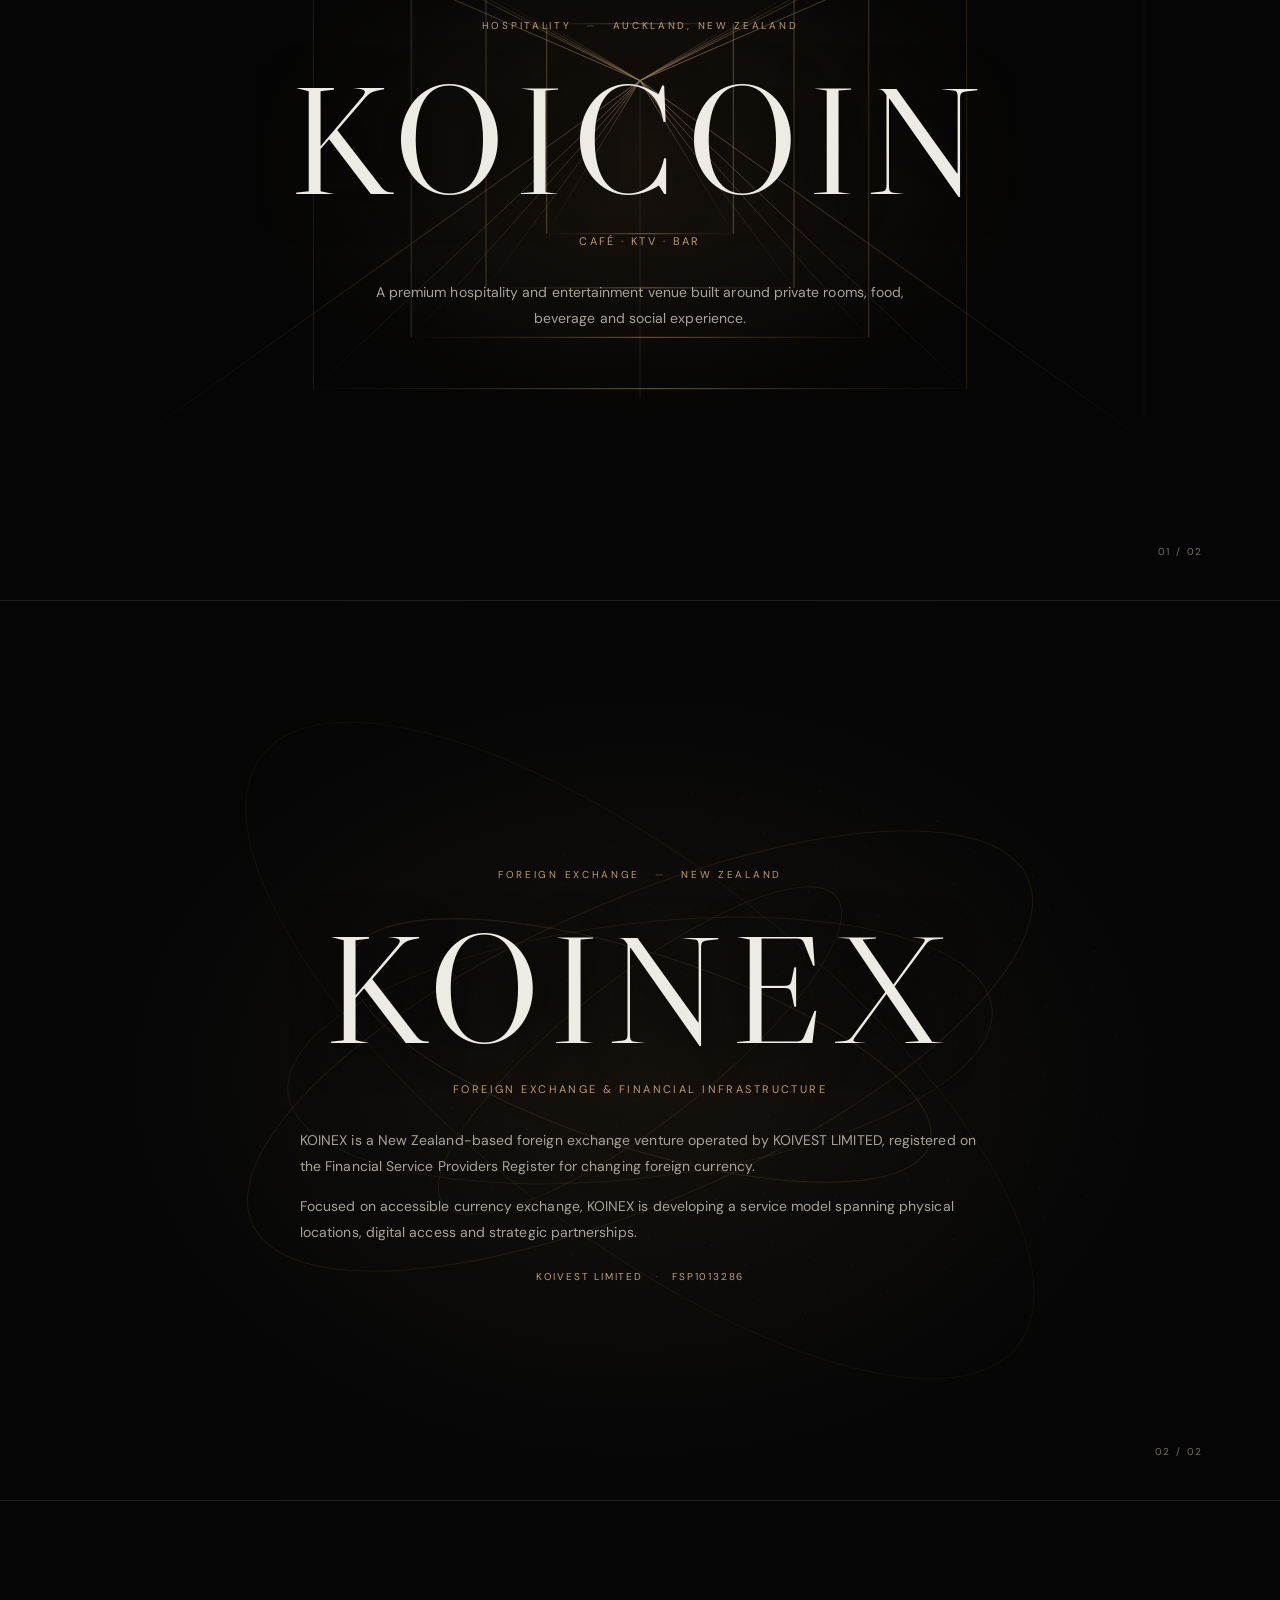
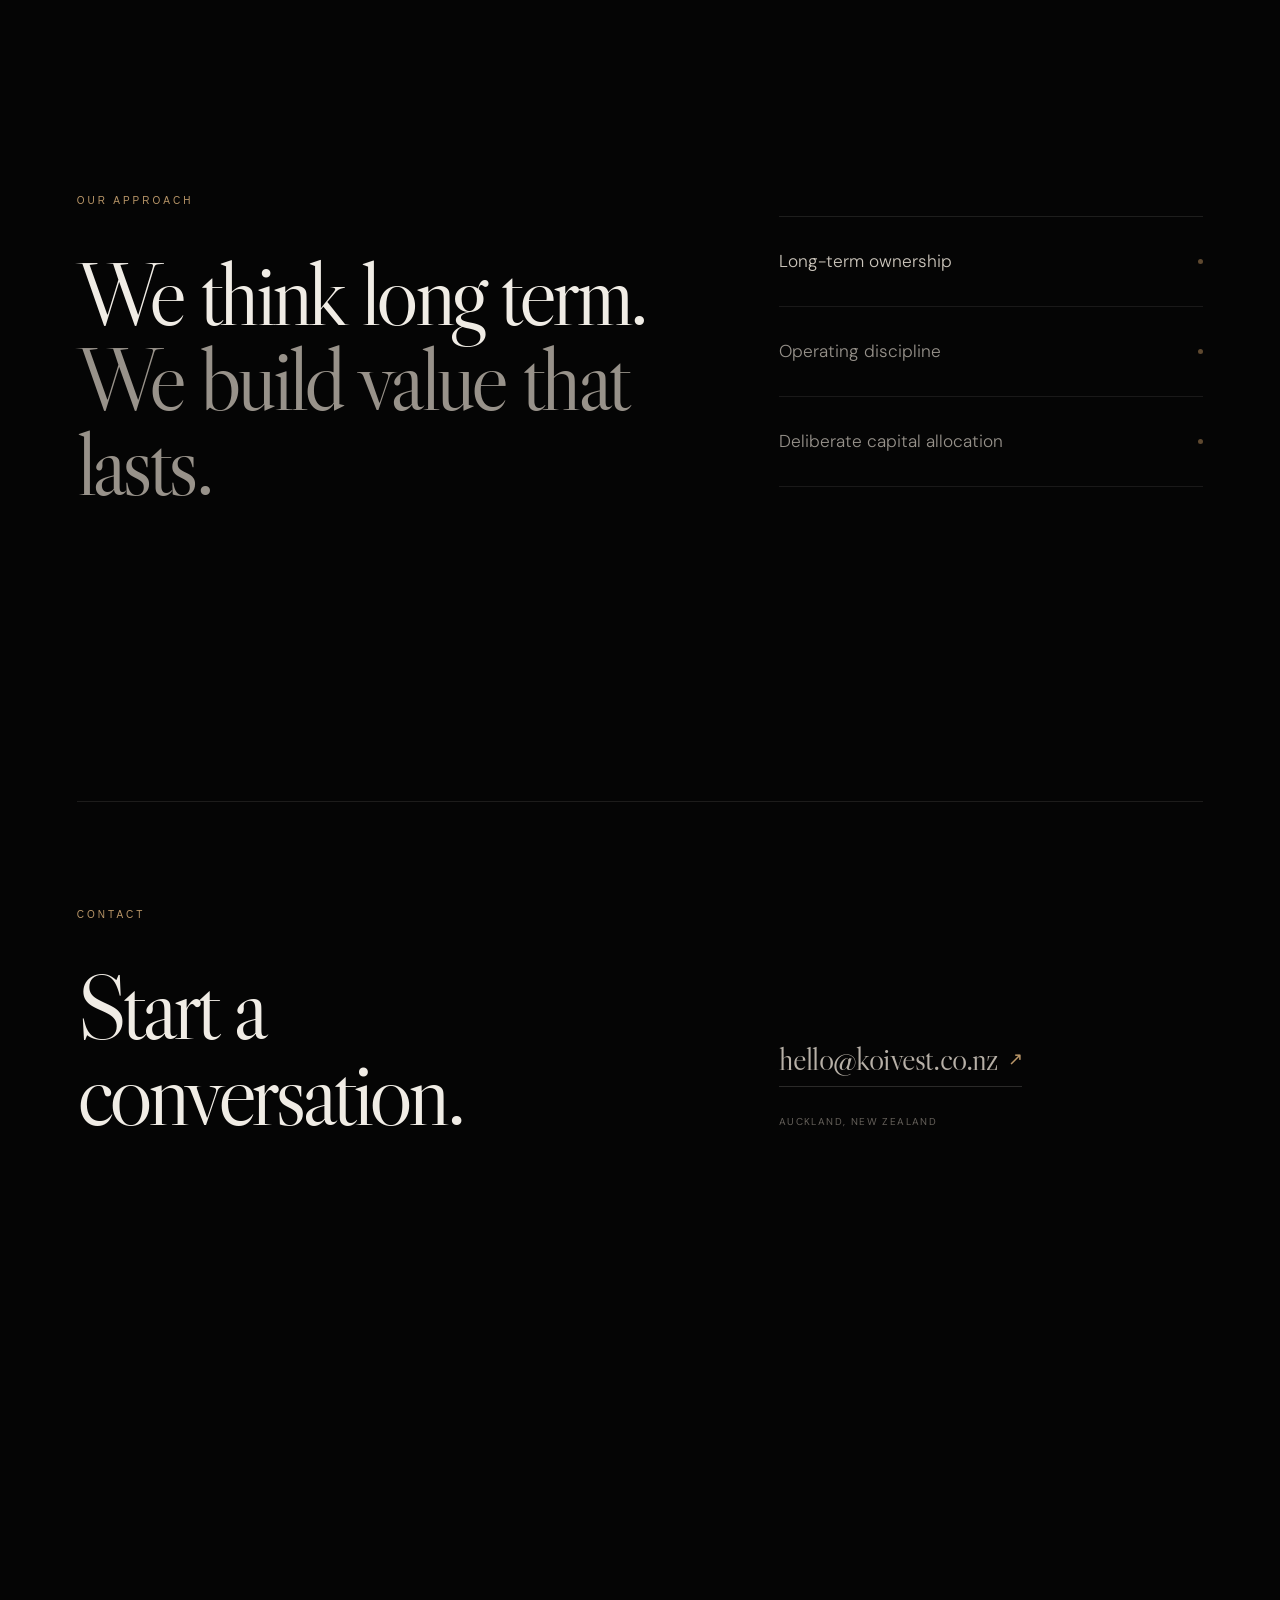
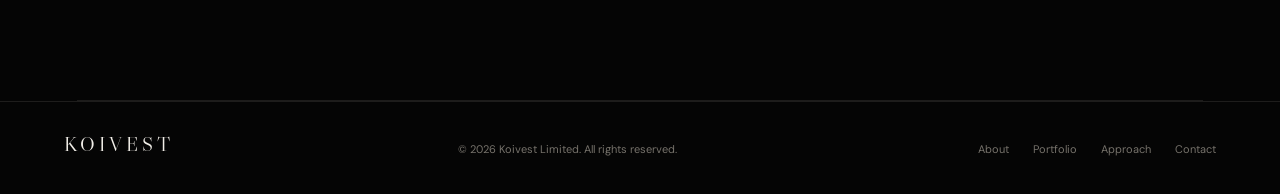
==== commit 27fb93e0: "Add files via upload" ====
--- a/index.html
+++ b/index.html
@@ -9,7 +9,7 @@
   <link rel="preconnect" href="https://fonts.googleapis.com">
   <link rel="preconnect" href="https://fonts.gstatic.com" crossorigin>
   <link href="https://fonts.googleapis.com/css2?family=DM+Sans:wght@300;400;500&family=Libre+Caslon+Display&display=swap" rel="stylesheet">
-  <link rel="stylesheet" href="./styles.css?v=16.1" />
+  <link rel="stylesheet" href="./styles.css?v=16.2" />
 </head>
 <body>
   <div class="grain" aria-hidden="true"></div>
@@ -99,12 +99,12 @@
       <article class="venture venture-koinex v16-brand" aria-labelledby="koinex-title">
         <canvas id="networkCanvas" aria-hidden="true"></canvas>
         <div class="v16-orbits" aria-hidden="true"><i></i><i></i><i></i><i></i><i></i></div>
-        <div class="v16-brand-copy">
+        <div class="v16-brand-copy" style="width:min(850px,90vw);">
           <p class="v16-eyebrow">FOREIGN EXCHANGE <span>—</span> NEW ZEALAND</p>
           <h2 id="koinex-title">KOINEX</h2>
           <p class="v16-sector">Foreign Exchange &amp; Financial Infrastructure</p>
-          <p class="v16-description v16-koinex-description">KOINEX is a New Zealand-based foreign exchange venture operated by KOIVEST LIMITED, registered on the Financial Service Providers Register for changing foreign currency.</p>
-          <p class="v16-description v16-koinex-description v16-koinex-description-second">Focused on accessible currency exchange, KOINEX is developing a service model spanning physical locations, digital access and strategic partnerships.</p>
+          <p class="v16-description v16-koinex-description" style="display:block;max-width:680px;width:100%;margin:0 auto;text-align:left!important;line-height:1.85;">KOINEX is a New Zealand-based foreign exchange venture operated by KOIVEST LIMITED, registered on the Financial Service Providers Register for changing foreign currency.</p>
+          <p class="v16-description v16-koinex-description v16-koinex-description-second" style="display:block;max-width:680px;width:100%;margin:14px auto 0;text-align:left!important;line-height:1.85;">Focused on accessible currency exchange, KOINEX is developing a service model spanning physical locations, digital access and strategic partnerships.</p>
           <p class="v16-fsp">KOIVEST LIMITED <span>·</span> FSP1013286</p>
         </div>
         <span class="v16-index" aria-hidden="true">02 / 02</span>
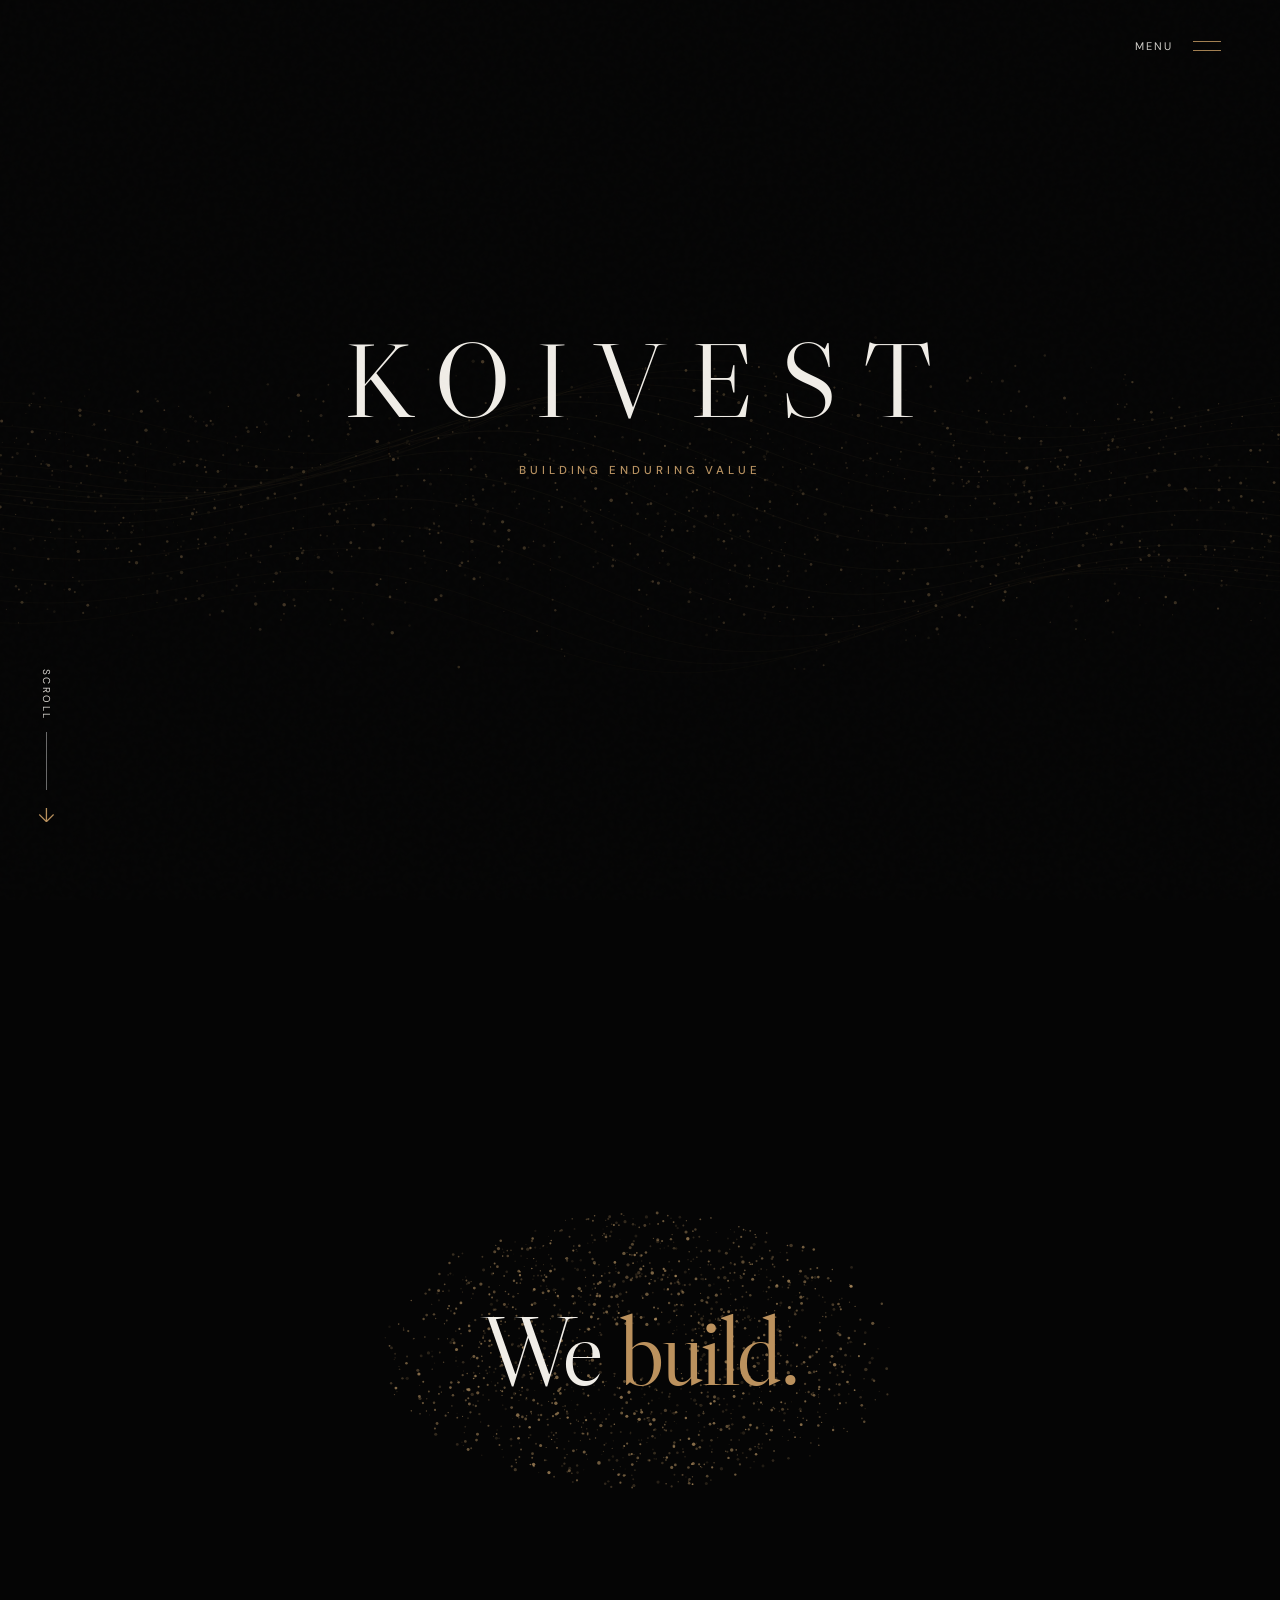
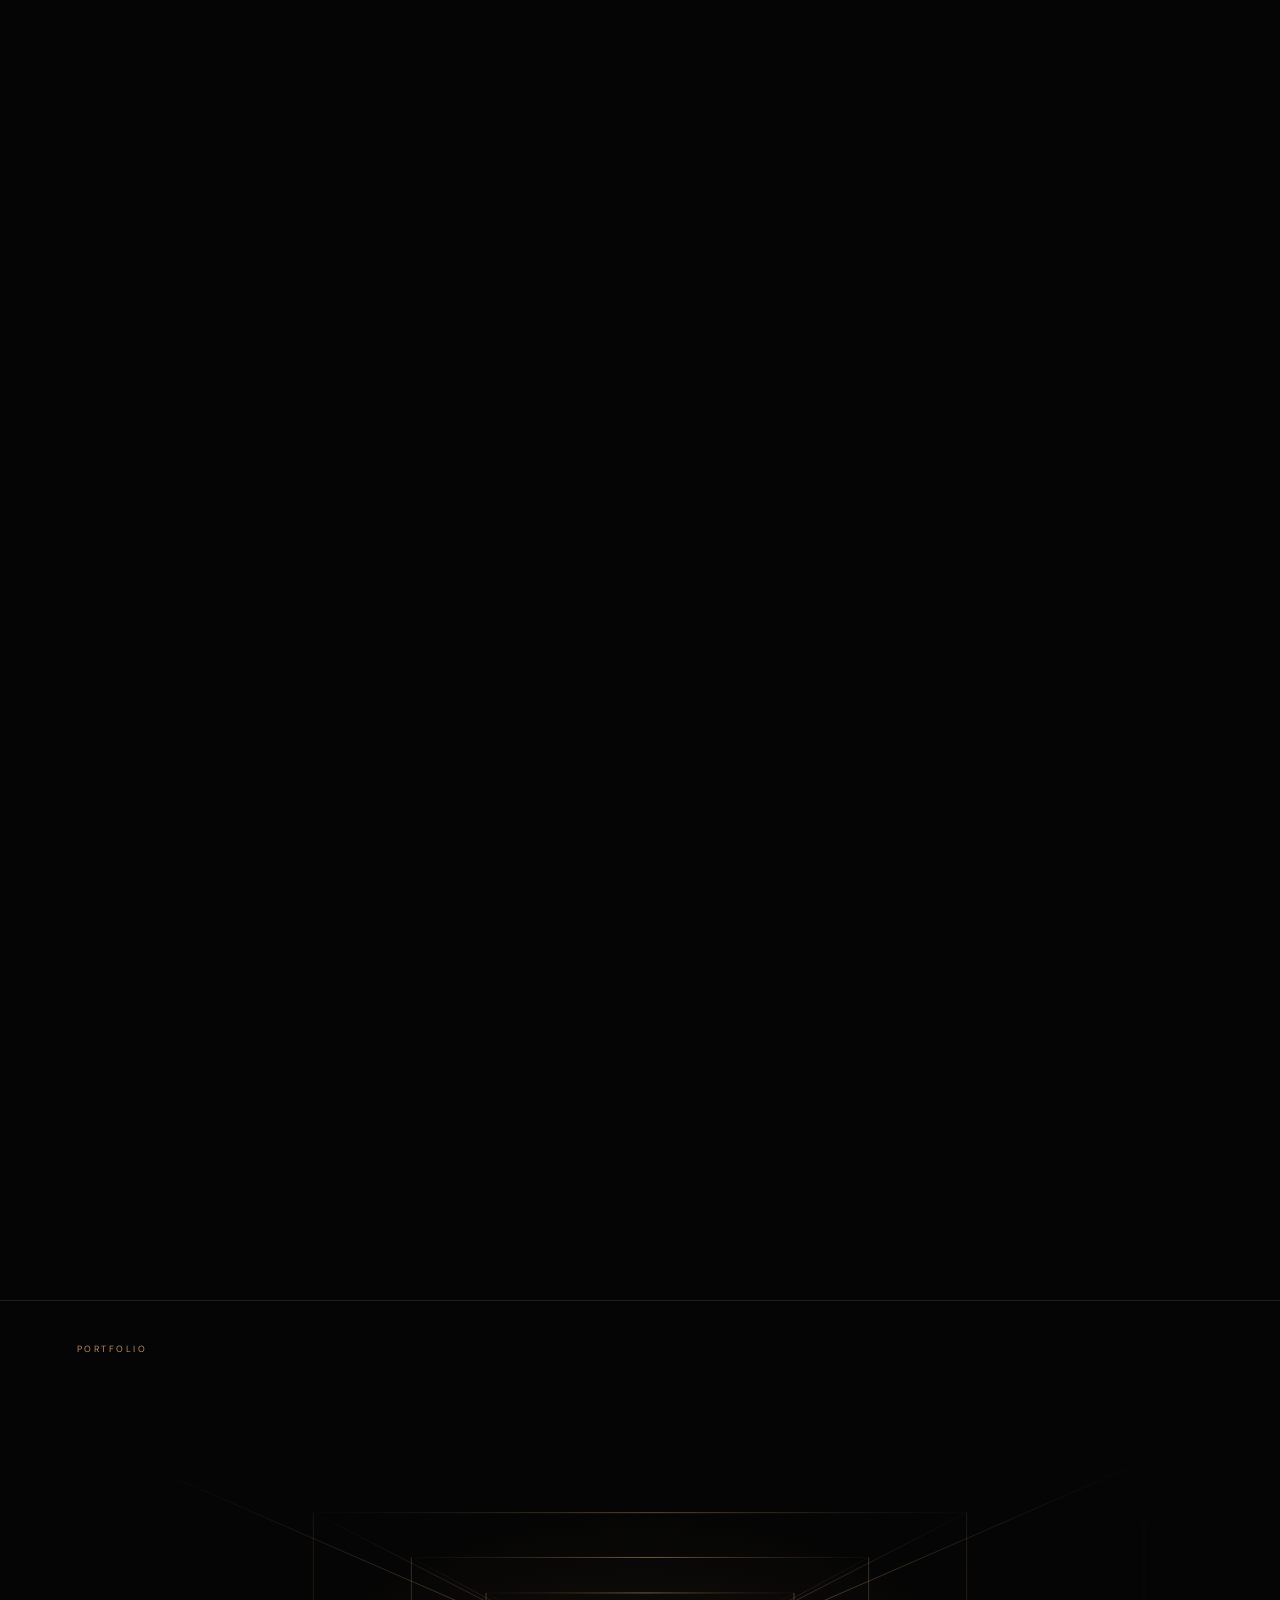
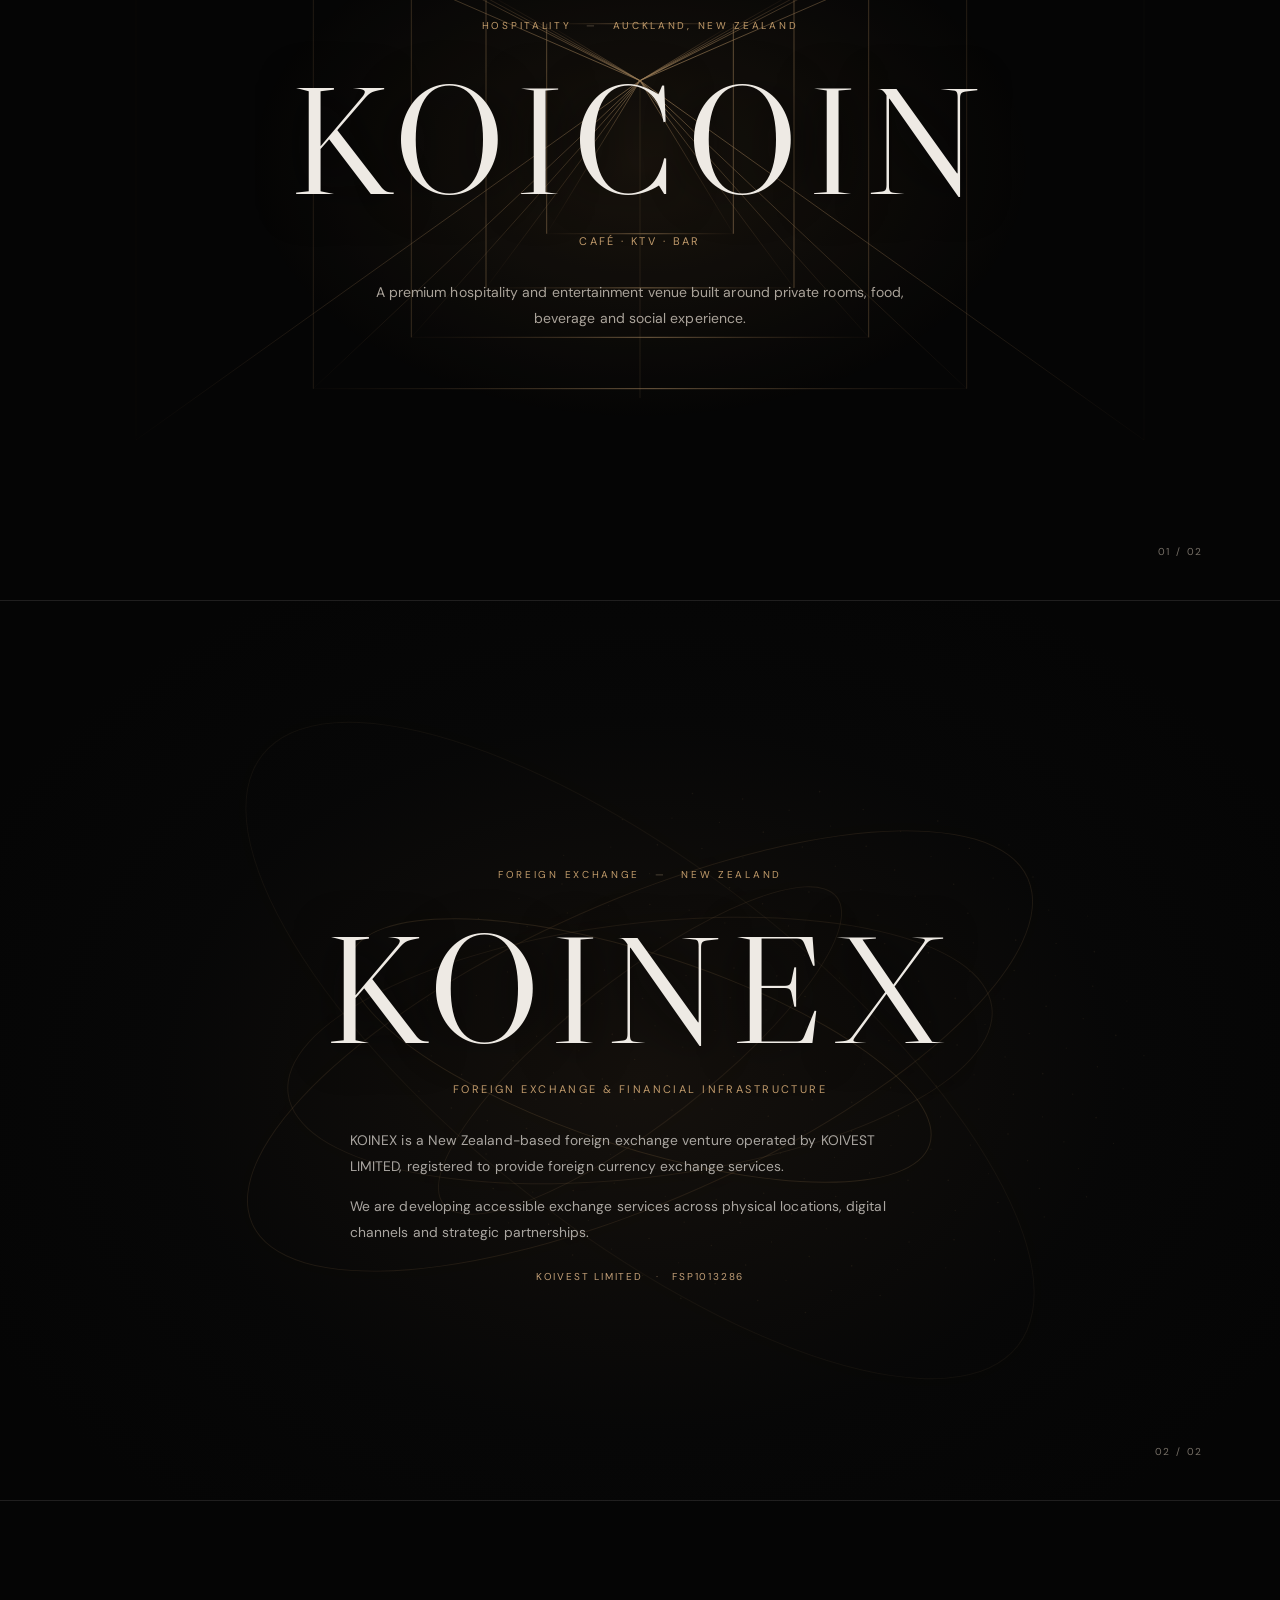
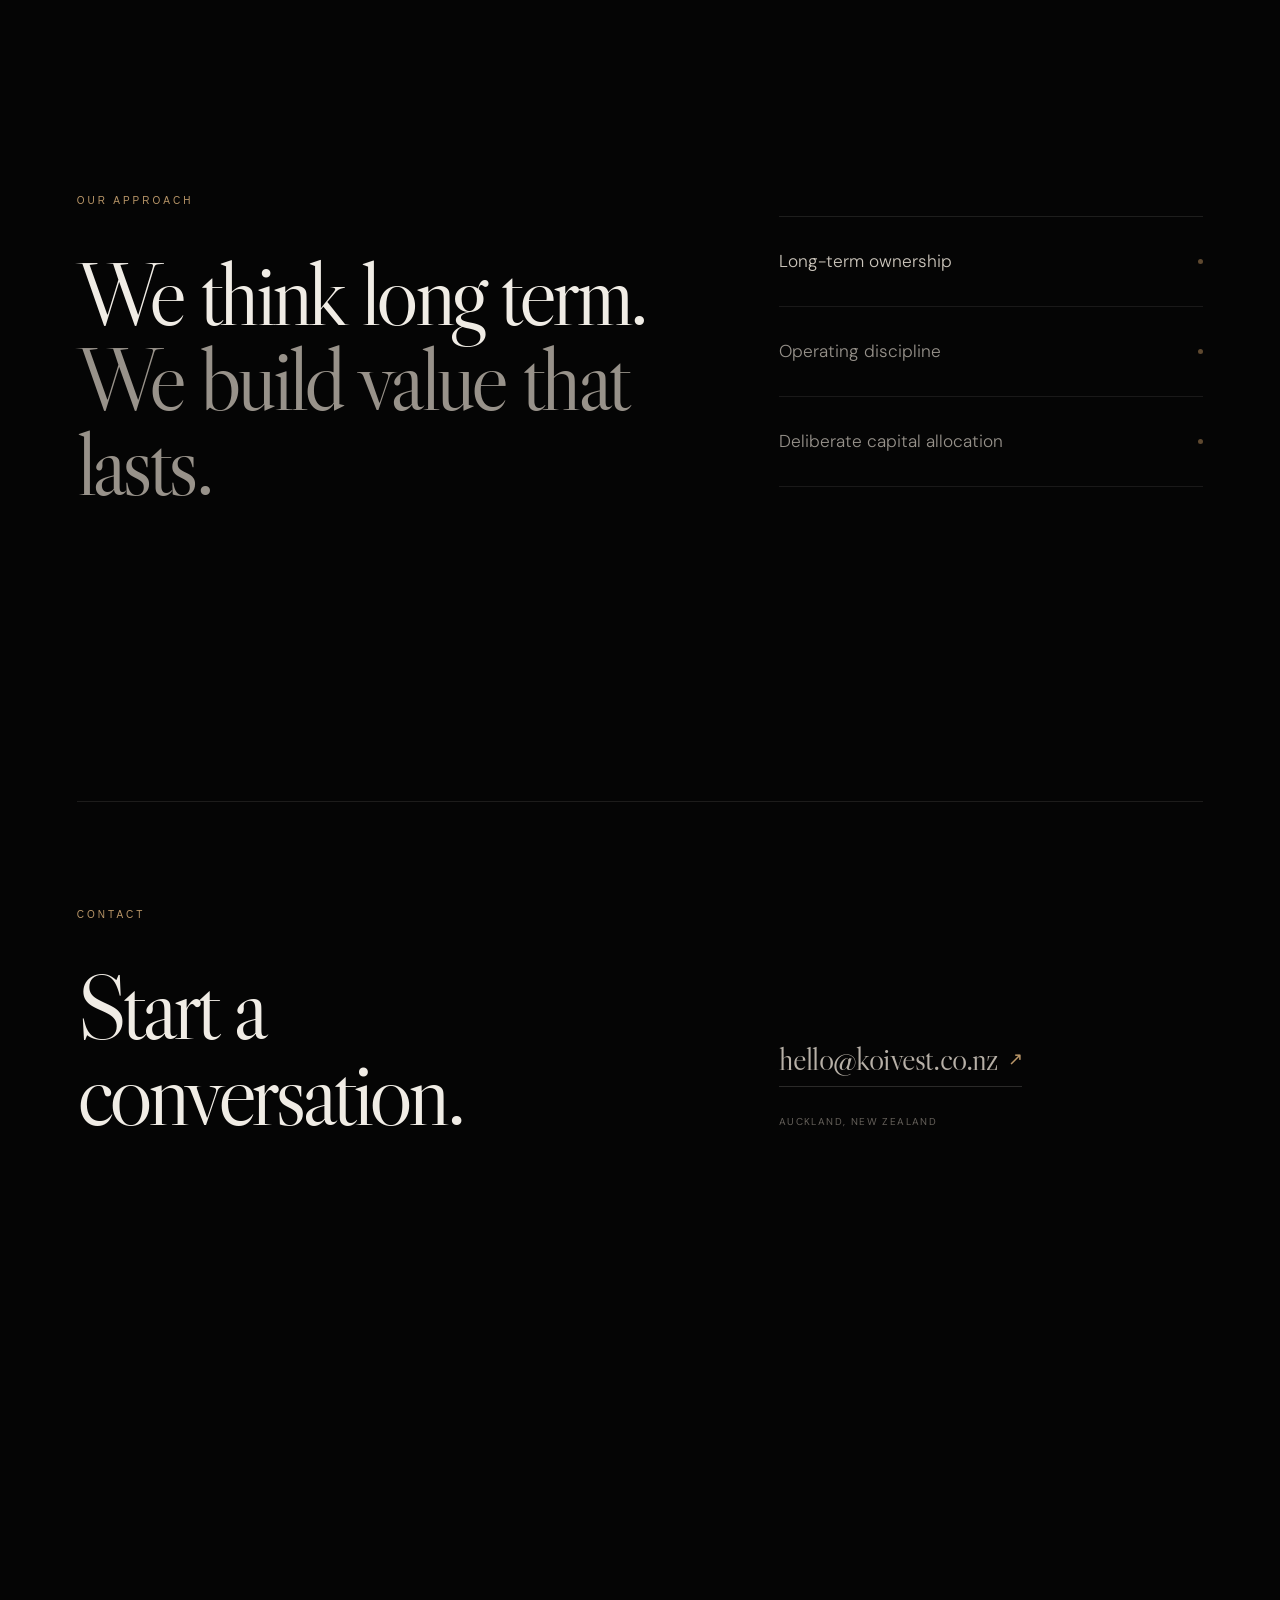
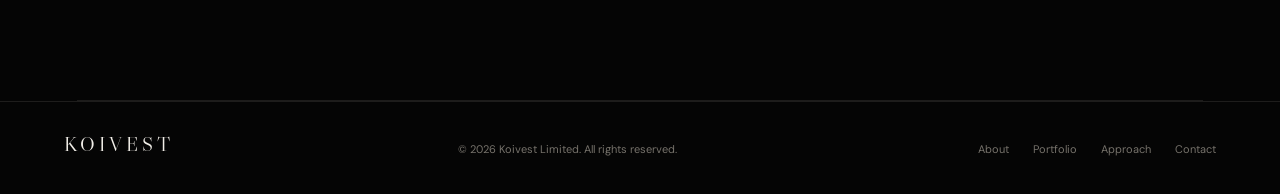
==== commit 31f67ccf: "Add files via upload" ====
--- a/index.html
+++ b/index.html
@@ -9,7 +9,7 @@
   <link rel="preconnect" href="https://fonts.googleapis.com">
   <link rel="preconnect" href="https://fonts.gstatic.com" crossorigin>
   <link href="https://fonts.googleapis.com/css2?family=DM+Sans:wght@300;400;500&family=Libre+Caslon+Display&display=swap" rel="stylesheet">
-  <link rel="stylesheet" href="./styles.css?v=16.2" />
+  <link rel="stylesheet" href="./styles.css?v=16.3" />
 </head>
 <body>
   <div class="grain" aria-hidden="true"></div>
@@ -103,8 +103,10 @@
           <p class="v16-eyebrow">FOREIGN EXCHANGE <span>—</span> NEW ZEALAND</p>
           <h2 id="koinex-title">KOINEX</h2>
           <p class="v16-sector">Foreign Exchange &amp; Financial Infrastructure</p>
-          <p class="v16-description v16-koinex-description" style="display:block;max-width:680px;width:100%;margin:0 auto;text-align:left!important;line-height:1.85;">KOINEX is a New Zealand-based foreign exchange venture operated by KOIVEST LIMITED, registered on the Financial Service Providers Register for changing foreign currency.</p>
-          <p class="v16-description v16-koinex-description v16-koinex-description-second" style="display:block;max-width:680px;width:100%;margin:14px auto 0;text-align:left!important;line-height:1.85;">Focused on accessible currency exchange, KOINEX is developing a service model spanning physical locations, digital access and strategic partnerships.</p>
+          <div class="v163-koinex-copy" style="width:min(580px,calc(100% - 32px));max-width:100%;margin:31px auto 0;text-align:left;">
+            <p style="margin:0;text-align:left;line-height:1.85;">KOINEX is a New Zealand-based foreign exchange venture operated by KOIVEST LIMITED, registered to provide foreign currency exchange services.</p>
+            <p style="margin:15px 0 0;text-align:left;line-height:1.85;">We are developing accessible exchange services across physical locations, digital channels and strategic partnerships.</p>
+          </div>
           <p class="v16-fsp">KOIVEST LIMITED <span>·</span> FSP1013286</p>
         </div>
         <span class="v16-index" aria-hidden="true">02 / 02</span>
--- a/styles.css
+++ b/styles.css
@@ -1240,3 +1240,8 @@
 .portfolio-v16 .venture-koinex .v16-koinex-description-second{margin-top:14px}
 .portfolio-v16 .venture-koinex .v16-fsp{margin-top:25px}
 @media(max-width:760px){.portfolio-v16 .venture-koinex .v16-koinex-description{max-width:100%;font-size:13px;line-height:1.75}.portfolio-v16 .venture-koinex .v16-koinex-description-second{margin-top:12px}}
+
+/* V16.3: narrow centered KOINEX text block, left-aligned paragraphs */
+.portfolio-v16 .venture-koinex .v163-koinex-copy{box-sizing:border-box;color:#aaa6a1;font-size:clamp(13px,1.08vw,16px);letter-spacing:.005em;line-height:1.85;text-align:left}
+.portfolio-v16 .venture-koinex .v163-koinex-copy p{text-align:left!important;text-wrap:pretty}
+@media(max-width:600px){.portfolio-v16 .venture-koinex .v163-koinex-copy{width:min(100%,440px)!important;margin-top:25px!important;padding:0 5px;font-size:13px}}
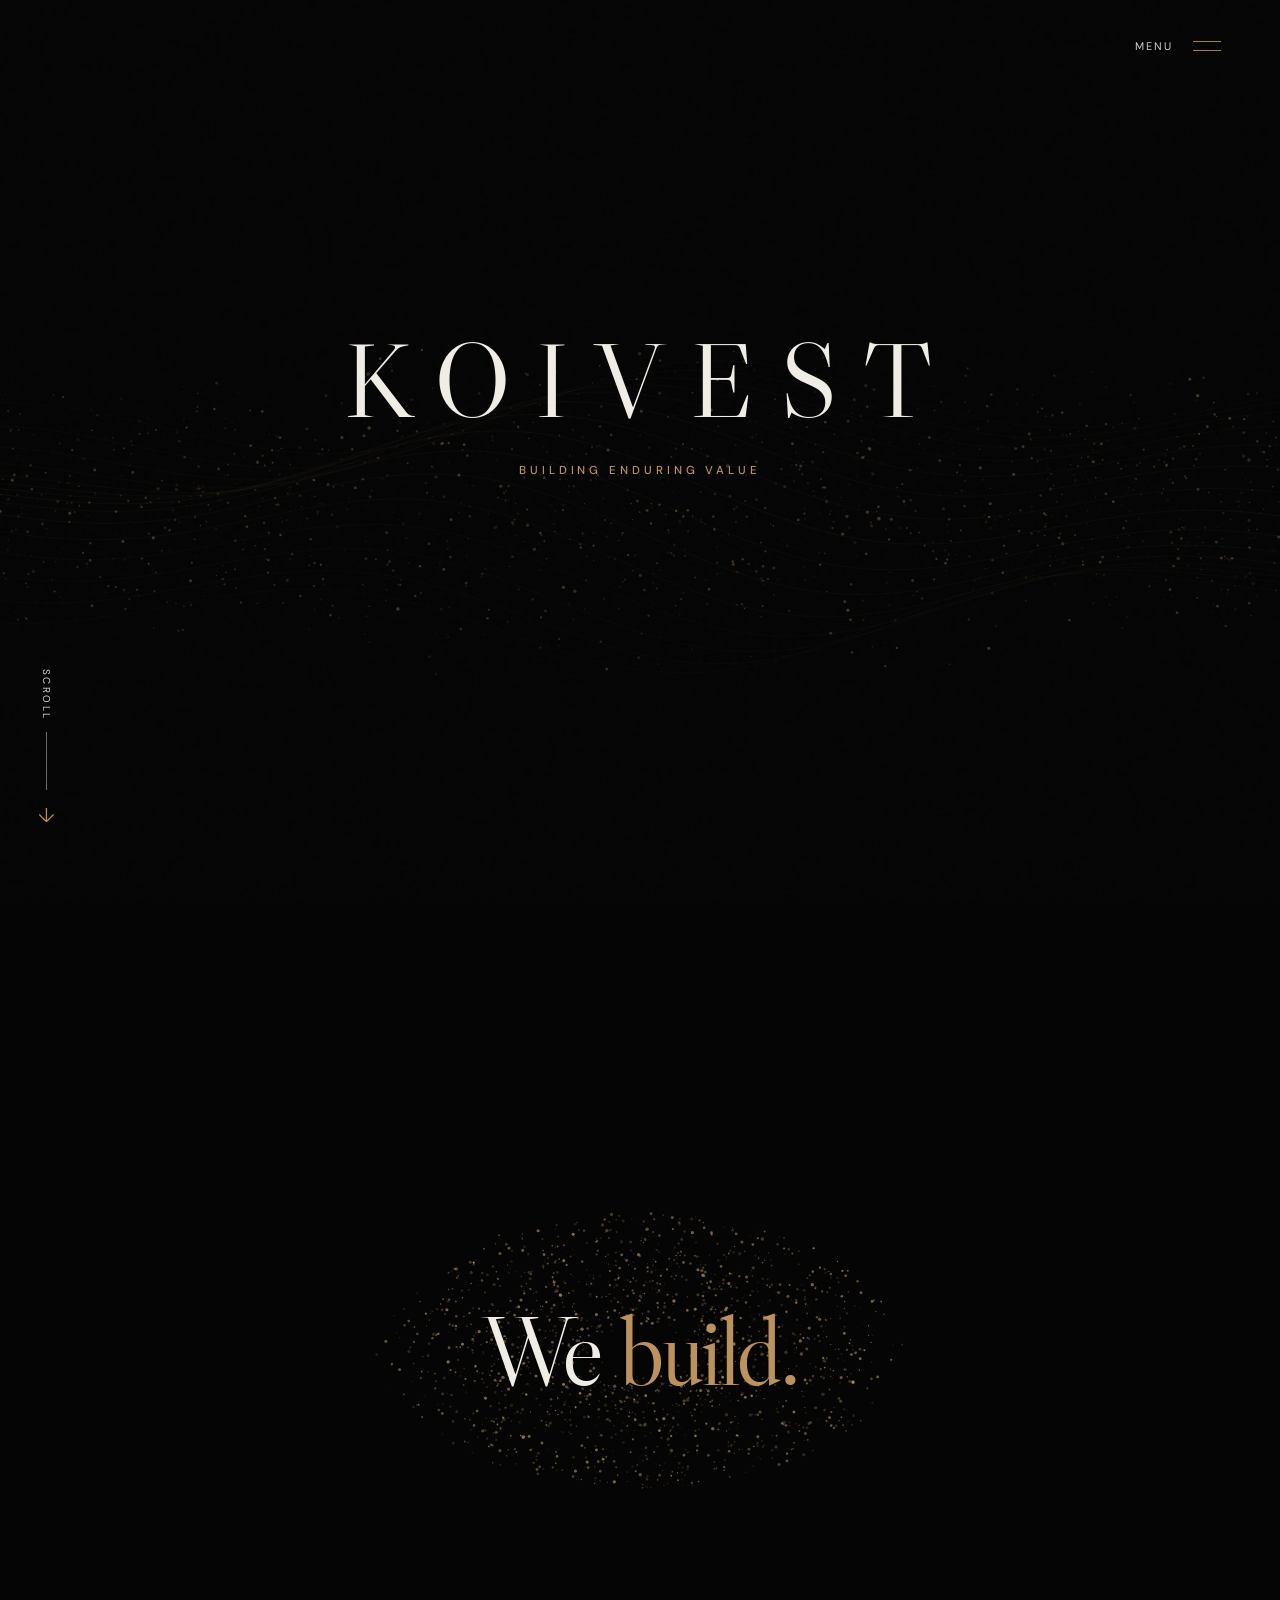
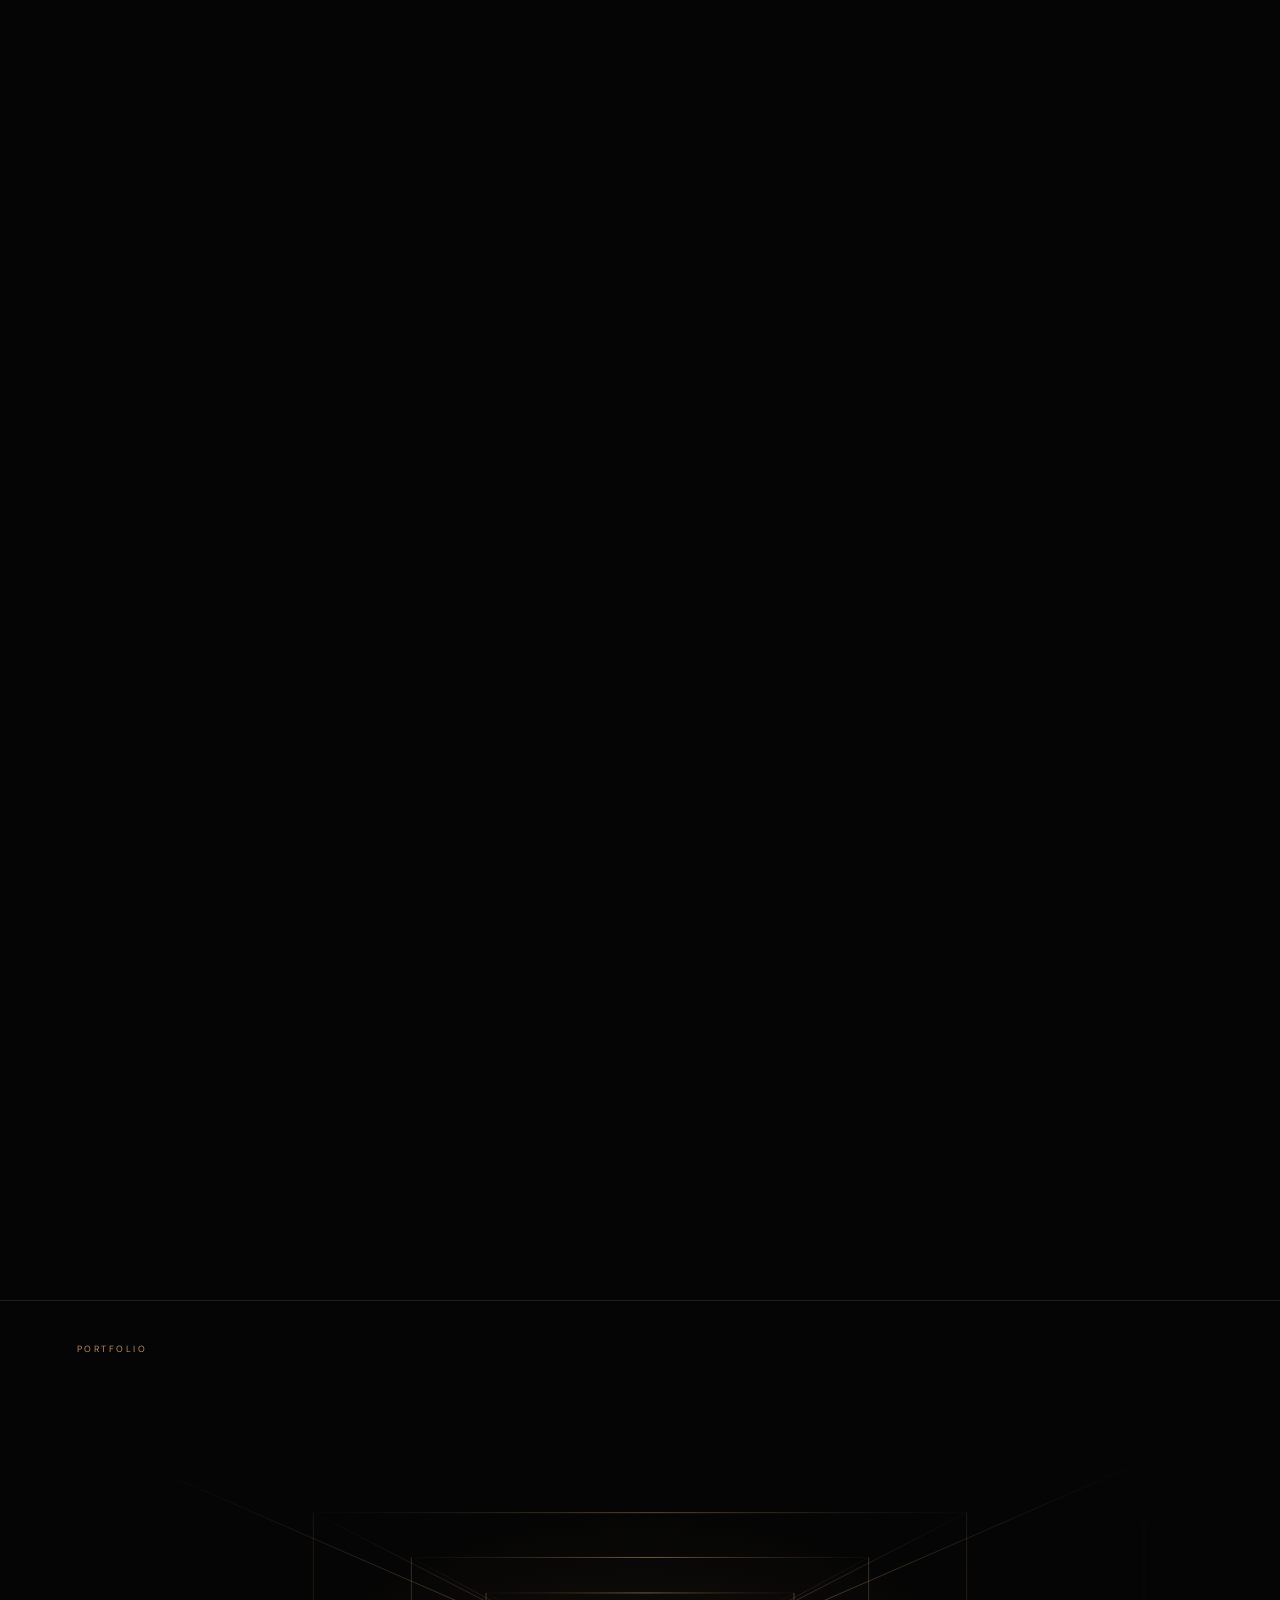
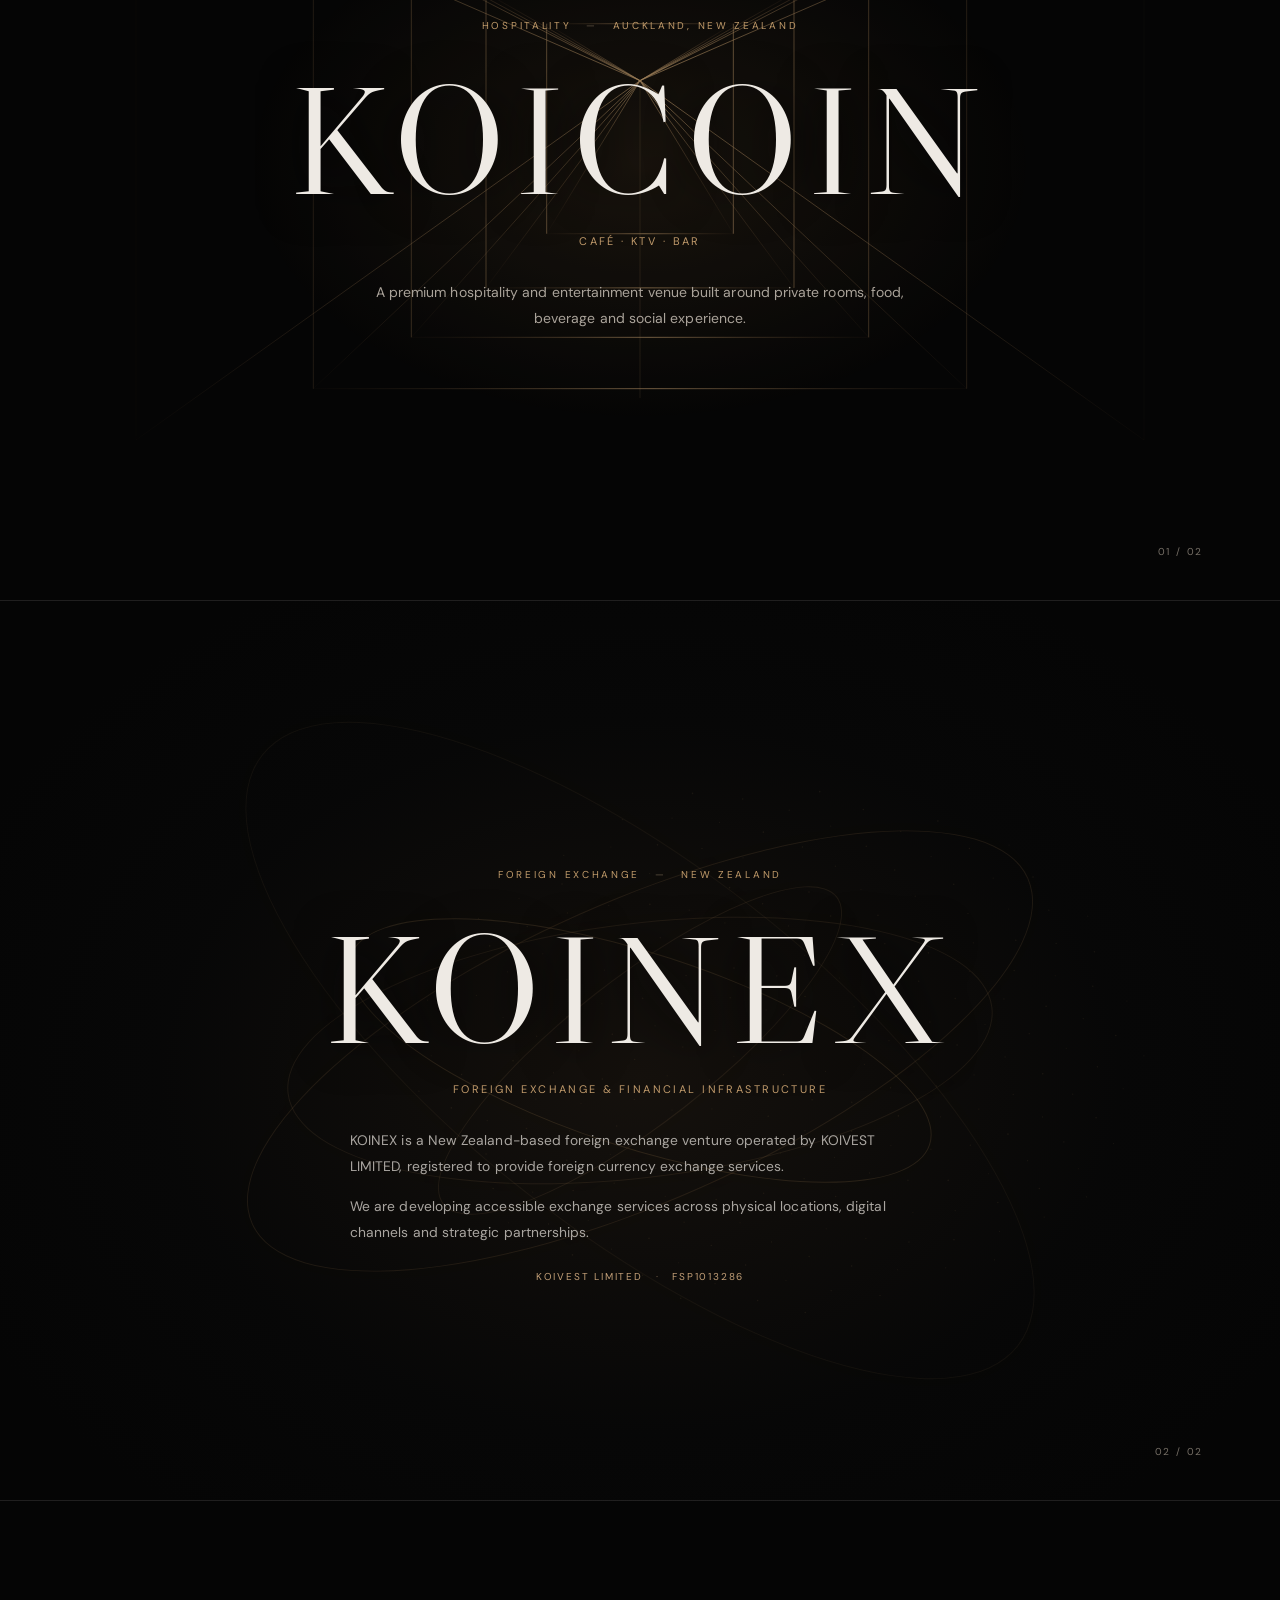
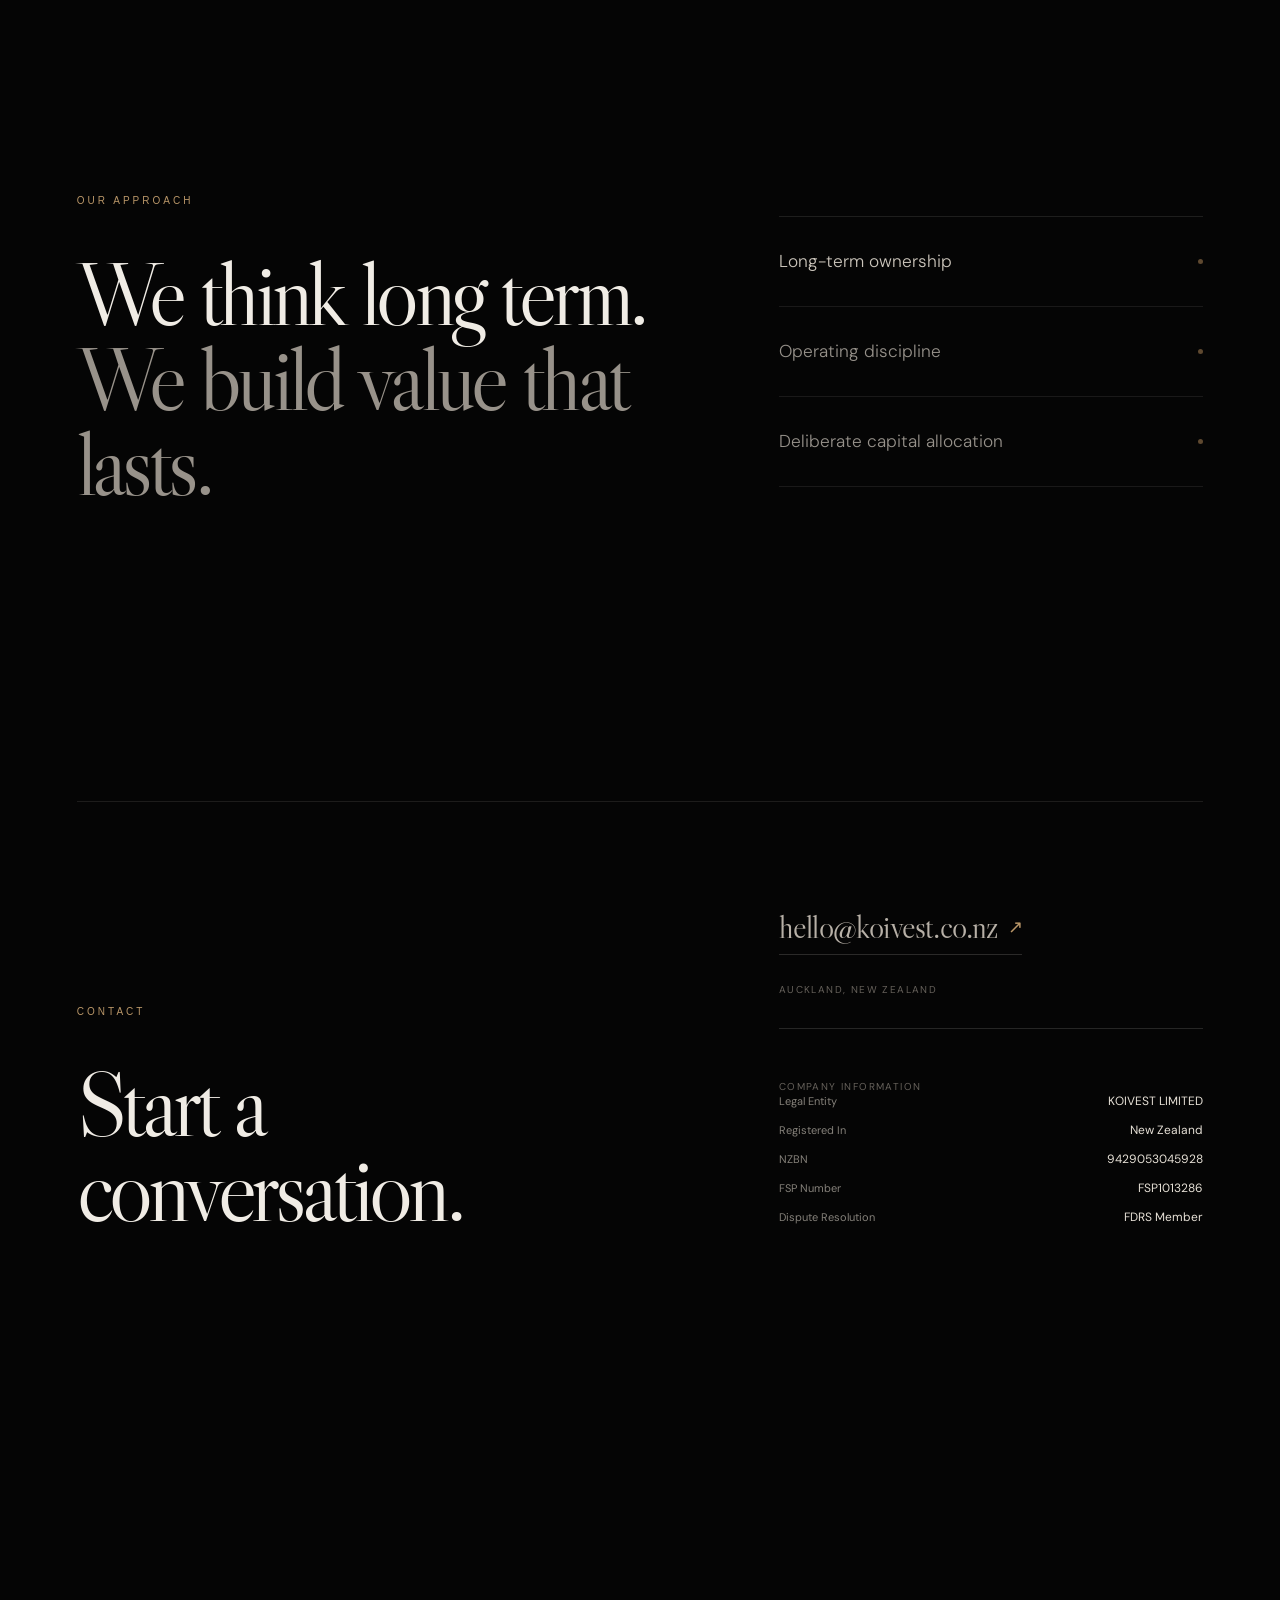
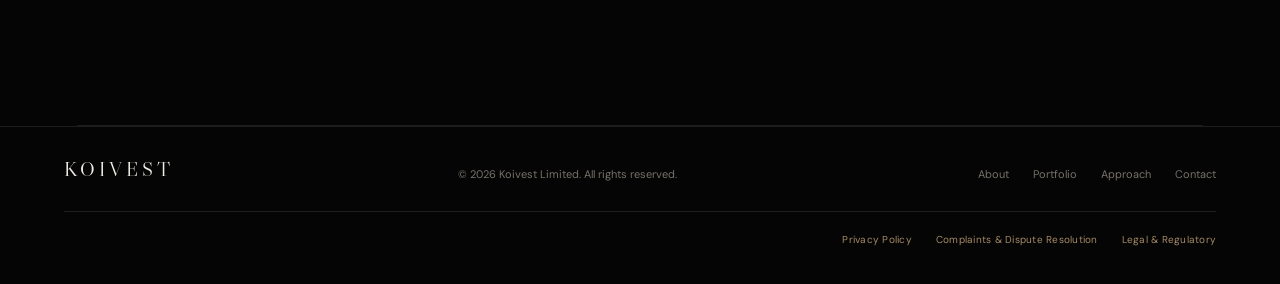
==== commit 5b0b58e9: "Add files via upload" ====
--- a/index.html
+++ b/index.html
@@ -10,17 +10,16 @@
   <link rel="preconnect" href="https://fonts.gstatic.com" crossorigin>
   <link href="https://fonts.googleapis.com/css2?family=DM+Sans:wght@300;400;500&family=Libre+Caslon+Display&display=swap" rel="stylesheet">
   <link rel="stylesheet" href="./styles.css?v=16.3" />
+  <link rel="stylesheet" href="./koivest-trust.css?v=16.4" />
 </head>
 <body>
   <div class="grain" aria-hidden="true"></div>
-
   <header class="site-header" id="siteHeader">
     <button class="menu-button" id="menuButton" aria-label="Open menu" aria-expanded="false">
       <span>MENU</span>
       <i></i><i></i>
     </button>
   </header>
-
   <aside class="menu-panel" id="menuPanel" aria-hidden="true">
     <nav class="quiet-menu">
       <a href="#about"><span>About</span></a>
@@ -29,7 +28,6 @@
       <a href="#contact"><span>Contact</span></a>
     </nav>
   </aside>
-
   <main>
     <section class="hero full-screen" id="hero">
       <canvas id="heroCanvas" aria-hidden="true"></canvas>
@@ -47,7 +45,6 @@
     <section class="story-pin" id="story">
       <div class="story-sticky">
         <canvas id="storyCanvas" aria-hidden="true"></canvas>
-
         <div class="story-copy">
           <div class="story-state is-active" data-step="build">
             <h2>We <em>build.</em></h2>
@@ -64,10 +61,8 @@
           </div>
         </div>
       </section>
-
     <section class="portfolio portfolio-v16" id="portfolio">
       <div class="section-label inside">PORTFOLIO</div>
-
       <article class="venture venture-koicoin v16-brand" aria-labelledby="koicoin-title">
         <div class="v16-art v16-architecture" aria-hidden="true">
           <svg class="v16-room-svg" viewBox="0 0 1200 670" preserveAspectRatio="xMidYMid meet">
@@ -95,7 +90,6 @@
         </div>
         <span class="v16-index" aria-hidden="true">01 / 02</span>
       </article>
-
       <article class="venture venture-koinex v16-brand" aria-labelledby="koinex-title">
         <canvas id="networkCanvas" aria-hidden="true"></canvas>
         <div class="v16-orbits" aria-hidden="true"><i></i><i></i><i></i><i></i><i></i></div>
@@ -112,7 +106,6 @@
         <span class="v16-index" aria-hidden="true">02 / 02</span>
       </article>
     </section>
-
     <section class="kv-approach section-space" id="approach">
       <div class="kv-approach-inner">
         <div class="kv-approach-left">
@@ -126,7 +119,6 @@
         </div>
       </div>
     </section>
-
     <section class="kv-contact section-space" id="contact">
       <div class="kv-contact-inner">
         <div class="kv-contact-left">
@@ -140,7 +132,6 @@
       </div>
     </section>
   </main>
-
   <footer>
     <div class="footer-wordmark">KOIVEST</div>
     <p>© <span id="year"></span> Koivest Limited. All rights reserved.</p>
@@ -153,5 +144,6 @@
   </footer>
 
   <script src="./script.js?v=15.0"></script>
+  <script src="./koivest-trust.js?v=16.4"></script>
 </body>
 </html>
--- a/koivest-trust.css
+++ b/koivest-trust.css
@@ -0,0 +1,11 @@
+/* KOIVEST V16.4 trust refinement — additive; original styles remain unchanged */
+.kv-company-info{margin-top:32px;padding-top:23px;border-top:1px solid rgba(241,238,232,.14);max-width:500px}
+.kv-company-info .kv-company-title{font-size:9px;letter-spacing:.23em;color:#b9915d;margin:0 0 20px;text-transform:uppercase}
+.kv-company-info dl{margin:0;display:grid;gap:13px}
+.kv-company-info dl>div{display:flex;justify-content:space-between;gap:22px;align-items:baseline}
+.kv-company-info dt{font:400 11px 'DM Sans',sans-serif;color:#85817a}
+.kv-company-info dd{font:400 12px 'DM Sans',sans-serif;color:#e6e0d6;margin:0;text-align:right;overflow-wrap:anywhere}
+.kv-legal-links{grid-column:1/-1;display:flex;flex-wrap:wrap;gap:13px 24px;padding-top:21px;border-top:1px solid rgba(241,238,232,.105);justify-content:flex-end}
+.kv-legal-links a{font-size:10px;letter-spacing:.025em;color:#a68b67;text-decoration:none;transition:color .2s}
+.kv-legal-links a:hover,.kv-legal-links a:focus-visible{color:#f1eee8}
+@media(max-width:820px){.kv-company-info{margin-top:26px}.kv-company-info dl>div{gap:12px}.kv-company-info dd{font-size:11px}.kv-legal-links{justify-content:flex-start;gap:12px 20px}}
